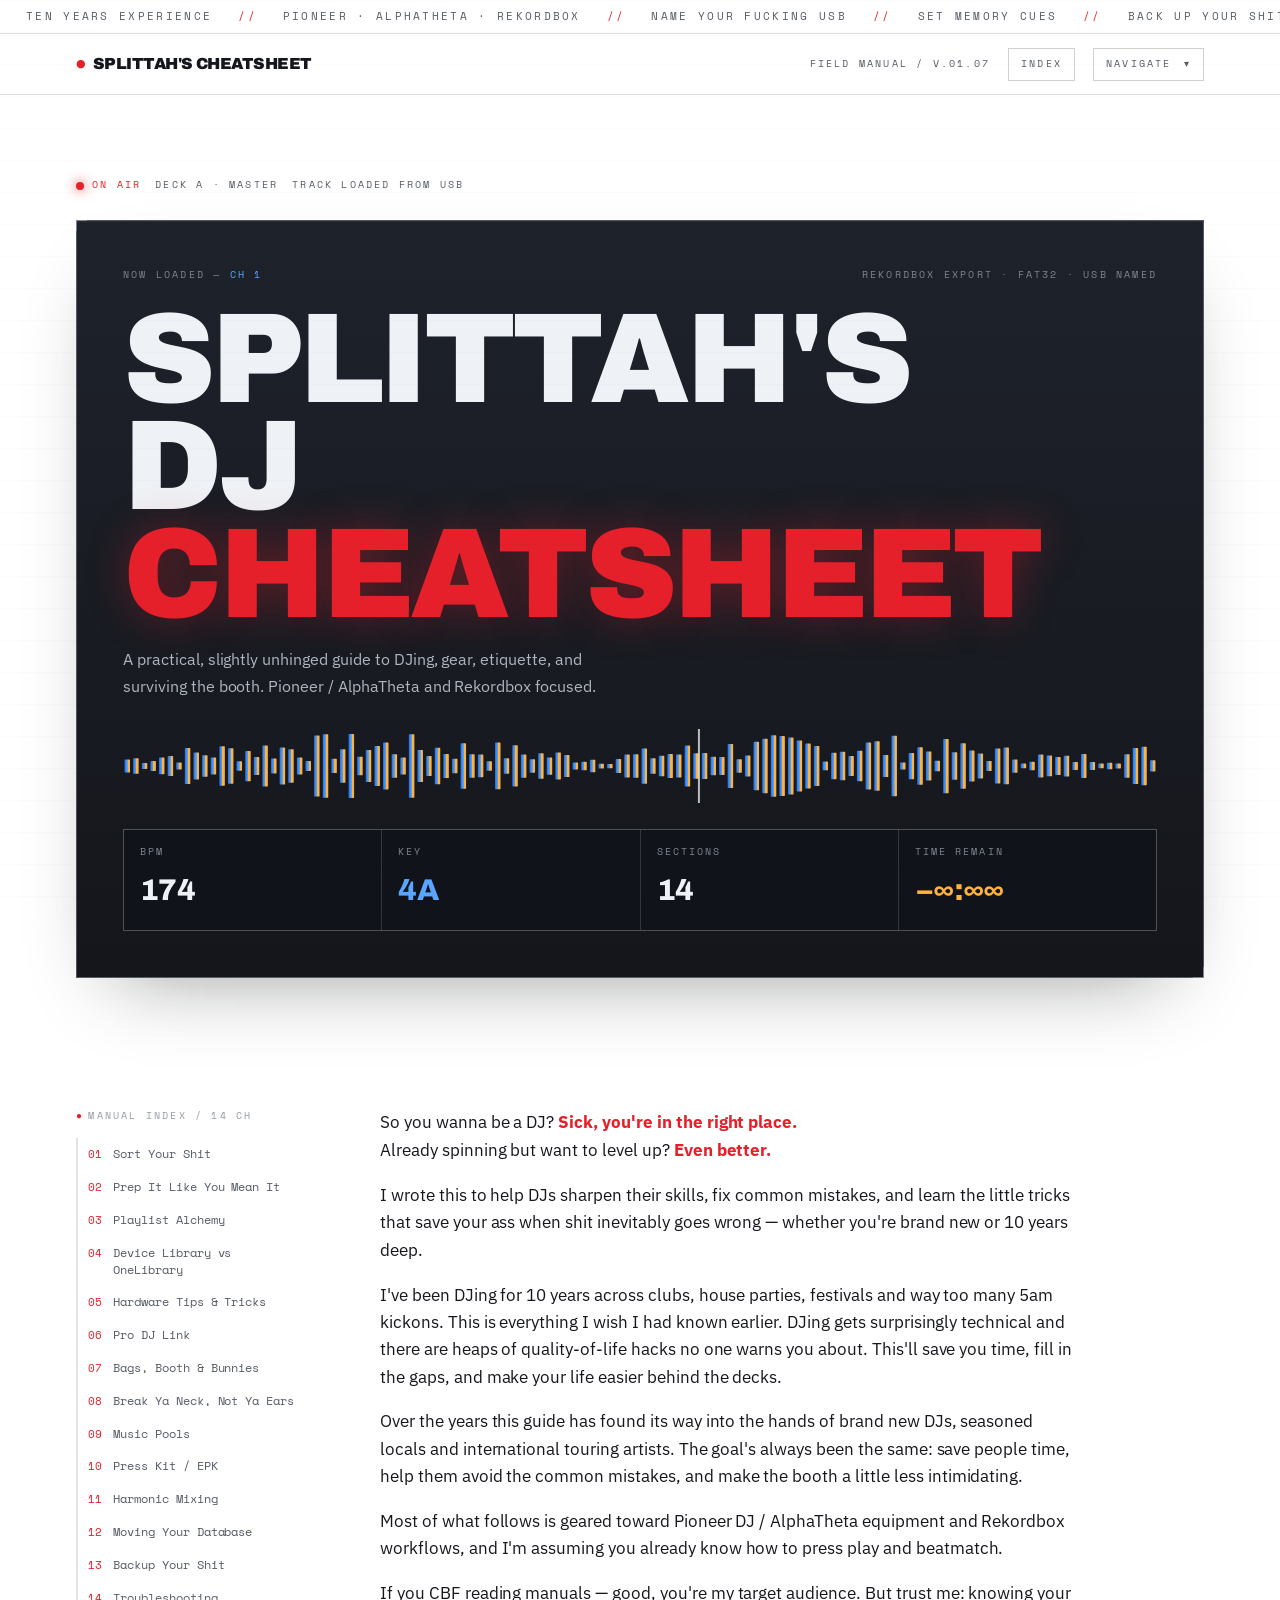
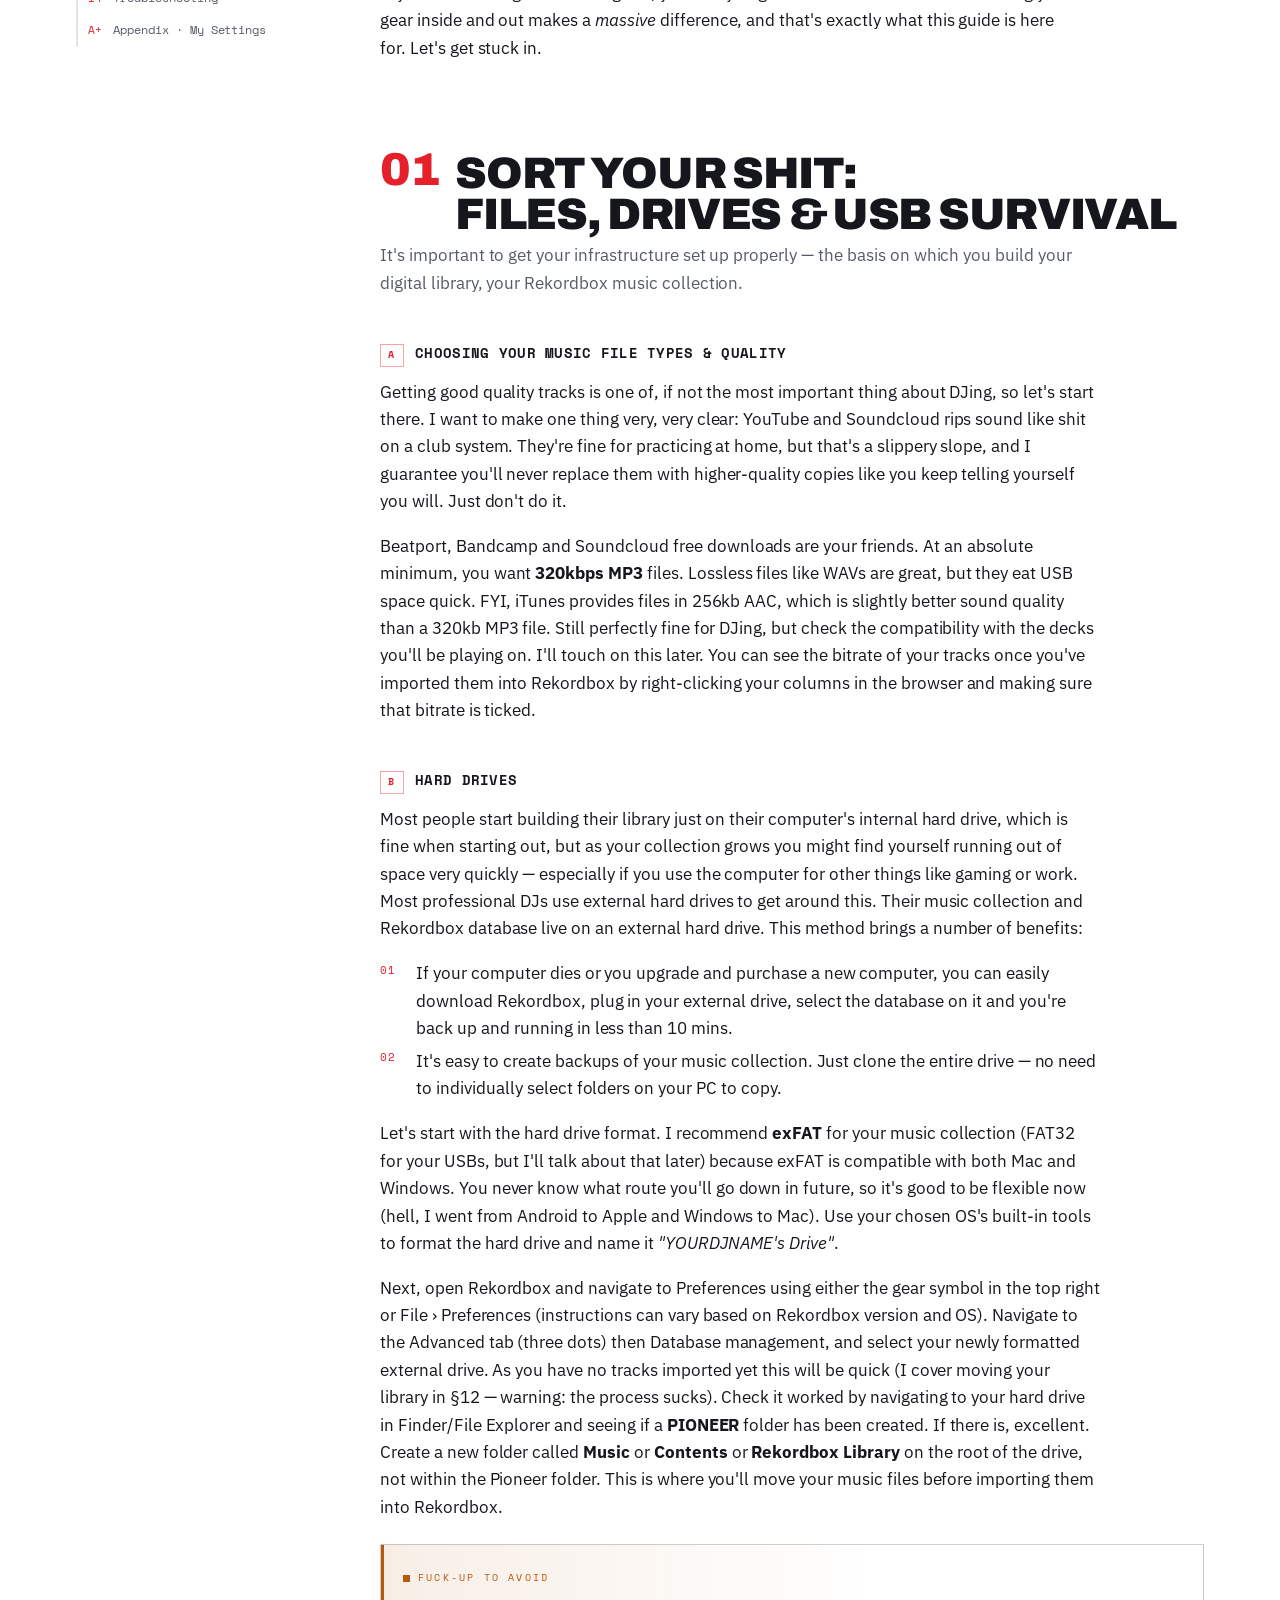
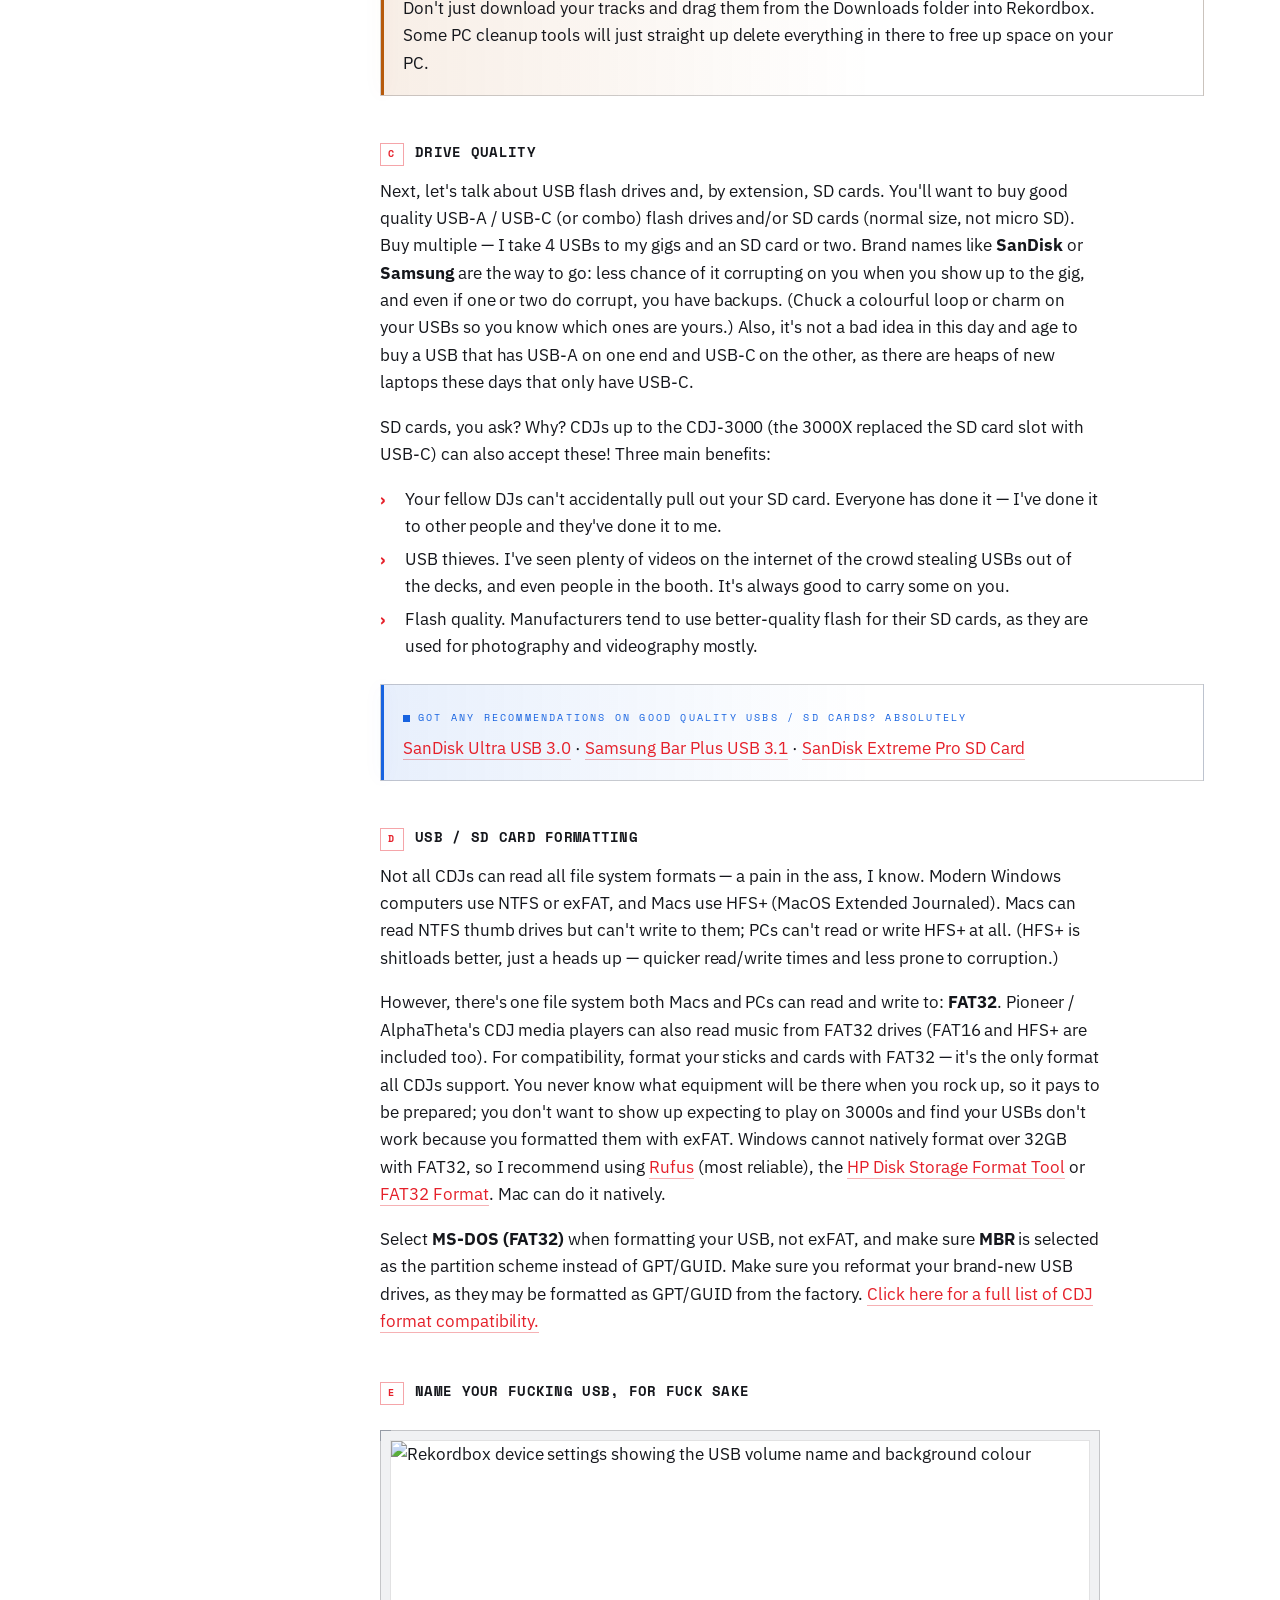
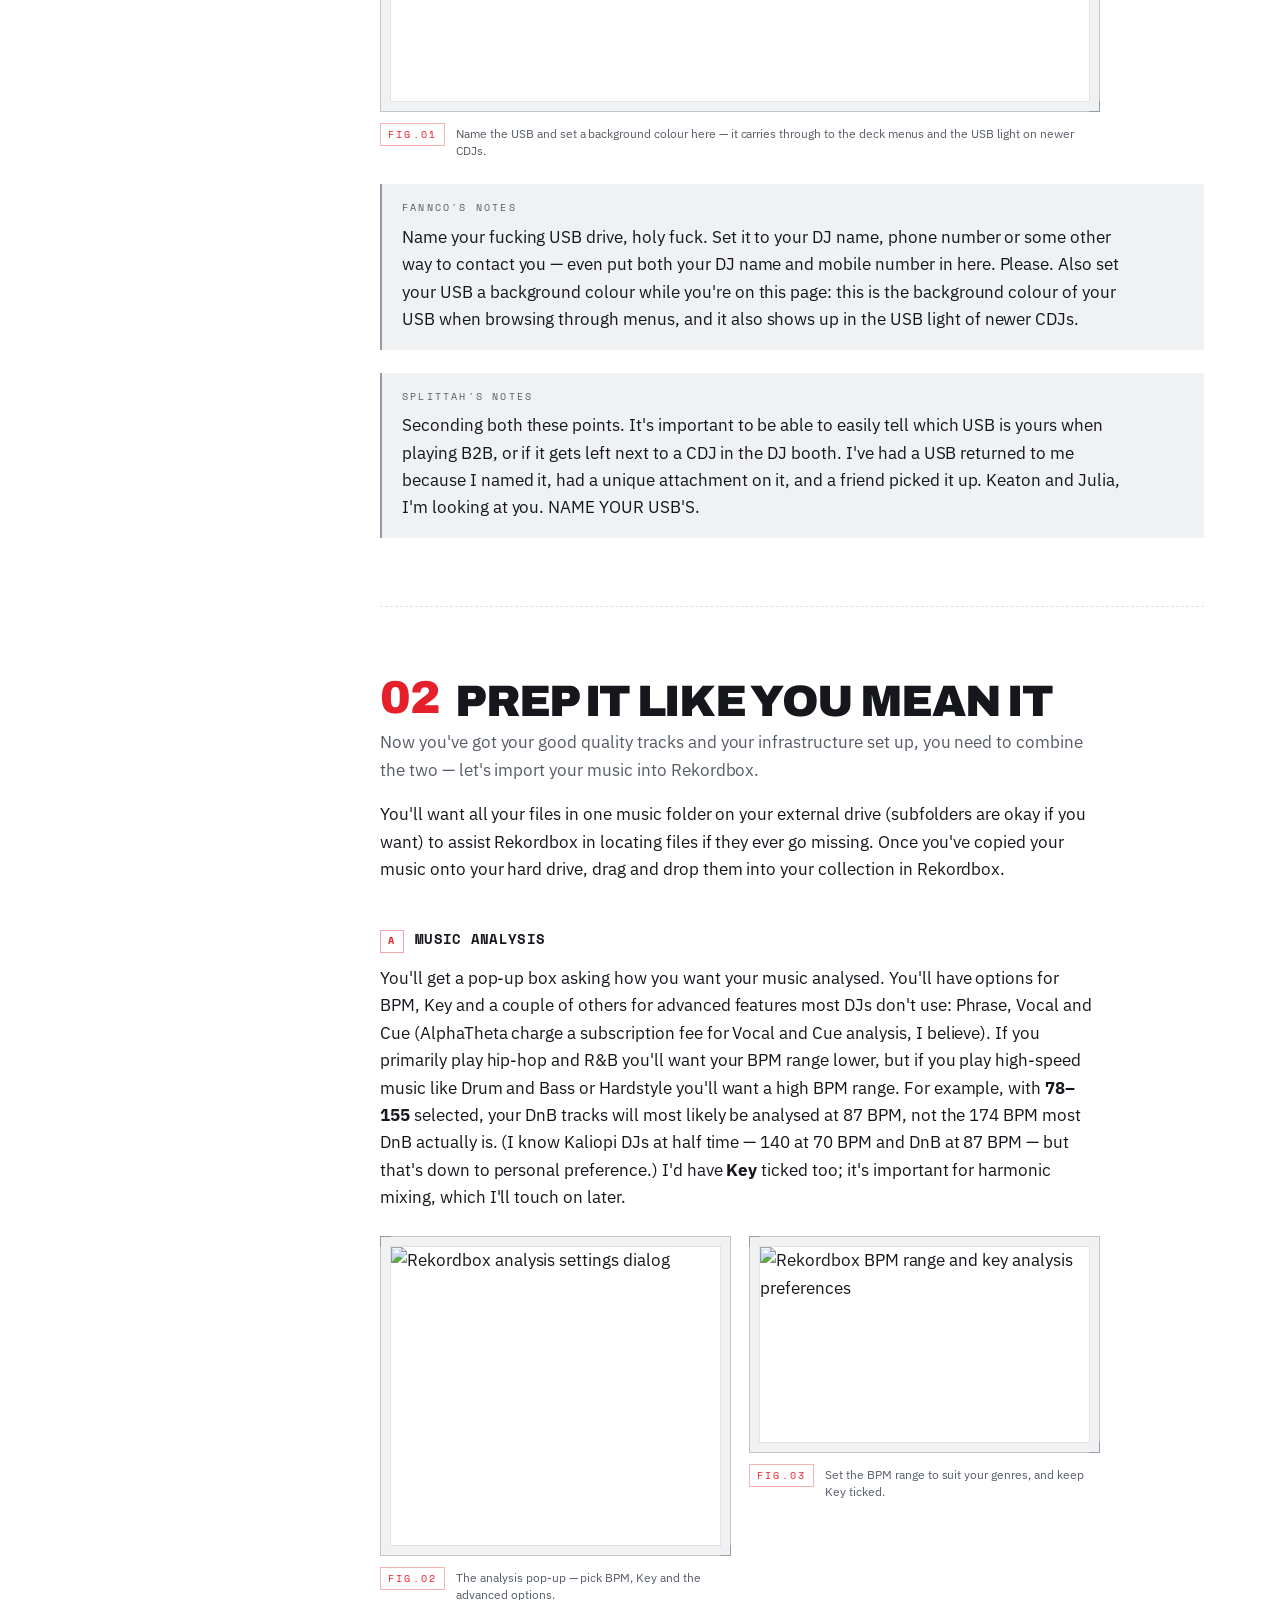
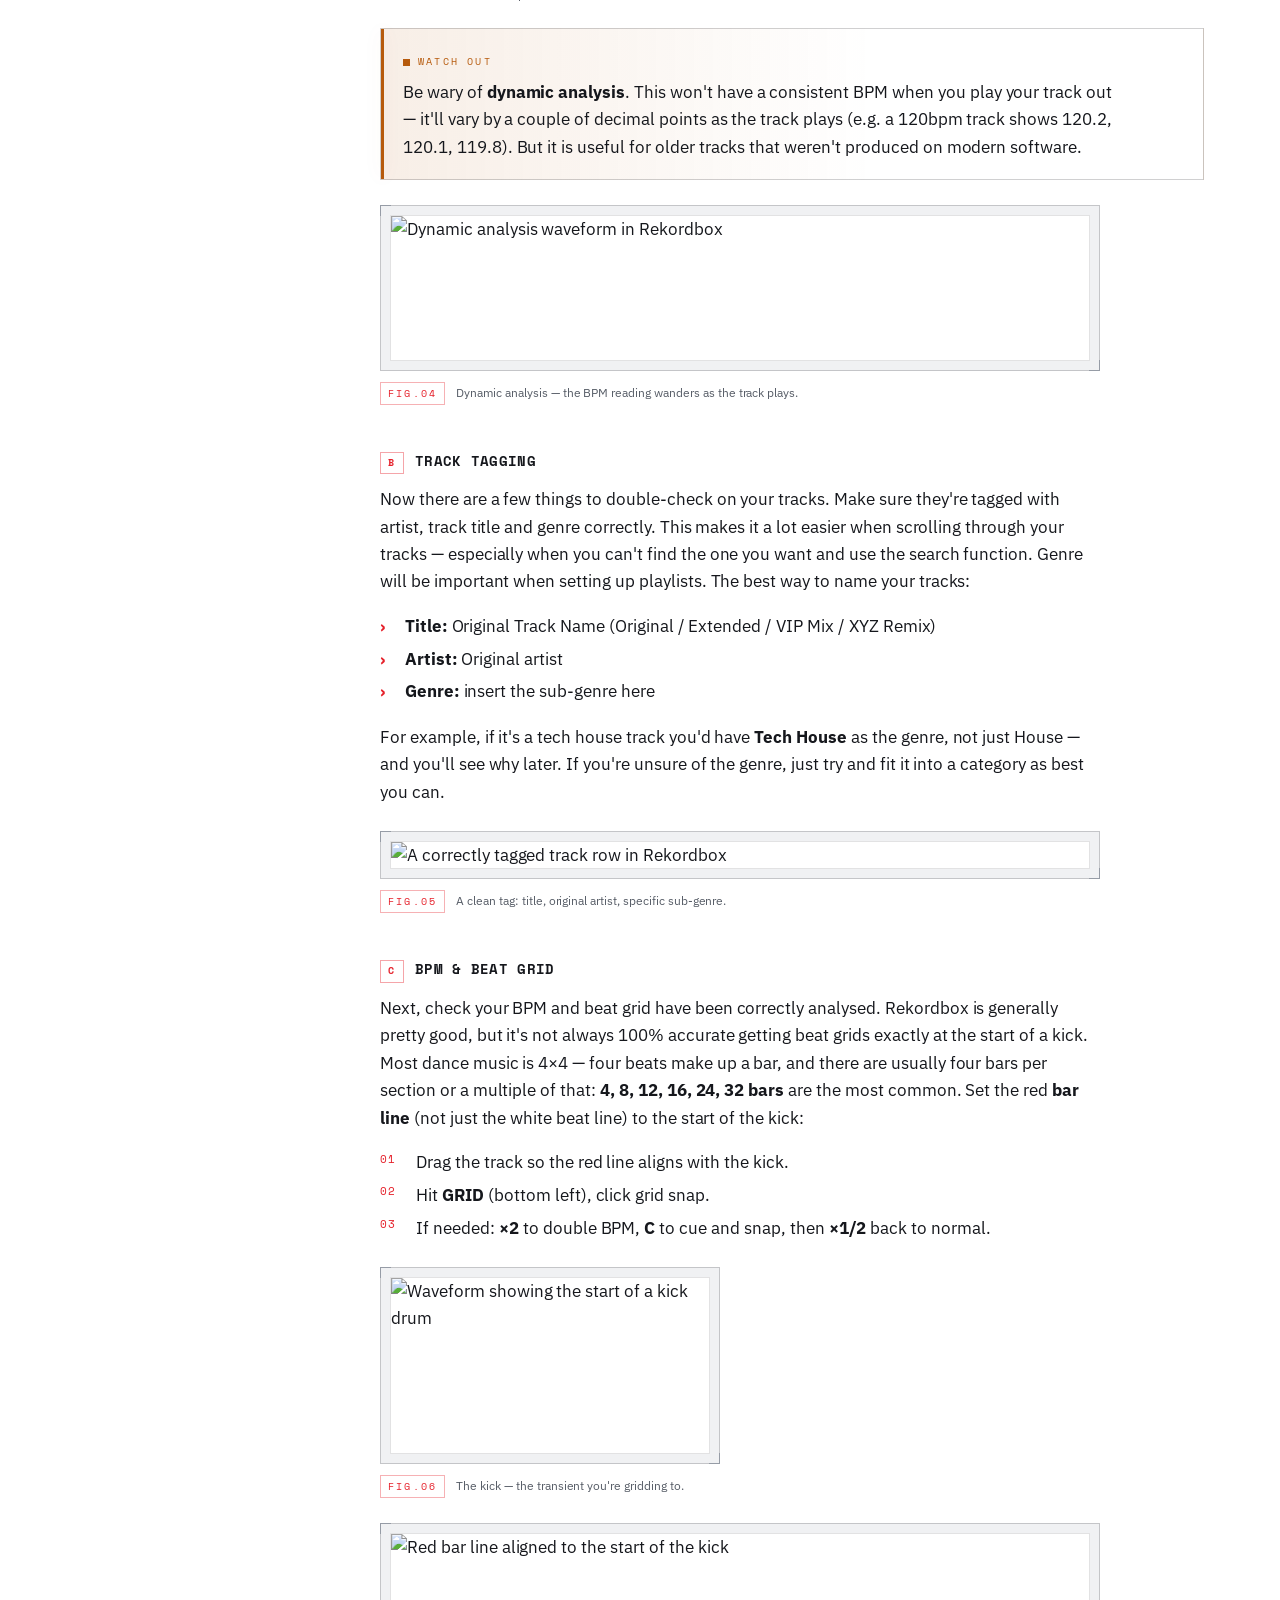
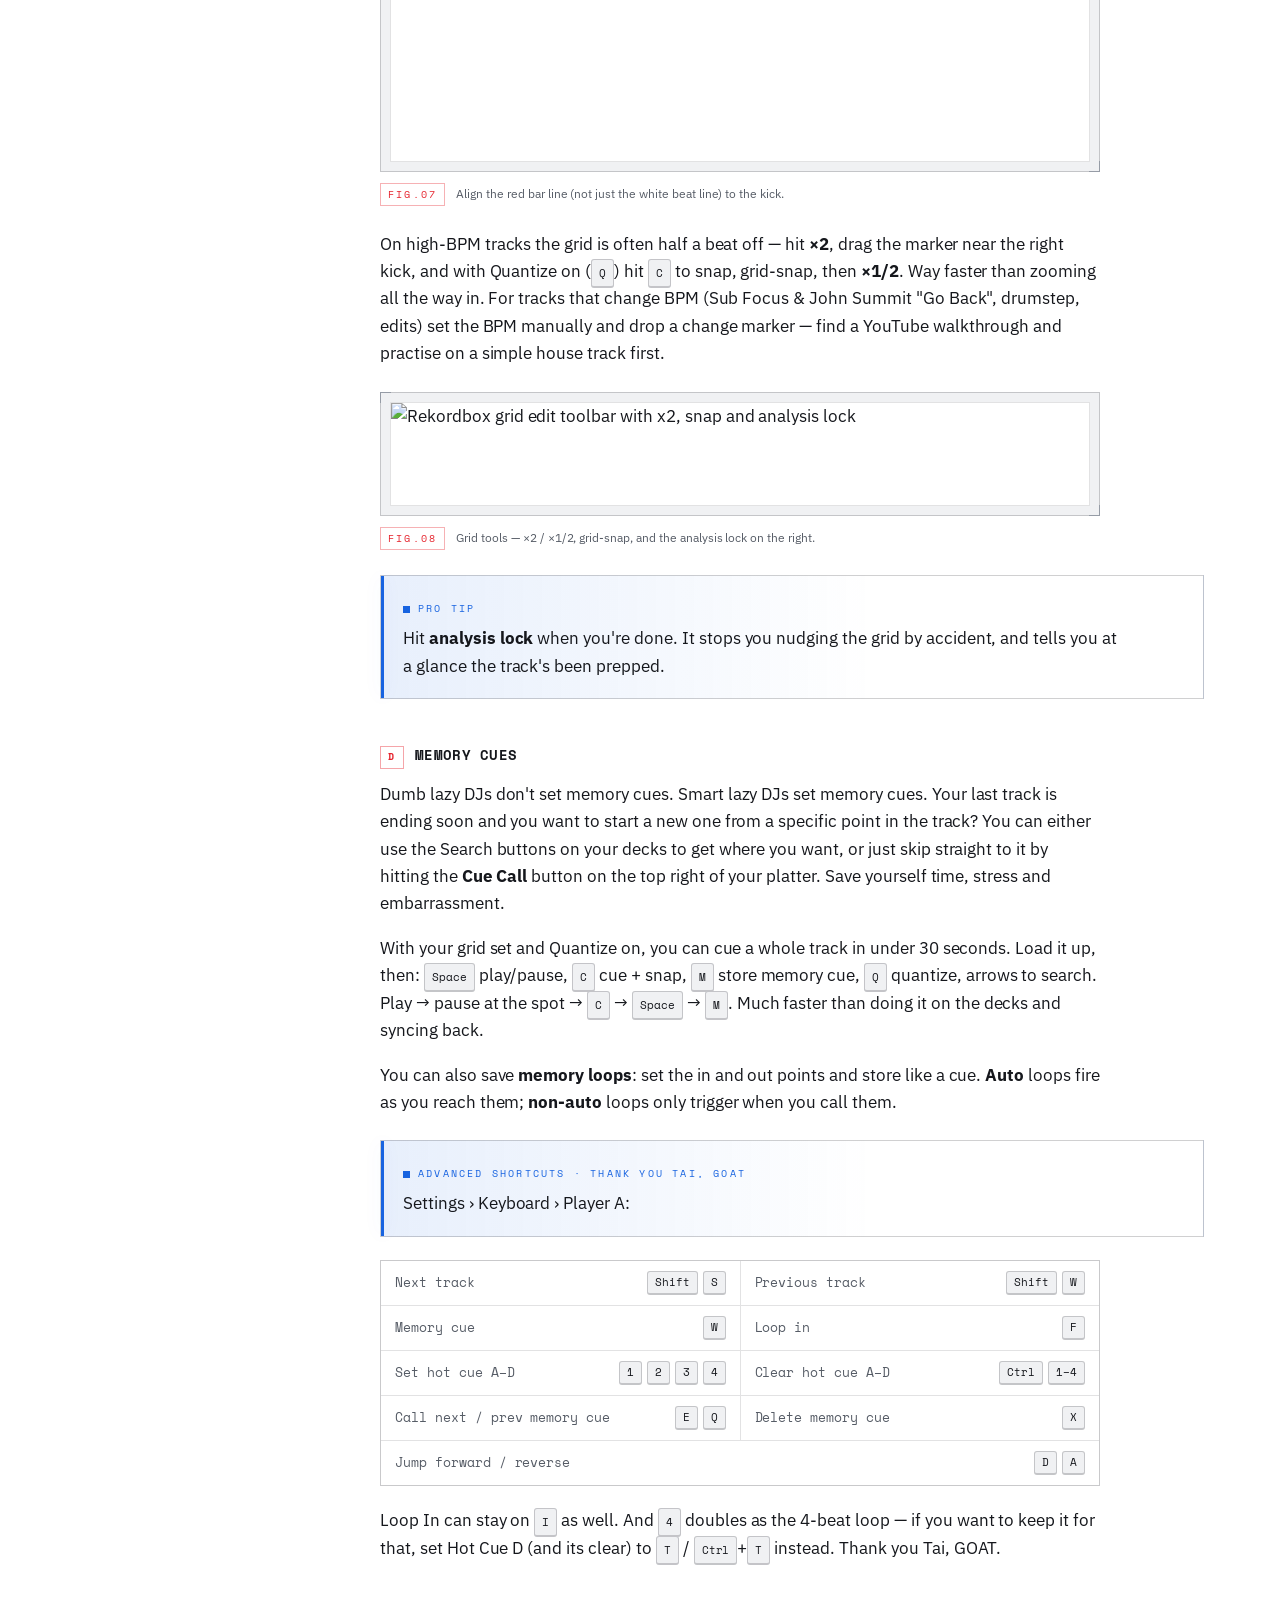
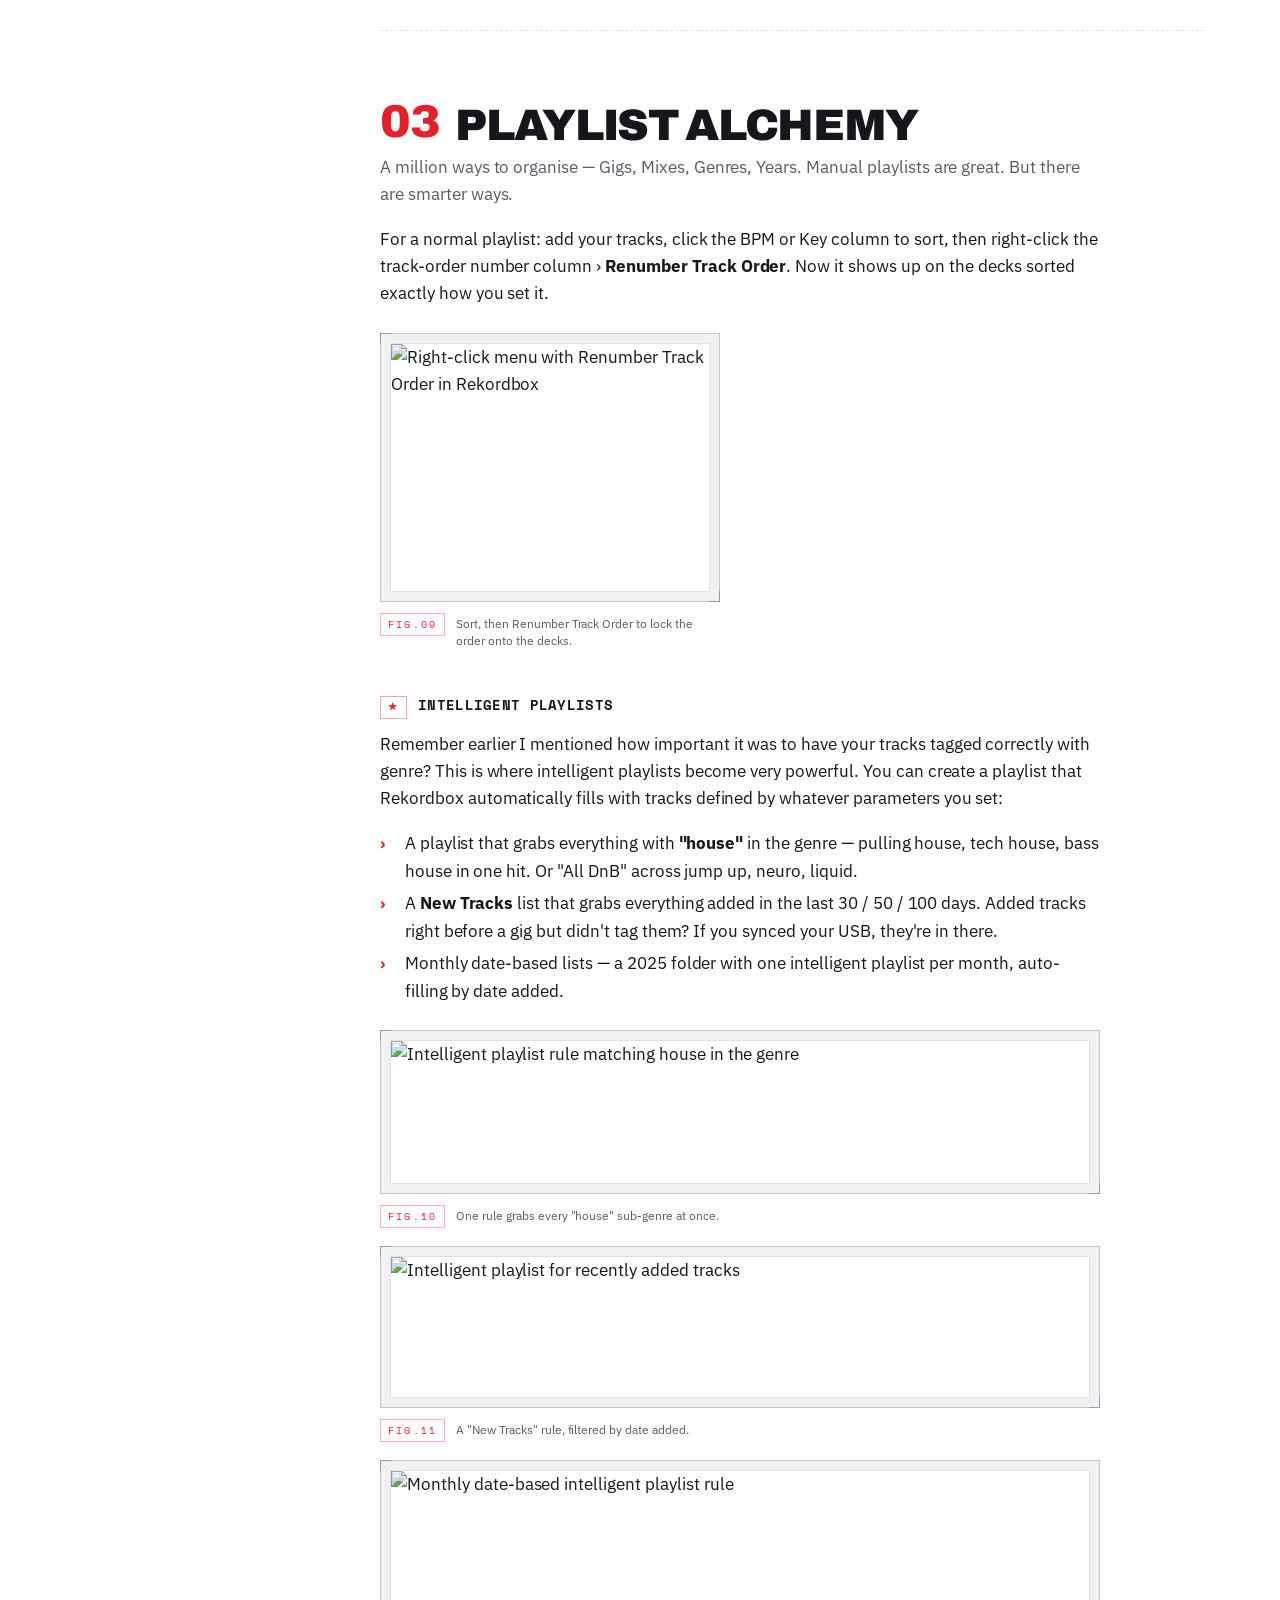
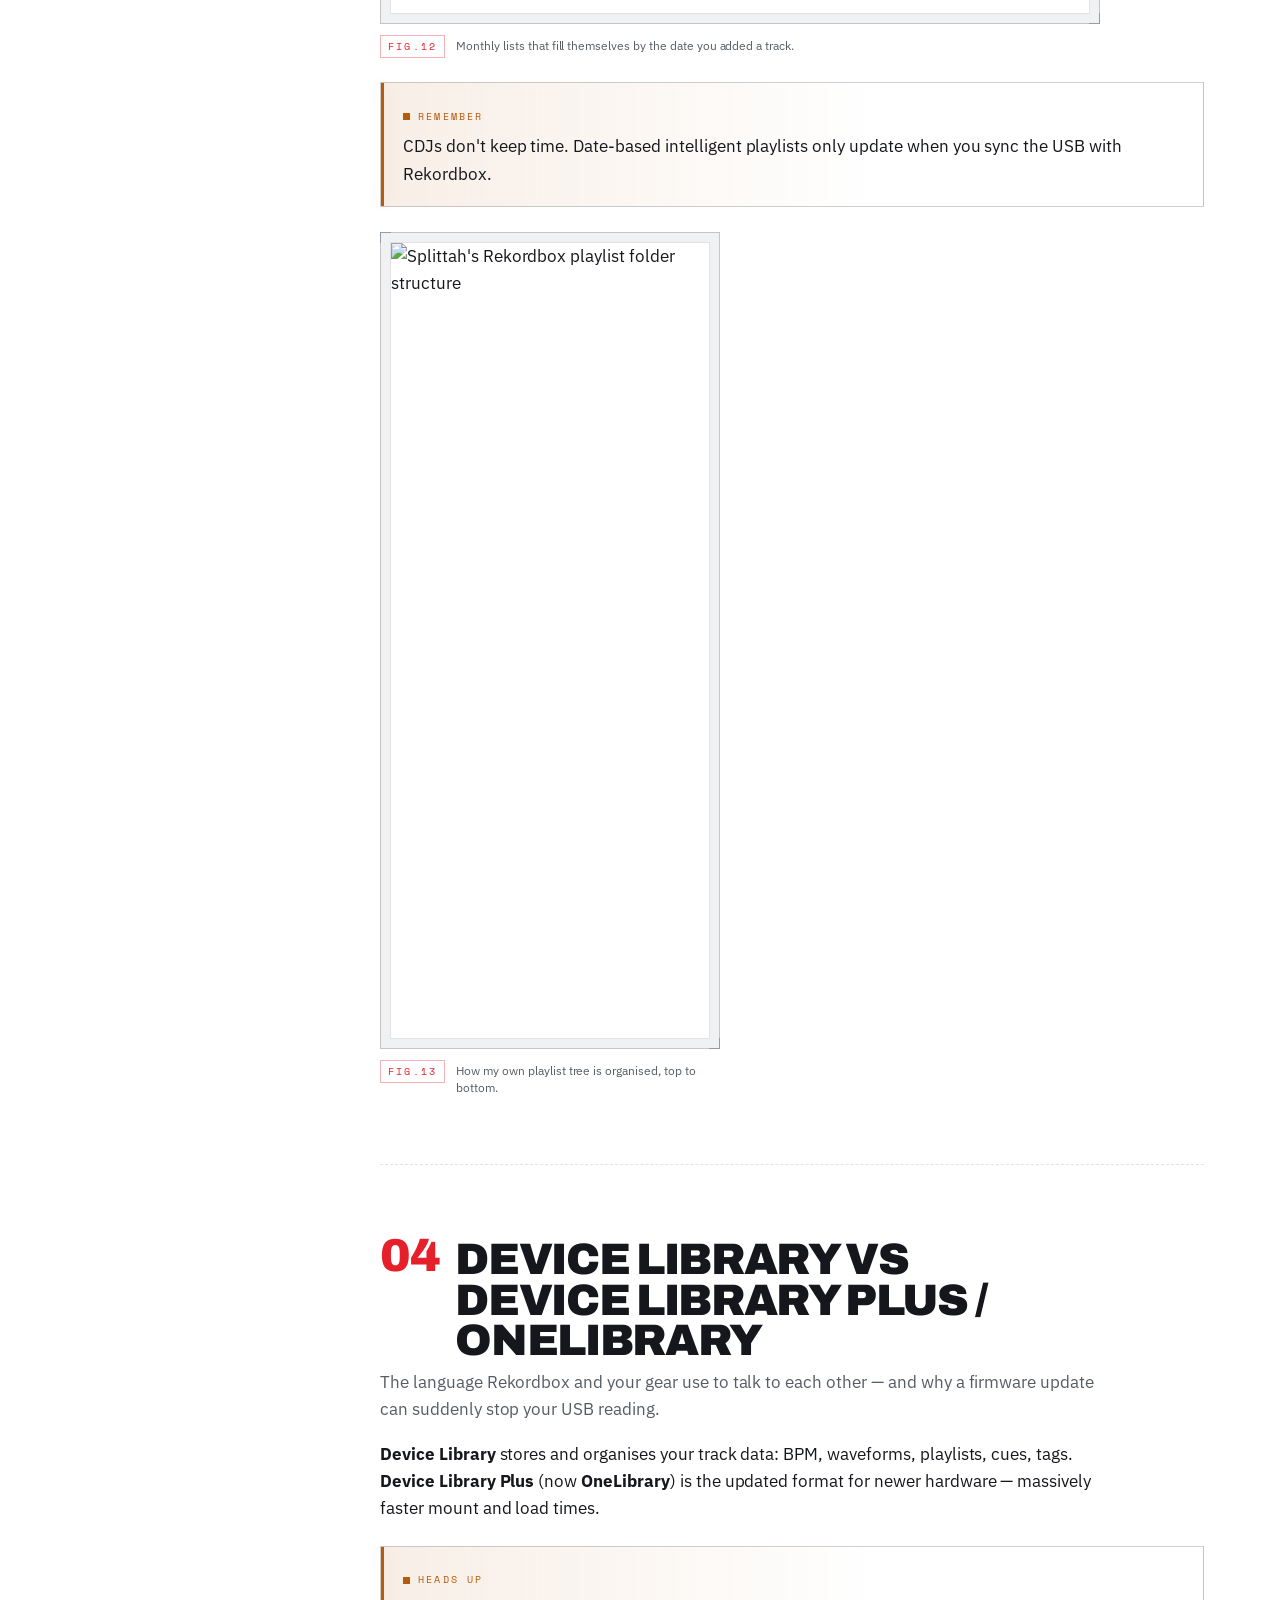
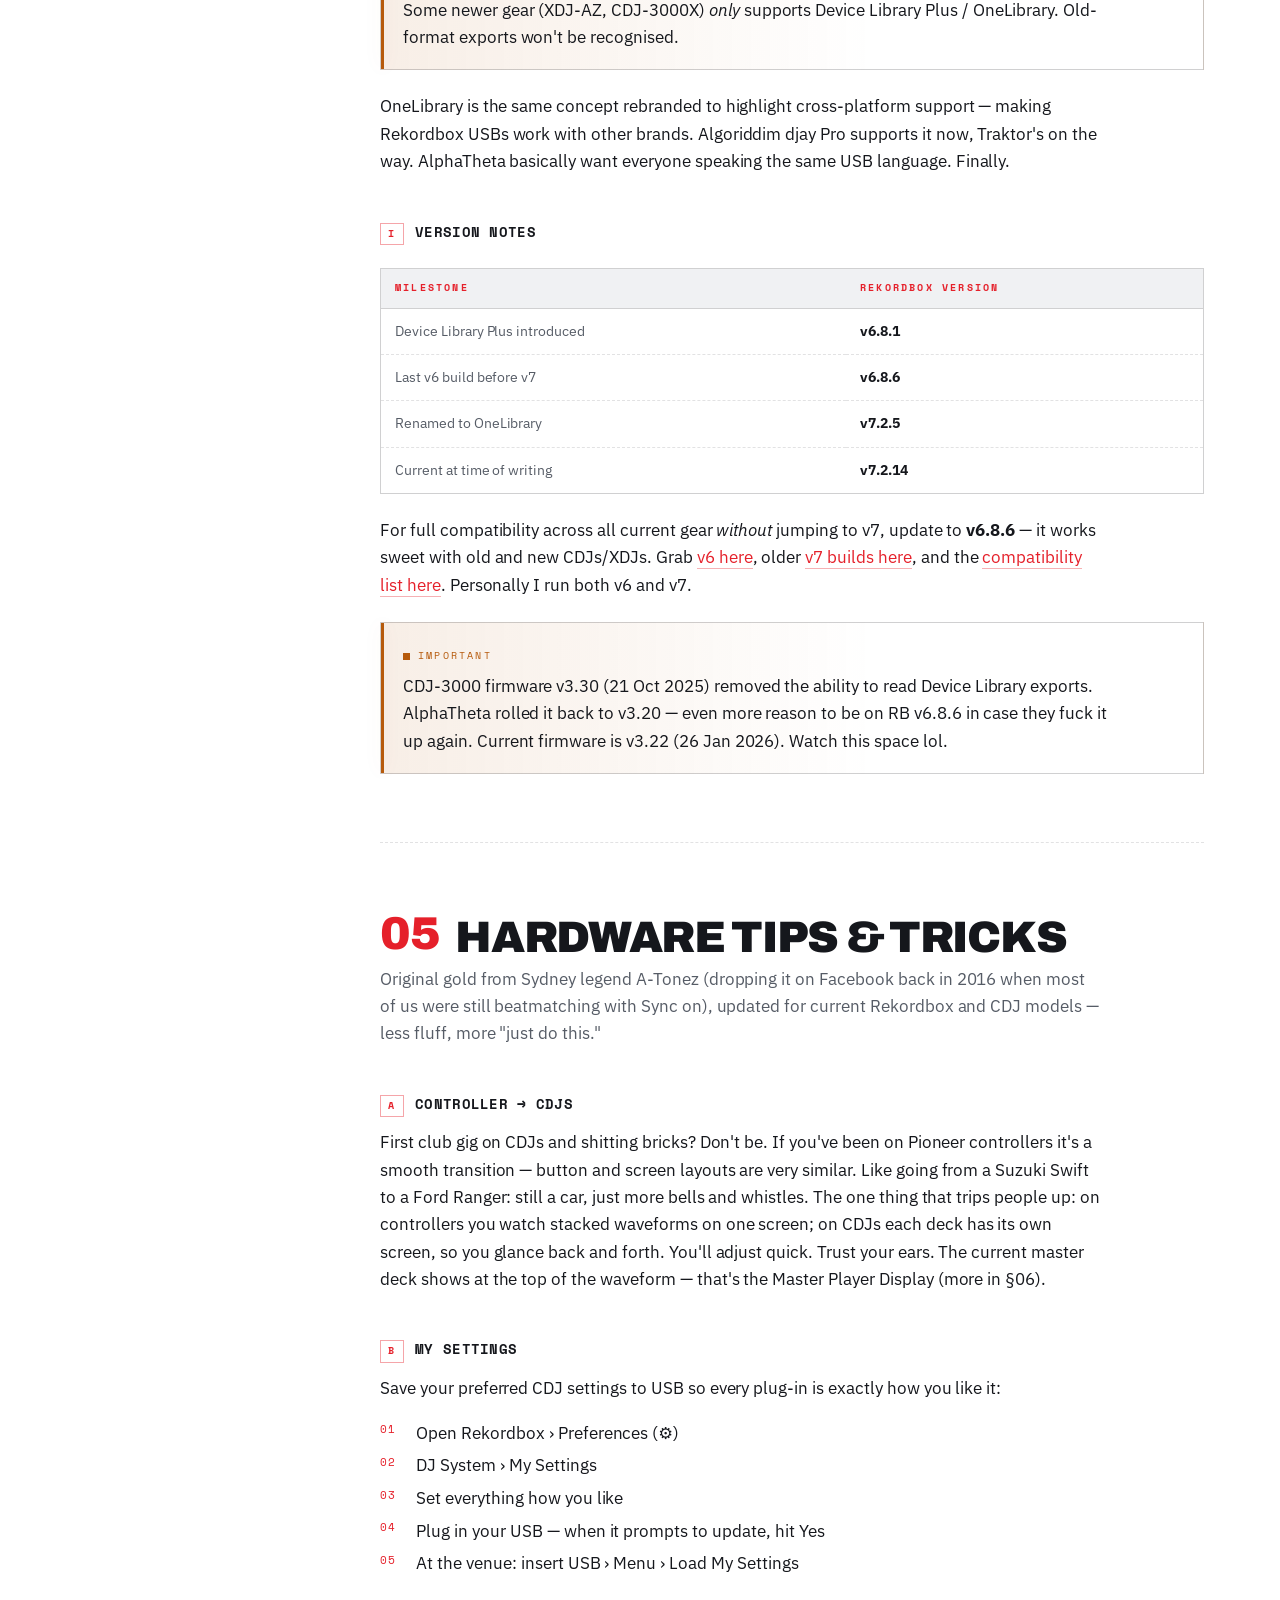
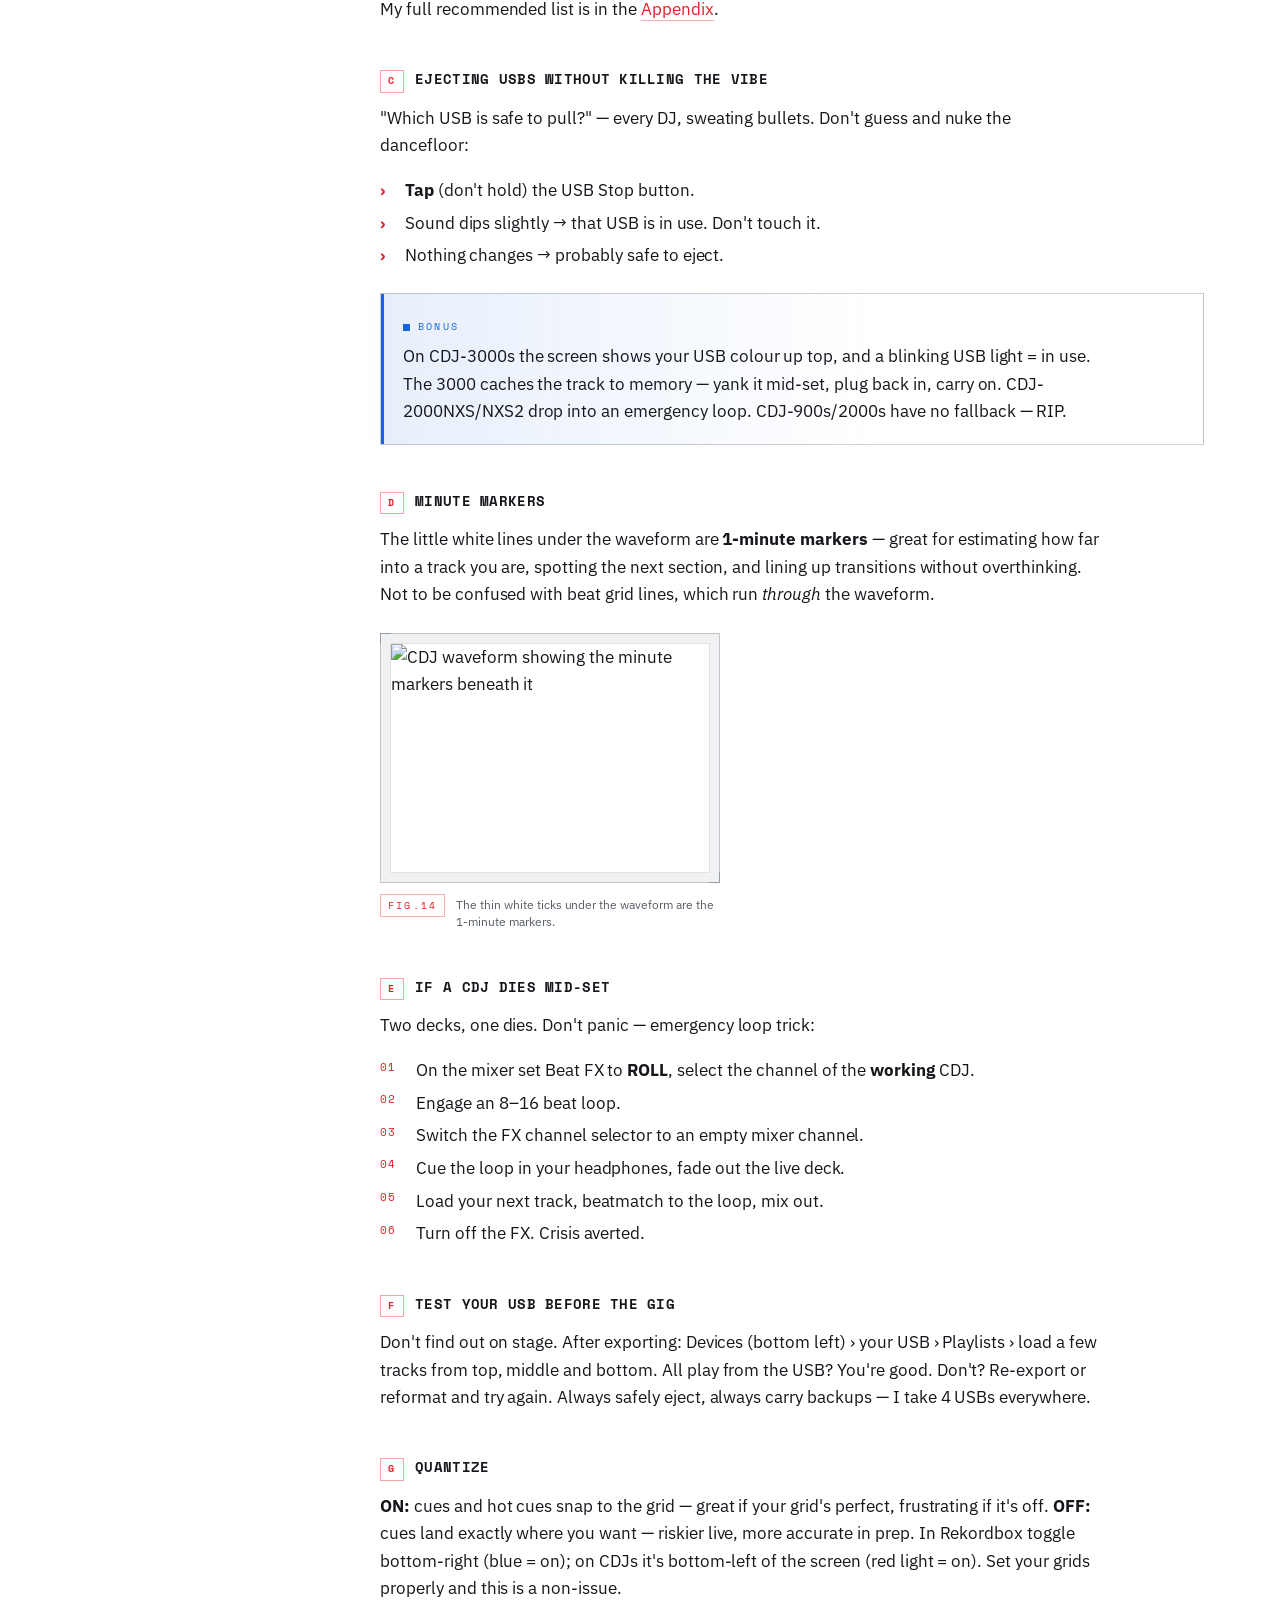
==== djcheatsheet/index.html @ 1f31b2fb "Website Update Press page fixes. Update Site nav across all pages" ====
<!doctype html>
<html lang="en">
<head>
<meta charset="utf-8" />
<meta name="viewport" content="width=device-width, initial-scale=1" />
<title>Splittah's DJ Cheatsheet — a field manual for the booth</title>
<meta name="description" content="A practical, slightly unhinged guide to DJing, gear, etiquette and surviving the booth. Pioneer / AlphaTheta + Rekordbox, ten years deep." />
<meta name="color-scheme" content="light" />
<link rel="canonical" href="https://splittah.com.au/" />

<!-- Open Graph — rich link previews (iMessage, Slack, Discord, WhatsApp, Facebook, LinkedIn) -->
<meta property="og:type" content="website" />
<meta property="og:site_name" content="Splittah's DJ Cheatsheet" />
<meta property="og:url" content="https://splittah.com.au/" />
<meta property="og:title" content="Splittah's DJ Cheatsheet — a field manual for the booth" />
<meta property="og:description" content="A practical, slightly unhinged guide to DJing, gear, etiquette and surviving the booth. Pioneer / AlphaTheta + Rekordbox, ten years deep." />
<meta property="og:image" content="https://splittah.com.au/og.png" />
<meta property="og:image:secure_url" content="https://splittah.com.au/og.png" />
<meta property="og:image:type" content="image/png" />
<meta property="og:image:width" content="1200" />
<meta property="og:image:height" content="630" />
<meta property="og:image:alt" content="Splittah's DJ Cheatsheet — a field manual rendered as a CDJ deck screen" />

<!-- Twitter / X card -->
<meta name="twitter:card" content="summary_large_image" />
<meta name="twitter:title" content="Splittah's DJ Cheatsheet — a field manual for the booth" />
<meta name="twitter:description" content="A practical, slightly unhinged guide to DJing, gear, etiquette and surviving the booth. Pioneer / AlphaTheta + Rekordbox, ten years deep." />
<meta name="twitter:image" content="https://splittah.com.au/og.png" />

<link rel="preconnect" href="https://fonts.googleapis.com" />
<link rel="preconnect" href="https://fonts.gstatic.com" crossorigin />
<link href="https://fonts.googleapis.com/css2?family=Archivo:wght@500;600;800;900&family=IBM+Plex+Sans:ital,wght@0,400;0,500;0,600;0,700;1,400;1,600&family=Space+Mono:ital,wght@0,400;0,700;1,400&display=swap" rel="stylesheet" />

<link rel="stylesheet" href="../css/main.css">
<link rel="stylesheet" href="../css/cheatsheet.css">

</head>
<body>


<!-- marquee -->
<div class="ticker" aria-hidden="true">
  <div class="ticker__track">
    <span>TEN YEARS EXPERIENCE <b>//</b> PIONEER · ALPHATHETA · REKORDBOX <b>//</b> NAME YOUR FUCKING USB <b>//</b> SET MEMORY CUES <b>//</b> BACK UP YOUR SHIT <b>//</b> THE 6 P'S: PROPER PREPARATION PREVENTS PISS POOR PERFORMANCE <b>//</b>&nbsp;</span>
    <span>TEN YEARS EXPERIENCE <b>//</b> PIONEER · ALPHATHETA · REKORDBOX <b>//</b> NAME YOUR FUCKING USB <b>//</b> SET MEMORY CUES <b>//</b> BACK UP YOUR SHIT <b>//</b> THE 6 P'S: PROPER PREPARATION PREVENTS PISS POOR PERFORMANCE <b>//</b>&nbsp;</span>
  </div>
</div>

<!-- nav -->
 <header class="nav">
  <div class="wrap nav__row">
    <div class="nav__mark"><span class="pulse">●</span> SPLITTAH'S CHEATSHEET</div>
    <div class="nav__meta">
      <span class="stamp">FIELD MANUAL / V.01.07</span>
      <a class="nav__top" href="#index">Index</a>
      <nav class="site-nav" aria-label="Site navigation">
  <details class="site-nav__menu">
    <summary>Navigate</summary>

    <ul class="site-nav__list">
            <li><a href="/"><span class="site-nav__n">01</span> Home</a></li>
            <li><a href="/#join"><span class="site-nav__n">↳</span> Join</a></li>
            <li><a href="/#music"><span class="site-nav__n">↳</span> Music</a></li>
            <li><a href="/#tour"><span class="site-nav__n">↳</span> Tour</a></li>
            <li><a href="/#about"><span class="site-nav__n">↳</span> About</a></li>
            <li><a href="/#contact"><span class="site-nav__n">↳</span> Contact</a></li>
            <li><a class="is-active" href="/djcheatsheet/"><span class="site-nav__n">02</span> DJ Cheatsheet</a></li>
            <li><a href="/press/"><span class="site-nav__n">03</span> Press / EPK</a></li>
          </ul>
  </details>
</nav>
    </div>
  </div>
</header>

<!-- HERO -->
<section class="hero">
  <div class="wrap">
    <div class="hero__eyebrow">
      <span class="dot-live">ON AIR</span>
      <span class="stamp">DECK A · MASTER</span>
      <span class="stamp">TRACK LOADED FROM USB</span>
    </div>

    <div class="deck corners">
      <div class="deck__loadrow">
        <span class="stamp">NOW LOADED — <span class="deck__chan">CH 1</span></span>
        <span class="stamp">REKORDBOX EXPORT · FAT32 · USB NAMED</span>
      </div>

      <h1>SPLITTAH'S<br>DJ <em>CHEATSHEET</em></h1>
      <p class="hero__sub">A practical, slightly unhinged guide to DJing, gear, etiquette, and surviving the booth. Pioneer / AlphaTheta and Rekordbox focused.</p>

      <!-- waveform -->
      <svg class="wave" viewBox="0 0 1000 80" preserveAspectRatio="none" role="img" aria-label="Decorative track waveform">
        <defs>
          <linearGradient id="wv" x1="0" y1="0" x2="1" y2="0">
            <stop offset="0" stop-color="#2E6FD0"/><stop offset=".55" stop-color="#5AA6FF"/>
            <stop offset=".56" stop-color="#FFB23E"/><stop offset="1" stop-color="#FFB23E"/>
          </linearGradient>
        </defs>
        <g id="bars" fill="url(#wv)"></g>
        <rect x="556" y="0" width="2" height="80" fill="#E9F1EC" opacity=".75"/>
      </svg>

      <!-- readout -->
      <div class="readout">
        <div class="readout__cell"><div class="readout__k">BPM</div><div class="readout__v">174</div></div>
        <div class="readout__cell"><div class="readout__k">KEY</div><div class="readout__v is-go">4A</div></div>
        <div class="readout__cell"><div class="readout__k">SECTIONS</div><div class="readout__v">14</div></div>
        <div class="readout__cell"><div class="readout__k">TIME REMAIN</div><div class="readout__v is-warn">−∞:∞∞</div></div>
      </div>
    </div>
  </div>
</section>

<!-- BODY -->
<div class="wrap shell">

  <!-- manual-index rail -->
  <aside class="manual-index" id="index">
    <nav class="manual-index--desktop" aria-label="Sections">
      <p class="manual-index__title"><span class="pulse">●</span> MANUAL INDEX / 14 CH</p>
      <ul class="manual-index__list" id="manual-indexList">
        <li><a href="#s01"><span class="manual-index__n">01</span> Sort Your Shit</a></li>
        <li><a href="#s02"><span class="manual-index__n">02</span> Prep It Like You Mean It</a></li>
        <li><a href="#s03"><span class="manual-index__n">03</span> Playlist Alchemy</a></li>
        <li><a href="#s04"><span class="manual-index__n">04</span> Device Library vs OneLibrary</a></li>
        <li><a href="#s05"><span class="manual-index__n">05</span> Hardware Tips &amp; Tricks</a></li>
        <li><a href="#s06"><span class="manual-index__n">06</span> Pro DJ Link</a></li>
        <li><a href="#s07"><span class="manual-index__n">07</span> Bags, Booth &amp; Bunnies</a></li>
        <li><a href="#s08"><span class="manual-index__n">08</span> Break Ya Neck, Not Ya Ears</a></li>
        <li><a href="#s09"><span class="manual-index__n">09</span> Music Pools</a></li>
        <li><a href="#s10"><span class="manual-index__n">10</span> Press Kit / EPK</a></li>
        <li><a href="#s11"><span class="manual-index__n">11</span> Harmonic Mixing</a></li>
        <li><a href="#s12"><span class="manual-index__n">12</span> Moving Your Database</a></li>
        <li><a href="#s13"><span class="manual-index__n">13</span> Backup Your Shit</a></li>
        <li><a href="#s14"><span class="manual-index__n">14</span> Troubleshooting</a></li>
        <li><a href="#appendix"><span class="manual-index__n">A+</span> Appendix · My Settings</a></li>
      </ul>
    </nav>

    <details class="manual-index--mobile">
      <summary>MANUAL INDEX · 14 sections <span aria-hidden="true">▾</span></summary>
      <ul class="manual-index__list">
        <li><a href="#s01"><span class="manual-index__n">01</span> Sort Your Shit</a></li>
        <li><a href="#s02"><span class="manual-index__n">02</span> Prep It Like You Mean It</a></li>
        <li><a href="#s03"><span class="manual-index__n">03</span> Playlist Alchemy</a></li>
        <li><a href="#s04"><span class="manual-index__n">04</span> Device Library vs OneLibrary</a></li>
        <li><a href="#s05"><span class="manual-index__n">05</span> Hardware Tips &amp; Tricks</a></li>
        <li><a href="#s06"><span class="manual-index__n">06</span> Pro DJ Link</a></li>
        <li><a href="#s07"><span class="manual-index__n">07</span> Bags, Booth &amp; Bunnies</a></li>
        <li><a href="#s08"><span class="manual-index__n">08</span> Break Ya Neck, Not Ya Ears</a></li>
        <li><a href="#s09"><span class="manual-index__n">09</span> Music Pools</a></li>
        <li><a href="#s10"><span class="manual-index__n">10</span> Press Kit / EPK</a></li>
        <li><a href="#s11"><span class="manual-index__n">11</span> Harmonic Mixing</a></li>
        <li><a href="#s12"><span class="manual-index__n">12</span> Moving Your Database</a></li>
        <li><a href="#s13"><span class="manual-index__n">13</span> Backup Your Shit</a></li>
        <li><a href="#s14"><span class="manual-index__n">14</span> Troubleshooting</a></li>
        <li><a href="#appendix"><span class="manual-index__n">A+</span> Appendix · My Settings</a></li>
      </ul>
    </details>
  </aside>

  <!-- CONTENT -->
  <main class="content">

    <!-- INTRO -->
    <div class="intro">
      <p>So you wanna be a DJ? <span class="lead">Sick, you're in the right place.</span>
        <br>Already spinning but want to level up? <span class="lead">Even better.</span></p>
      <p>I wrote this to help DJs sharpen their skills, fix common mistakes, and learn the little tricks that save your ass when shit inevitably goes wrong — whether you're brand new or 10 years deep.</p>
      <p>I've been DJing for 10 years across clubs, house parties, festivals and way too many 5am kickons. This is everything I wish I had known earlier. DJing gets surprisingly technical and there are heaps of quality-of-life hacks no one warns you about. This'll save you time, fill in the gaps, and make your life easier behind the decks.</p>
      <p>Over the years this guide has found its way into the hands of brand new DJs, seasoned locals and international touring artists. The goal's always been the same: save people time, help them avoid the common mistakes, and make the booth a little less intimidating.</p>
      <p>Most of what follows is geared toward Pioneer DJ / AlphaTheta equipment and Rekordbox workflows, and I'm assuming you already know how to press play and beatmatch.</p>
      <p>If you CBF reading manuals — good, you're my target audience. But trust me: knowing your gear inside and out makes a <em>massive</em> difference, and that's exactly what this guide is here for. Let's get stuck in.</p>
    </div>

    <!-- 01 -->
    <section class="sec" id="s01">
      <div class="sec__head"><span class="sec__num">01</span><h2 class="sec__h">Sort Your Shit:<br>Files, Drives &amp; USB Survival</h2></div>
      <p class="sec__kicker">It's important to get your infrastructure set up properly — the basis on which you build your digital library, your Rekordbox music collection.</p>

      <div class="sub">
        <div class="sub__h"><span class="sub__tag">A</span> Choosing your music file types &amp; quality</div>
        <p>Getting good quality tracks is one of, if not the most important thing about DJing, so let's start there. I want to make one thing very, very clear: YouTube and Soundcloud rips sound like shit on a club system. They're fine for practicing at home, but that's a slippery slope, and I guarantee you'll never replace them with higher-quality copies like you keep telling yourself you will. Just don't do it.</p>
        <p>Beatport, Bandcamp and Soundcloud free downloads are your friends. At an absolute minimum, you want <strong>320kbps MP3</strong> files. Lossless files like WAVs are great, but they eat USB space quick. FYI, iTunes provides files in 256kb AAC, which is slightly better sound quality than a 320kb MP3 file. Still perfectly fine for DJing, but check the compatibility with the decks you'll be playing on. I'll touch on this later. You can see the bitrate of your tracks once you've imported them into Rekordbox by right-clicking your columns in the browser and making sure that bitrate is ticked.</p>
      </div>

      <div class="sub">
        <div class="sub__h"><span class="sub__tag">B</span> Hard drives</div>
        <p>Most people start building their library just on their computer's internal hard drive, which is fine when starting out, but as your collection grows you might find yourself running out of space very quickly — especially if you use the computer for other things like gaming or work. Most professional DJs use external hard drives to get around this. Their music collection and Rekordbox database live on an external hard drive. This method brings a number of benefits:</p>
        <ol>
          <li>If your computer dies or you upgrade and purchase a new computer, you can easily download Rekordbox, plug in your external drive, select the database on it and you're back up and running in less than 10 mins.</li>
          <li>It's easy to create backups of your music collection. Just clone the entire drive — no need to individually select folders on your PC to copy.</li>
        </ol>
        <p>Let's start with the hard drive format. I recommend <strong>exFAT</strong> for your music collection (FAT32 for your USBs, but I'll talk about that later) because exFAT is compatible with both Mac and Windows. You never know what route you'll go down in future, so it's good to be flexible now (hell, I went from Android to Apple and Windows to Mac). Use your chosen OS's built-in tools to format the hard drive and name it <em>"YOURDJNAME's Drive"</em>.</p>
        <p>Next, open Rekordbox and navigate to Preferences using either the gear symbol in the top right or File › Preferences (instructions can vary based on Rekordbox version and OS). Navigate to the Advanced tab (three dots) then Database management, and select your newly formatted external drive. As you have no tracks imported yet this will be quick (I cover moving your library in §12 — warning: the process sucks). Check it worked by navigating to your hard drive in Finder/File Explorer and seeing if a <strong>PIONEER</strong> folder has been created. If there is, excellent. Create a new folder called <strong>Music</strong> or <strong>Contents</strong> or <strong>Rekordbox Library</strong> on the root of the drive, not within the Pioneer folder. This is where you'll move your music files before importing them into Rekordbox.</p>
        <div class="call call--warn">
          <div class="call__tag">Fuck-up to avoid</div>
          <p>Don't just download your tracks and drag them from the Downloads folder into Rekordbox. Some PC cleanup tools will just straight up delete everything in there to free up space on your PC.</p>
        </div>
      </div>

      <div class="sub">
        <div class="sub__h"><span class="sub__tag">C</span> Drive quality</div>
        <p>Next, let's talk about USB flash drives and, by extension, SD cards. You'll want to buy good quality USB-A / USB-C (or combo) flash drives and/or SD cards (normal size, not micro SD). Buy multiple — I take 4 USBs to my gigs and an SD card or two. Brand names like <strong>SanDisk</strong> or <strong>Samsung</strong> are the way to go: less chance of it corrupting on you when you show up to the gig, and even if one or two do corrupt, you have backups. (Chuck a colourful loop or charm on your USBs so you know which ones are yours.) Also, it's not a bad idea in this day and age to buy a USB that has USB-A on one end and USB-C on the other, as there are heaps of new laptops these days that only have USB-C.</p>
        <p>SD cards, you ask? Why? CDJs up to the CDJ-3000 (the 3000X replaced the SD card slot with USB-C) can also accept these! Three main benefits:</p>
        <ul>
          <li>Your fellow DJs can't accidentally pull out your SD card. Everyone has done it — I've done it to other people and they've done it to me.</li>
          <li>USB thieves. I've seen plenty of videos on the internet of the crowd stealing USBs out of the decks, and even people in the booth. It's always good to carry some on you.</li>
          <li>Flash quality. Manufacturers tend to use better-quality flash for their SD cards, as they are used for photography and videography mostly.</li>
        </ul>
        <div class="call call--go">
          <div class="call__tag">Got any recommendations on good quality USBs / SD cards? Absolutely</div>
          <p><a href="https://www.amazon.com.au/SanDisk-128GB-Ultra-Flash-Drive/dp/B00P8XQPY4/?th=1">SanDisk Ultra USB 3.0</a> · <a href="https://www.amazon.com.au/Samsung-BAR-Plus-128GB-MUF-128BE3/dp/B07BPK3XWW/?th=1">Samsung Bar Plus USB 3.1</a> · <a href="https://www.amazon.com.au/SanDisk-128GB-Extreme-UHS-I-Memory/dp/B09X7FXHVJ">SanDisk Extreme Pro SD Card</a></p>
        </div>
      </div>

      <div class="sub">
        <div class="sub__h"><span class="sub__tag">D</span> USB / SD card formatting</div>
        <p>Not all CDJs can read all file system formats — a pain in the ass, I know. Modern Windows computers use NTFS or exFAT, and Macs use HFS+ (MacOS Extended Journaled). Macs can read NTFS thumb drives but can't write to them; PCs can't read or write HFS+ at all. (HFS+ is shitloads better, just a heads up — quicker read/write times and less prone to corruption.)</p>
        <p>However, there's one file system both Macs and PCs can read and write to: <strong>FAT32</strong>. Pioneer / AlphaTheta's CDJ media players can also read music from FAT32 drives (FAT16 and HFS+ are included too). For compatibility, format your sticks and cards with FAT32 — it's the only format all CDJs support. You never know what equipment will be there when you rock up, so it pays to be prepared; you don't want to show up expecting to play on 3000s and find your USBs don't work because you formatted them with exFAT. Windows cannot natively format over 32GB with FAT32, so I recommend using <a href="https://rufus.ie/">Rufus</a> (most reliable), the <a href="https://hp-usb-disk-storage-format-tool.en.softonic.com/?ex=RAMP-2639.0">HP Disk Storage Format Tool</a> or <a href="https://fat32-format.en.softonic.com/?ex=RAMP-2639.0">FAT32 Format</a>. Mac can do it natively.</p>
        <p>Select <strong>MS-DOS (FAT32)</strong> when formatting your USB, not exFAT, and make sure <strong>MBR</strong> is selected as the partition scheme instead of GPT/GUID. Make sure you reformat your brand-new USB drives, as they may be formatted as GPT/GUID from the factory. <a href="https://cookingtechno.com/cdj-audio-export/">Click here for a full list of CDJ format compatibility.</a></p>
      </div>

      <div class="sub">
        <div class="sub__h"><span class="sub__tag">E</span> Name your fucking USB, for fuck sake</div>
        <figure class="fig">
          <div class="fig__mount corners"><img src="img/image01.png" width="624" height="233" loading="lazy" alt="Rekordbox device settings showing the USB volume name and background colour"></div>
          <figcaption><span class="fig__tag">FIG.01</span><span>Name the USB and set a background colour here — it carries through to the deck menus and the USB light on newer CDJs.</span></figcaption>
        </figure>
        <div class="note">
          <div class="note__who">FANNCO'S NOTES</div>
          <p>Name your fucking USB drive, holy fuck. Set it to your DJ name, phone number or some other way to contact you — even put both your DJ name and mobile number in here. Please. Also set your USB a background colour while you're on this page: this is the background colour of your USB when browsing through menus, and it also shows up in the USB light of newer CDJs.</p>
        </div>
        <div class="note">
          <div class="note__who">SPLITTAH'S NOTES</div>
          <p>Seconding both these points. It's important to be able to easily tell which USB is yours when playing B2B, or if it gets left next to a CDJ in the DJ booth. I've had a USB returned to me because I named it, had a unique attachment on it, and a friend picked it up. Keaton and Julia, I'm looking at you. NAME YOUR USB'S.</p>
        </div>
      </div>
    </section>

    <!-- 02 -->
    <section class="sec" id="s02">
      <div class="sec__head"><span class="sec__num">02</span><h2 class="sec__h">Prep It Like You Mean It</h2></div>
      <p class="sec__kicker">Now you've got your good quality tracks and your infrastructure set up, you need to combine the two — let's import your music into Rekordbox.</p>
      <p>You'll want all your files in one music folder on your external drive (subfolders are okay if you want) to assist Rekordbox in locating files if they ever go missing. Once you've copied your music onto your hard drive, drag and drop them into your collection in Rekordbox.</p>

      <div class="sub">
        <div class="sub__h"><span class="sub__tag">A</span> Music analysis</div>
        <p>You'll get a pop-up box asking how you want your music analysed. You'll have options for BPM, Key and a couple of others for advanced features most DJs don't use: Phrase, Vocal and Cue (AlphaTheta charge a subscription fee for Vocal and Cue analysis, I believe). If you primarily play hip-hop and R&amp;B you'll want your BPM range lower, but if you play high-speed music like Drum and Bass or Hardstyle you'll want a high BPM range. For example, with <strong>78–155</strong> selected, your DnB tracks will most likely be analysed at 87 BPM, not the 174 BPM most DnB actually is. (I know Kaliopi DJs at half time — 140 at 70 BPM and DnB at 87 BPM — but that's down to personal preference.) I'd have <strong>Key</strong> ticked too; it's important for harmonic mixing, which I'll touch on later.</p>
        <div class="fig-row fig-row--2">
          <figure class="fig"><div class="fig__mount corners"><img src="img/image02.png" width="294" height="266" loading="lazy" alt="Rekordbox analysis settings dialog"></div><figcaption><span class="fig__tag">FIG.02</span><span>The analysis pop-up — pick BPM, Key and the advanced options.</span></figcaption></figure>
          <figure class="fig"><div class="fig__mount corners"><img src="img/image03.png" width="618" height="366" loading="lazy" alt="Rekordbox BPM range and key analysis preferences"></div><figcaption><span class="fig__tag">FIG.03</span><span>Set the BPM range to suit your genres, and keep Key ticked.</span></figcaption></figure>
        </div>
        <div class="call call--warn">
          <div class="call__tag">Watch out</div>
          <p>Be wary of <strong>dynamic analysis</strong>. This won't have a consistent BPM when you play your track out — it'll vary by a couple of decimal points as the track plays (e.g. a 120bpm track shows 120.2, 120.1, 119.8). But it is useful for older tracks that weren't produced on modern software.</p>
        </div>
        <figure class="fig"><div class="fig__mount corners"><img src="img/image04.png" width="621" height="128" loading="lazy" alt="Dynamic analysis waveform in Rekordbox"></div><figcaption><span class="fig__tag">FIG.04</span><span>Dynamic analysis — the BPM reading wanders as the track plays.</span></figcaption></figure>
      </div>

      <div class="sub">
        <div class="sub__h"><span class="sub__tag">B</span> Track tagging</div>
        <p>Now there are a few things to double-check on your tracks. Make sure they're tagged with artist, track title and genre correctly. This makes it a lot easier when scrolling through your tracks — especially when you can't find the one you want and use the search function. Genre will be important when setting up playlists. The best way to name your tracks:</p>
        <ul>
          <li><strong>Title:</strong> Original Track Name (Original / Extended / VIP Mix / XYZ Remix)</li>
          <li><strong>Artist:</strong> Original artist</li>
          <li><strong>Genre:</strong> insert the sub-genre here</li>
        </ul>
        <p>For example, if it's a tech house track you'd have <strong>Tech House</strong> as the genre, not just House — and you'll see why later. If you're unsure of the genre, just try and fit it into a category as best you can.</p>
        <figure class="fig"><div class="fig__mount corners"><img src="img/image05.png" width="624" height="24" loading="lazy" alt="A correctly tagged track row in Rekordbox"></div><figcaption><span class="fig__tag">FIG.05</span><span>A clean tag: title, original artist, specific sub-genre.</span></figcaption></figure>
      </div>

      <div class="sub">
        <div class="sub__h"><span class="sub__tag">C</span> BPM &amp; beat grid</div>
        <p>Next, check your BPM and beat grid have been correctly analysed. Rekordbox is generally pretty good, but it's not always 100% accurate getting beat grids exactly at the start of a kick. Most dance music is 4×4 — four beats make up a bar, and there are usually four bars per section or a multiple of that: <strong>4, 8, 12, 16, 24, 32 bars</strong> are the most common. Set the red <strong>bar line</strong> (not just the white beat line) to the start of the kick:</p>
        <ol>
          <li>Drag the track so the red line aligns with the kick.</li>
          <li>Hit <strong>GRID</strong> (bottom left), click grid snap.</li>
          <li>If needed: <strong>×2</strong> to double BPM, <strong>C</strong> to cue and snap, then <strong>×1/2</strong> back to normal.</li>
        </ol>
        <figure class="fig fig--narrow"><div class="fig__mount corners"><img src="img/image06.png" width="254" height="140" loading="lazy" alt="Waveform showing the start of a kick drum"></div><figcaption><span class="fig__tag">FIG.06</span><span>The kick — the transient you're gridding to.</span></figcaption></figure>
        <figure class="fig"><div class="fig__mount corners"><img src="img/image07.png" width="624" height="203" loading="lazy" alt="Red bar line aligned to the start of the kick"></div><figcaption><span class="fig__tag">FIG.07</span><span>Align the red bar line (not just the white beat line) to the kick.</span></figcaption></figure>
        <p>On high-BPM tracks the grid is often half a beat off — hit <strong>×2</strong>, drag the marker near the right kick, and with Quantize on (<kbd>Q</kbd>) hit <kbd>C</kbd> to snap, grid-snap, then <strong>×1/2</strong>. Way faster than zooming all the way in. For tracks that change BPM (Sub Focus &amp; John Summit "Go Back", drumstep, edits) set the BPM manually and drop a change marker — find a YouTube walkthrough and practise on a simple house track first.</p>
        <figure class="fig"><div class="fig__mount corners"><img src="img/image08.png" width="624" height="91" loading="lazy" alt="Rekordbox grid edit toolbar with x2, snap and analysis lock"></div><figcaption><span class="fig__tag">FIG.08</span><span>Grid tools — ×2 / ×1/2, grid-snap, and the analysis lock on the right.</span></figcaption></figure>
        <div class="call call--go">
          <div class="call__tag">Pro tip</div>
          <p>Hit <strong>analysis lock</strong> when you're done. It stops you nudging the grid by accident, and tells you at a glance the track's been prepped.</p>
        </div>
      </div>

      <div class="sub">
        <div class="sub__h"><span class="sub__tag">D</span> Memory cues</div>
        <p>Dumb lazy DJs don't set memory cues. Smart lazy DJs set memory cues. Your last track is ending soon and you want to start a new one from a specific point in the track? You can either use the Search buttons on your decks to get where you want, or just skip straight to it by hitting the <strong>Cue Call</strong> button on the top right of your platter. Save yourself time, stress and embarrassment.</p>
        <p>With your grid set and Quantize on, you can cue a whole track in under 30 seconds. Load it up, then: <kbd>Space</kbd> play/pause, <kbd>C</kbd> cue + snap, <kbd>M</kbd> store memory cue, <kbd>Q</kbd> quantize, arrows to search. Play → pause at the spot → <kbd>C</kbd> → <kbd>Space</kbd> → <kbd>M</kbd>. Much faster than doing it on the decks and syncing back.</p>
        <p>You can also save <strong>memory loops</strong>: set the in and out points and store like a cue. <strong>Auto</strong> loops fire as you reach them; <strong>non-auto</strong> loops only trigger when you call them.</p>
        <div class="call call--go">
          <div class="call__tag">Advanced shortcuts · thank you Tai, GOAT</div>
          <p>Settings › Keyboard › Player A:</p>
        </div>
        <div class="kbd-grid">
          <div class="kbd-row"><span>Next track</span><span class="keys"><kbd>Shift</kbd><kbd>S</kbd></span></div>
          <div class="kbd-row"><span>Previous track</span><span class="keys"><kbd>Shift</kbd><kbd>W</kbd></span></div>
          <div class="kbd-row"><span>Memory cue</span><span class="keys"><kbd>W</kbd></span></div>
          <div class="kbd-row"><span>Loop in</span><span class="keys"><kbd>F</kbd></span></div>
          <div class="kbd-row"><span>Set hot cue A–D</span><span class="keys"><kbd>1</kbd><kbd>2</kbd><kbd>3</kbd><kbd>4</kbd></span></div>
          <div class="kbd-row"><span>Clear hot cue A–D</span><span class="keys"><kbd>Ctrl</kbd><kbd>1–4</kbd></span></div>
          <div class="kbd-row"><span>Call next / prev memory cue</span><span class="keys"><kbd>E</kbd><kbd>Q</kbd></span></div>
          <div class="kbd-row"><span>Delete memory cue</span><span class="keys"><kbd>X</kbd></span></div>
          <div class="kbd-row"><span>Jump forward / reverse</span><span class="keys"><kbd>D</kbd><kbd>A</kbd></span></div>
        </div>
        <p>Loop In can stay on <kbd>I</kbd> as well. And <kbd>4</kbd> doubles as the 4-beat loop — if you want to keep it for that, set Hot Cue D (and its clear) to <kbd>T</kbd> / <kbd>Ctrl</kbd>+<kbd>T</kbd> instead. Thank you Tai, GOAT.</p>
      </div>
    </section>

    <!-- 03 -->
    <section class="sec" id="s03">
      <div class="sec__head"><span class="sec__num">03</span><h2 class="sec__h">Playlist Alchemy</h2></div>
      <p class="sec__kicker">A million ways to organise — Gigs, Mixes, Genres, Years. Manual playlists are great. But there are smarter ways.</p>
      <p>For a normal playlist: add your tracks, click the BPM or Key column to sort, then right-click the track-order number column › <strong>Renumber Track Order</strong>. Now it shows up on the decks sorted exactly how you set it.</p>
      <figure class="fig fig--narrow"><div class="fig__mount corners"><img src="img/image09.png" width="350" height="272" loading="lazy" alt="Right-click menu with Renumber Track Order in Rekordbox"></div><figcaption><span class="fig__tag">FIG.09</span><span>Sort, then Renumber Track Order to lock the order onto the decks.</span></figcaption></figure>

      <div class="sub">
        <div class="sub__h"><span class="sub__tag">★</span> Intelligent playlists</div>
        <p>Remember earlier I mentioned how important it was to have your tracks tagged correctly with genre? This is where intelligent playlists become very powerful. You can create a playlist that Rekordbox automatically fills with tracks defined by whatever parameters you set:</p>
        <ul>
          <li>A playlist that grabs everything with <strong>"house"</strong> in the genre — pulling house, tech house, bass house in one hit. Or "All DnB" across jump up, neuro, liquid.</li>
          <li>A <strong>New Tracks</strong> list that grabs everything added in the last 30 / 50 / 100 days. Added tracks right before a gig but didn't tag them? If you synced your USB, they're in there.</li>
          <li>Monthly date-based lists — a 2025 folder with one intelligent playlist per month, auto-filling by date added.</li>
        </ul>
        <div class="fig-row">
          <figure class="fig"><div class="fig__mount corners"><img src="img/image10.png" width="624" height="127" loading="lazy" alt="Intelligent playlist rule matching house in the genre"></div><figcaption><span class="fig__tag">FIG.10</span><span>One rule grabs every "house" sub-genre at once.</span></figcaption></figure>
          <figure class="fig"><div class="fig__mount corners"><img src="img/image11.png" width="624" height="125" loading="lazy" alt="Intelligent playlist for recently added tracks"></div><figcaption><span class="fig__tag">FIG.11</span><span>A "New Tracks" rule, filtered by date added.</span></figcaption></figure>
          <figure class="fig"><div class="fig__mount corners"><img src="img/image12.png" width="624" height="127" loading="lazy" alt="Monthly date-based intelligent playlist rule"></div><figcaption><span class="fig__tag">FIG.12</span><span>Monthly lists that fill themselves by the date you added a track.</span></figcaption></figure>
        </div>
        <div class="call call--warn">
          <div class="call__tag">Remember</div>
          <p>CDJs don't keep time. Date-based intelligent playlists only update when you sync the USB with Rekordbox.</p>
        </div>
        <figure class="fig fig--narrow"><div class="fig__mount corners"><img src="img/image13.png" width="252" height="630" loading="lazy" alt="Splittah's Rekordbox playlist folder structure"></div><figcaption><span class="fig__tag">FIG.13</span><span>How my own playlist tree is organised, top to bottom.</span></figcaption></figure>
      </div>
    </section>

    <!-- 04 -->
    <section class="sec" id="s04">
      <div class="sec__head"><span class="sec__num">04</span><h2 class="sec__h">Device Library vs<br>Device Library Plus / OneLibrary</h2></div>
      <p class="sec__kicker">The language Rekordbox and your gear use to talk to each other — and why a firmware update can suddenly stop your USB reading.</p>
      <p><strong>Device Library</strong> stores and organises your track data: BPM, waveforms, playlists, cues, tags. <strong>Device Library Plus</strong> (now <strong>OneLibrary</strong>) is the updated format for newer hardware — massively faster mount and load times.</p>
      <div class="call call--warn">
        <div class="call__tag">Heads up</div>
        <p>Some newer gear (XDJ-AZ, CDJ-3000X) <em>only</em> supports Device Library Plus / OneLibrary. Old-format exports won't be recognised.</p>
      </div>
      <p>OneLibrary is the same concept rebranded to highlight cross-platform support — making Rekordbox USBs work with other brands. Algoriddim djay Pro supports it now, Traktor's on the way. AlphaTheta basically want everyone speaking the same USB language. Finally.</p>

      <div class="sub">
        <div class="sub__h"><span class="sub__tag">i</span> Version notes</div>
        <div class="tbl-wrap"><table>
          <thead><tr><th>Milestone</th><th>Rekordbox version</th></tr></thead>
          <tbody>
            <tr><td>Device Library Plus introduced</td><td><strong>v6.8.1</strong></td></tr>
            <tr><td>Last v6 build before v7</td><td><strong>v6.8.6</strong></td></tr>
            <tr><td>Renamed to OneLibrary</td><td><strong>v7.2.5</strong></td></tr>
            <tr><td>Current at time of writing</td><td><strong>v7.2.14</strong></td></tr>
          </tbody>
        </table></div>
        <p>For full compatibility across all current gear <em>without</em> jumping to v7, update to <strong>v6.8.6</strong> — it works sweet with old and new CDJs/XDJs. Grab <a href="https://support.pioneerdj.com/hc/en-us/articles/8112764645785-I-want-to-use-previous-rekordbox-ver-6">v6 here</a>, older <a href="https://rekordbox.com/en/support/faq/v7/#faq-q700017">v7 builds here</a>, and the <a href="https://rekordbox.com/en/support/usb-export/">compatibility list here</a>. Personally I run both v6 and v7.</p>
        <div class="call call--warn">
          <div class="call__tag">Important</div>
          <p>CDJ-3000 firmware v3.30 (21 Oct 2025) removed the ability to read Device Library exports. AlphaTheta rolled it back to v3.20 — even more reason to be on RB v6.8.6 in case they fuck it up again. Current firmware is v3.22 (26 Jan 2026). Watch this space lol.</p>
        </div>
      </div>
    </section>

    <!-- 05 -->
    <section class="sec" id="s05">
      <div class="sec__head"><span class="sec__num">05</span><h2 class="sec__h">Hardware Tips &amp; Tricks</h2></div>
      <p class="sec__kicker">Original gold from Sydney legend A-Tonez (dropping it on Facebook back in 2016 when most of us were still beatmatching with Sync on), updated for current Rekordbox and CDJ models — less fluff, more "just do this."</p>

      <div class="sub">
        <div class="sub__h"><span class="sub__tag">A</span> Controller → CDJs</div>
        <p>First club gig on CDJs and shitting bricks? Don't be. If you've been on Pioneer controllers it's a smooth transition — button and screen layouts are very similar. Like going from a Suzuki Swift to a Ford Ranger: still a car, just more bells and whistles. The one thing that trips people up: on controllers you watch stacked waveforms on one screen; on CDJs each deck has its own screen, so you glance back and forth. You'll adjust quick. Trust your ears. The current master deck shows at the top of the waveform — that's the Master Player Display (more in §06).</p>
      </div>

      <div class="sub">
        <div class="sub__h"><span class="sub__tag">B</span> My Settings</div>
        <p>Save your preferred CDJ settings to USB so every plug-in is exactly how you like it:</p>
        <ol>
          <li>Open Rekordbox › Preferences (⚙)</li>
          <li>DJ System › My Settings</li>
          <li>Set everything how you like</li>
          <li>Plug in your USB — when it prompts to update, hit Yes</li>
          <li>At the venue: insert USB › Menu › Load My Settings</li>
        </ol>
        <p>My full recommended list is in the <a href="#appendix">Appendix</a>.</p>
      </div>

      <div class="sub">
        <div class="sub__h"><span class="sub__tag">C</span> Ejecting USBs without killing the vibe</div>
        <p>"Which USB is safe to pull?" — every DJ, sweating bullets. Don't guess and nuke the dancefloor:</p>
        <ul>
          <li><strong>Tap</strong> (don't hold) the USB Stop button.</li>
          <li>Sound dips slightly → that USB is in use. Don't touch it.</li>
          <li>Nothing changes → probably safe to eject.</li>
        </ul>
        <div class="call call--go">
          <div class="call__tag">Bonus</div>
          <p>On CDJ-3000s the screen shows your USB colour up top, and a blinking USB light = in use. The 3000 caches the track to memory — yank it mid-set, plug back in, carry on. CDJ-2000NXS/NXS2 drop into an emergency loop. CDJ-900s/2000s have no fallback — RIP.</p>
        </div>
      </div>

      <div class="sub">
        <div class="sub__h"><span class="sub__tag">D</span> Minute markers</div>
        <p>The little white lines under the waveform are <strong>1-minute markers</strong> — great for estimating how far into a track you are, spotting the next section, and lining up transitions without overthinking. Not to be confused with beat grid lines, which run <em>through</em> the waveform.</p>
        <figure class="fig fig--narrow"><div class="fig__mount corners"><img src="img/image14.png" width="340" height="244" loading="lazy" alt="CDJ waveform showing the minute markers beneath it"></div><figcaption><span class="fig__tag">FIG.14</span><span>The thin white ticks under the waveform are the 1-minute markers.</span></figcaption></figure>
      </div>

      <div class="sub">
        <div class="sub__h"><span class="sub__tag">E</span> If a CDJ dies mid-set</div>
        <p>Two decks, one dies. Don't panic — emergency loop trick:</p>
        <ol>
          <li>On the mixer set Beat FX to <strong>ROLL</strong>, select the channel of the <strong>working</strong> CDJ.</li>
          <li>Engage an 8–16 beat loop.</li>
          <li>Switch the FX channel selector to an empty mixer channel.</li>
          <li>Cue the loop in your headphones, fade out the live deck.</li>
          <li>Load your next track, beatmatch to the loop, mix out.</li>
          <li>Turn off the FX. Crisis averted.</li>
        </ol>
      </div>

      <div class="sub">
        <div class="sub__h"><span class="sub__tag">F</span> Test your USB before the gig</div>
        <p>Don't find out on stage. After exporting: Devices (bottom left) › your USB › Playlists › load a few tracks from top, middle and bottom. All play from the USB? You're good. Don't? Re-export or reformat and try again. Always safely eject, always carry backups — I take 4 USBs everywhere.</p>
      </div>

      <div class="sub">
        <div class="sub__h"><span class="sub__tag">G</span> Quantize</div>
        <p><strong>ON:</strong> cues and hot cues snap to the grid — great if your grid's perfect, frustrating if it's off. <strong>OFF:</strong> cues land exactly where you want — riskier live, more accurate in prep. In Rekordbox toggle bottom-right (blue = on); on CDJs it's bottom-left of the screen (red light = on). Set your grids properly and this is a non-issue.</p>
      </div>

      <div class="sub">
        <div class="sub__h"><span class="sub__tag">H</span> Instant Doubles (Clone Mode)</div>
        <p>Deck 1 playing and set to Master? Hold <strong>Sync</strong> on deck 2 for a perfect duplicate. Good for creative effects (key shift, FX layering), a clone safety net if a deck dies, mid-set flexing, or when deck 2 won't load tracks but deck 1 works.</p>
      </div>

      <div class="sub">
        <div class="sub__h"><span class="sub__tag">I</span> Tag List</div>
        <p>See the <strong>Tag List</strong> button up top and <strong>Tag Track/Remove</strong> above the scroll knob? Most underrated combo on a CDJ. Browsing and spot a track for later — highlight it, hit Tag Track. It gets a red tick and joins your Tag List. Press Tag List to see everything you've flagged this set. Great for digging through large playlists, planning your next few mixes, finding tracks that would work later in the set, and B2Bs where ideas come and go quickly.</p>
        <div class="call call--warn">
          <div class="call__tag">Important</div>
          <p>Tag Lists are stored per media source. Switch from USB A to USB B and the list looks empty — switch back and it's all there. Think of it as a temporary playlist you build through the night.</p>
        </div>
      </div>

      <div class="sub">
        <div class="sub__h"><span class="sub__tag">J</span> Navigating tracks quickly</div>
        <p>Forgot to set cues? Use <strong>SEARCH «/»</strong> to get close, then the platter to dial in. Get comfortable and you'll move around tracks surprisingly fast with no cues at all.</p>
      </div>

      <div class="sub">
        <div class="sub__h"><span class="sub__tag">K</span> Beat Jump</div>
        <p>Instantly move forward or back by a set number of beats, perfectly in time. First on the CDJ-2000NXS2, expanded on the 3000 (dedicated buttons above the FWD/REV lever). Common lengths: 1, 2, 4, 8, 16, 32. <strong>Beats, not bars — 4 beats = 1 bar.</strong></p>
        <ul>
          <li><strong>Fix a missed mix:</strong> overshot by 8 beats? Jump back and retry without touching the platter.</li>
          <li><strong>Skip a breakdown:</strong> too long for the room? Jump 16 or 32 to the action.</li>
          <li><strong>Extend a mix:</strong> jump back, replay part of an intro or outro.</li>
          <li><strong>Quick track navigation:</strong> move around a track much faster than scrubbing through the waveform.</li>
          <li><strong>Emergency recovery:</strong> wrong cue point? Often saved in one press, crowd none the wiser.</li>
        </ul>
        <div class="call call--go">
          <div class="call__tag">Pro tip</div>
          <p>Beat Jump follows the beat grid. Badly analysed grids = jumps that don't land. It feels pointless until the first time you completely fuck a transition and recover it in one button press. Then it's part of your workflow forever.</p>
        </div>
      </div>

      <div class="sub">
        <div class="sub__h"><span class="sub__tag">L</span> CDJ-3000 / X: features worth knowing</div>
        <p><strong>Connectivity —</strong> USB-C replaces the SD slot (gutting, but worth it now laptops drop USB-A). Cloud Play streams from Rekordbox Cloud on compatible gear (needs a sub, and most clubs aren't online anyway).</p>
        <p><strong>Library &amp; browsing —</strong> Track ID Hide keeps unreleased IDs off the display (not from techs running ShowKontrol though ;)). Copy &amp; Paste Search: tap-hold to copy a name, paste into search. Playlist Banks group your most-used playlists — House, DnB, Weddings, Festivals, Warm-Up — no endless scrolling.</p>
        <p><strong>Cueing &amp; performance —</strong> Gate Cue (hold-to-play vs play-on-release hot cues), Smart Cue (the Cue button follows your last hot cue), Needle Search + Hot Cue integration, and Touch Preview — hold the waveform preview while browsing to hear a track in your headphones (with LINK CUE enabled) without loading it. Minor until you use it; then it transforms track selection mid-set.</p>
      </div>
    </section>

    <!-- 06 -->
    <section class="sec" id="s06">
      <div class="sec__head"><span class="sec__num">06</span><h2 class="sec__h">Pro DJ Link</h2></div>
      <p class="sec__kicker">The protocol that lets CDJs talk to each other — shared sources across decks, Master Track, Sync, On Air and more. Set player numbers, link with ethernet through a switch, and link the DJM mixer too.</p>
      <div class="call call--warn">
        <div class="call__tag">If your player number's flashing</div>
        <p>Or multiple CDJs show the same number: unplug the ethernet cable, hold Menu, and set the player number to the mixer channel it's connected to. Plug back in — On Air and Master Track behave properly.</p>
      </div>

      <div class="sub">
        <div class="sub__h"><span class="sub__tag">i</span> On Air</div>
        <p>Your jog ring goes white → red to show that deck has the fader up and is live to the crowd. Brightness is adjustable in CDJ settings (saveable via My Settings). Especially handy after a few beverages.</p>
      </div>

      <div class="sub">
        <div class="sub__h"><span class="sub__tag">ii</span> Master Player Display</div>
        <p>Linked correctly, the top of your CDJ shows a visual beatmatching aid for the master deck — but don't rely on it, use your ears:</p>
        <ul>
          <li><strong>CDJ-2000NXS:</strong> bar phase meter (Type 1)</li>
          <li><strong>CDJ-2000NXS2:</strong> line phase meter (Type 2); tap for the old bar meter</li>
          <li><strong>CDJ-3000:</strong> full master waveform; tap to switch to the Type 2 line meter</li>
        </ul>
        <div class="fig-row">
          <figure class="fig"><div class="fig__mount corners"><img src="img/image15.png" width="462" height="70" loading="lazy" alt="CDJ-2000NXS bar phase meter"></div><figcaption><span class="fig__tag">FIG.15</span><span>CDJ-2000NXS — bar phase meter (Type 1).</span></figcaption></figure>
          <figure class="fig"><div class="fig__mount corners"><img src="img/image16.png" width="624" height="140" loading="lazy" alt="CDJ-2000NXS2 line phase meter"></div><figcaption><span class="fig__tag">FIG.16</span><span>CDJ-2000NXS2 — line phase meter (Type 2).</span></figcaption></figure>
          <figure class="fig"><div class="fig__mount corners"><img src="img/image17.png" width="624" height="141" loading="lazy" alt="CDJ-3000 master waveform display"></div><figcaption><span class="fig__tag">FIG.17</span><span>CDJ-3000 — full master waveform; tap to switch to the line meter.</span></figcaption></figure>
        </div>
        <p>Set defaults in Settings › DJ System › My Settings › DJ Setting (Phase Meter type, and Waveform/Phase Meter display for the 3000). If the master isn't showing correctly, press <strong>Master</strong> on the deck you're transitioning from (next to Sync).</p>
      </div>

      <div class="sub">
        <div class="sub__h"><span class="sub__tag">?</span> Why do all my CDJs have LAN ports?</div>
        <p>Because all of them — and the mixer — connect through a network switch. I recommend an <a href="https://www.amazon.com.au/TP-Link-Ethernet-Shielded-Unmanaged-TL-SG108/dp/B00A121WN6">8-port gigabit switch</a> (4 decks + mixer = 5 ports, leave room). Adding the mixer gets you On Air and BPM sync into the mixer's beat effects — one cable, worth it. You can also link a laptop running Rekordbox in export mode to access your whole library like a USB. <strong>Avoid Wi-Fi linking live</strong> — fine at home, not stable enough for sets. Front-of-house can ride the same network to sync lights and visuals (and may be able to start/stop tracks — like an intro before the headliner walks on).</p>
        <div class="note">
          <div class="note__who">QUICK ANSWERS</div>
          <p><strong>DJM-V10, can I run 6 CDJs?</strong> Yes — but only CDJ-3000s (AlphaTheta extended the protocol in a properly cooked way; a 2000NXS2 can't even join channels 1–4 if a 3000's on 5 or 6). Fancy pants richy rich over here, fuck you — that rig is almost $34,000 AUD. <strong>Only got 2 CDJs?</strong> Connect them directly to each other to share sources and see the other deck above your waveform. <strong>Carry a spare link cable?</strong> Not a bad idea — the 6 P's: Proper Preparation Prevents Piss Poor Performance.</p>
        </div>
      </div>
    </section>

    <!-- 07 -->
    <section class="sec" id="s07">
      <div class="sec__head"><span class="sec__num">07</span><h2 class="sec__h">The Holy Trinity:<br>Bags, Booth &amp; Bunnies</h2></div>
      <p class="sec__kicker">A survival guide for pre-gig prep, smooth handovers, and dealing with the uninvited. You're a professional — get your shit together.</p>

      <div class="sub">
        <div class="sub__h"><span class="sub__tag">A</span> Pre-game checks</div>
        Check your DJ bag (not the other bag):
        <ul>
          <li>Headphones</li>
          <li>Multiple USBs (I carry 4, 2 in the bag, 2 on me)</li>
          <li>Spare 3.5mm-to-¼" jacks</li>
          <li>Optional USB booth light for the mixer</li>
          <li>Test your USBs before you leave home (§05-F)</li>
        </ul>
        <div class="call call--warn">
          <div class="call__tag">Real talk</div>
          <p>Don't dabble in substances before you play. A couple of drinks for the nerves is fine — don't get wasted. You're a professional with a reputation and you're a role model whether you realise it or not. No judgment, but there's a time and place.</p>
        </div>
      </div>

      <div class="sub">
        <div class="sub__h"><span class="sub__tag">B</span> Venue arrival etiquette</div>
        <ul>
          <li>Test your USBs on the actual decks if you can — before doors, or if the opener doesn't mind.</li>
          <li>Rock up 30 min – 1 hr early. Shows you're there to support the event that took a chance on you.</li>
          <li>Find the promoter and let them know you've arrived.</li>
        </ul>
      </div>

      <div class="sub">
        <div class="sub__h"><span class="sub__tag">C</span> Set handover 101</div>
        <ul>
          <li>Approach the decks 3–5 min before your set, not earlier.</li>
          <li>Wait until the current DJ isn't mid-transition or working the crowd, say a quick hi, plug in your USB without getting in the way.</li>
          <li>Don't hover — give them 1–2 metres, hang to the side. If they're the headliner, wait off-stage but visible until they signal you. If they run over time, let them; they're why the crowd's here and you still get paid for your slot.</li>
          <li>Don't mix out of their last track immediately — let it breathe. For a headliner, let it play right out so the crowd can cheer, then a quick mic shoutout from one of you.</li>
          <li>Most DJs eject their own USBs — watch so they don't pull yours and drop you into an emergency loop lol.</li>
        </ul>
      </div>

      <div class="sub">
        <div class="sub__h"><span class="sub__tag">D</span> Post-set manners · booth boundaries · requests</div>
        <p><strong>Set's done:</strong> enjoy the night! Got another gig? Find the promoter, quick thank you, explain you're ducking off; they'll get it. Can't find them? Shoot a text.</p>
        <p><strong>Booth bunnies:</strong> anyone of any gender's welcome, just no drinks near the decks and give yourself room to work. Too many people don't get the responsibility that comes with being in the booth.</p>
        <p><strong>Denying requests:</strong> you'll cop them at every kind of event, mostly commercial. A girl once asked me for hard techno when the next DJ was about to play UKG. Don't tell them to f*** off (even if you want to) — listen, politely decline, maybe mention it doesn't suit the flow. Get a <em>good</em> request? Get excited: "Hell yeah, let me see if I've got it" (even if you know you don't lol).</p>
      </div>

      <div class="sub">
        <div class="sub__h"><span class="sub__tag">E</span> Club owners &amp; networking</div>
        <p>You're paid to provide the entertainment — but without them you're not there. Be professional. They may hand you music guidelines, or tell you to play R&B while the room's loving commercial house. Read the room. Some owners are chill, some are on a power trip. Don't fight them mid-set — be polite, stay flexible, protect your reputation.</p>
        <div class="call call--go">
          <div class="call__tag">How to network without being a flog</div>
          <ul>
            <li>Don't ask for a guest list — ask if there's a discount code.</li>
            <li>Don't ask for set times — show up early.</li>
            <li>Don't send unsolicited mixes (same rules as dick pics).</li>
            <li>Buy a ticket.</li>
            <li>Stay after your set.</li>
            <li>Support other DJs.</li>
            <li>Be easy to work with.</li>
            <li>Don't be cooked.</li>
          </ul>
        </div>
      </div>
    </section>

    <!-- 08 -->
    <section class="sec" id="s08">
      <div class="sec__head"><span class="sec__num">08</span><h2 class="sec__h">Break Ya Neck,<br>Not Ya Ears</h2></div>
      <p class="sec__kicker">Do your ears ring after a gig? Those rooms hit 100+ dB easy. Repeated exposure without protection = permanent tinnitus. Foam plugs work in a pinch, but we can do better.</p>
      <p>For performing and going out, invest in <strong>musician's earplugs</strong> with at least a −15 dB filter — ideally −20 to −25 dB, bringing things to a safer ~70 dB without killing the vibe.</p>

      <div class="sub">
        <div class="sub__h"><span class="sub__tag">A</span> Custom-moulded</div>
        <p>Gigging regularly? Get custom moulds from an audiologist. ~$200+ AUD but worth it — super comfy, long-lasting, made for your ears.</p>
      </div>

      <div class="sub">
        <div class="sub__h"><span class="sub__tag">B</span> Off-the-shelf</div>
        <div class="linkcards">
          <div class="linkcard"><h4>Earasers · AU</h4><p>~$89 AUD · −19/−26/−31 dB · keyring case · ear-specific (check L/R) · single replacements available. Used these for years.</p><p><a href="https://earasers.com.au">earasers.com.au</a></p></div>
          <div class="linkcard"><h4>Ear Protect · AU</h4><p>Lite −20 dB ($35) · Enhance −23 dB ($45) · Pro −26 dB ($55) · keyring case · either plug fits either ear.</p><p><a href="https://earprotect.com.au">earprotect.com.au</a></p></div>
          <div class="linkcard"><h4>Sets · NZ</h4><p>$35 NZD · −23 dB filter · carry case.</p><p><a href="http://www.sets.nz/">sets.nz</a></p></div>
          <div class="linkcard"><h4>Loop · Global</h4><p>Experience −17 dB ($50) · Quiet −24 dB ($35) · loads of colours · optional neck cord. Sleek and solid.</p><p><a href="https://loopearplugs.com">loopearplugs.com</a></p></div>
          <div class="linkcard"><h4>dBud · Global</h4><p>Adjustable −12 to −24 dB on a switch · $59 USD · ear-specific · lanyard + case. A Kaliopi rec — ordering these myself soon.</p><p><a href="https://dbud.io/">dbud.io</a></p></div>
        </div>
        <div class="call call--warn">
          <div class="call__tag">Don't forget</div>
          <p>Once you lose your hearing you can't get it back. Look after your ears — future you will thank you.</p>
        </div>
      </div>
    </section>

    <!-- 09 -->
    <section class="sec" id="s09">
      <div class="sec__head"><span class="sec__num">09</span><h2 class="sec__h">Supersize Your Collection<br>with Music Pools</h2></div>
      <p class="sec__kicker">Subscription services built for DJs — huge libraries including remixes and edits. Some pricier, some genre-specialised. Pricing as at time of writing.</p>
      <div class="tbl-wrap"><table>
        <thead><tr><th>Service</th><th>Price</th></tr></thead>
        <tbody>
          <tr><td><a href="https://www.zipdj.com/">ZipDJ</a></td><td>Silver $25 / Gold $30 (capped) · Pro unlimited from $35/mo billed yearly</td></tr>
          <tr><td><a href="https://www.djcity.com/">DJ City</a></td><td>£20/mo or £100 / 6 months</td></tr>
          <tr><td><a href="https://bpmmusic.io/supreme/home">BPM Supreme</a></td><td>$22.99 USD/mo</td></tr>
          <tr><td><a href="https://www.directmusicservice.com/subscribe">Direct Music Service</a></td><td>Starter $29.95 (40) · Semi-Pro $44.94 (80) · Pro $64.95 (unlimited)</td></tr>
          <tr><td><a href="https://mp3poolonline.com/">MyMP3pool</a></td><td>$19.99 USD/mo</td></tr>
          <tr><td><a href="https://heavyhits.com/">Heavy Hits</a></td><td>$7.99 first month, then $24.99/mo</td></tr>
          <tr><td><a href="https://digitaldjpool.com/">Digital DJ Pool</a></td><td>$10/mo</td></tr>
        </tbody>
      </table></div>
      <div class="call call--go">
        <div class="call__tag">Top 3 picks</div>
        <p>Best for edits: <strong>DJ City</strong> · Best budget: <strong>Digital DJ Pool</strong> · Most extensive library: <strong>ZipDJ</strong></p>
      </div>
    </section>

    <!-- 10 -->
    <section class="sec" id="s10">
      <div class="sec__head"><span class="sec__num">10</span><h2 class="sec__h">Look the Part Digitally:<br>Press Kit / EPK</h2></div>
      <p class="sec__kicker">Your professional artist resume — a digital package showing who you are, what you do, and why you're worth booking. Shared with promoters, venues, festivals and media.</p>

      <div class="sub">
        <div class="sub__h"><span class="sub__tag">A</span> What to include</div>
        <ul>
          <li><strong>Bio</strong> — short and punchy, plus a longer 100–300 word version: where you're from, your style, what people get from your shows.</li>
          <li><strong>High-res photos</strong> — promo, action, and logo, portrait and landscape. Logos at 1080p+, transparent PNG and a vector. Have B&amp;W and colour (and inverted) versions. Hire a local designer and pay them.</li>
          <li><strong>Music</strong> — links to mixes, tracks, live sets (SoundCloud, Mixcloud).</li>
          <li><strong>Video</strong> — 1080p+ performance or promo where you're clearly the focus, ideally crowd in front; portrait and landscape.</li>
          <li><strong>Press &amp; achievements</strong> — notable gigs, residencies, festivals, radio, coverage.</li>
          <li><strong>Socials &amp; contact</strong> — easy links to platforms and booking.</li>
        </ul>
        <div class="call call--go">
          <div class="call__tag">Tip</div>
          <p>Keep it clean, current and skim-friendly — promoters are busy. A one-pager PDF with clickable links, or a dedicated EPK webpage, works best. List event and venue <em>names</em>, not dates.</p>
        </div>
      </div>

      <div class="sub">
        <div class="sub__h"><span class="sub__tag">B</span> How to share it</div>
        <p><strong>Option 1 — Google Drive/Dropbox folder.</strong> Name it clearly (<em>YOURNAME_EPK_2025</em>) with subfolders for bio/press PDFs, labelled high-res photos, audio/video links, achievements. Set sharing to "Anyone with the link can view."</p>
        <figure class="fig fig--narrow"><div class="fig__mount corners"><img src="img/image18.png" width="384" height="316" loading="lazy" alt="Google Drive sharing settings set to anyone with the link"></div><figcaption><span class="fig__tag">FIG.18</span><span>Set sharing to "Anyone with the link" — promoters shouldn't have to request access.</span></figcaption></figure>
        <p><strong>Option 2 — ZIP folder.</strong> Same content, neatly organised, compressed and labelled (<em>YOURNAME_EPK.zip</em>). Attach to emails or host on Dropbox/Drive.</p>
        <div class="call call--warn">
          <div class="call__tag">Don't</div>
          <p>Keep filenames professional (<em>YOURNAME_Bio_Short.pdf</em>, not <em>final_final_REALbio.docx</em>). Update every few months. Test the link before sending — promoters shouldn't have to request access.</p>
        </div>
      </div>
    </section>

    <!-- 11 -->
    <section class="sec" id="s11">
      <div class="sec__head"><span class="sec__num">11</span><h2 class="sec__h">Harmonic Mixing</h2></div>
      <p class="sec__kicker">Heard of the Camelot wheel and wondered WTF it is? Mix tracks in compatible keys and you subconsciously reduce your crowd's audio fatigue. Non-musos won't clock it — but it's the little things that mark a great DJ. CBF reading? <a href="https://www.youtube.com/watch?v=fn4uLf4kRWg">Here's a video for you ADHD-riddled gremlins.</a></p>
      <p>A company called <a href="https://mixedinkey.com/">Mixed In Key</a> started this back in 2006. Using music theory, you can make your mixing 'cleaner' by mixing tracks that sound good together. Non-audiophiles won't pick it up, but mixing in key subconsciously reduces your crowd's audio fatigue. Mixed In Key make software that analyses your track keys and claims to be the best detection software — but Rekordbox does it natively without paying extra, and it's pretty close most of the time. Rekordbox can display keys in either Classic or Alphanumeric format (<strong>Alphanumeric = Camelot</strong>); set it in Preferences › View › Key display format. CDJs will also highlight track keys that mix well in green — 900/2000NXS players and up do this as long as they're linked, even if your key setting is shown as Classic. Great if you're playing B2B and the other DJ has theirs set to Classic while yours is Alphanumeric.</p>

      <div class="harm">
        <div class="wheel-stage">
          <div class="wheel" id="wheel" role="group" aria-label="Interactive Camelot wheel">
            <div class="wheel__hub"><span class="stamp">SELECTED</span><b id="hubCode">8A</b><span class="stamp" id="hubKey">A min</span></div>
          </div>
          <div class="wheel__legend">
            <span class="lg lg--active">Selected</span>
            <span class="lg lg--match">Mixes well</span>
          </div>
        </div>
        <div class="harm__note">
          <p>The wheel works on a <strong>T-system</strong>: from any key you can move <strong>±1 or ±2 steps</strong> around the same ring, or switch ring (A↔B) keeping the <strong>same number</strong>. Don't go diagonally — 8A to 9B or 7B will sound off.</p>
          <p><strong>8A (A minor)</strong> mixes well with <strong>7A, 9A and 8B</strong>. (I can never remember off the top of my head what A minor mixes with — but I know that.) Hover or tap any key on the wheel to see its compatible matches light up.</p>
          <p class="harm__live">SELECTED <b id="liveCode">8A</b> → MIXES WITH <b id="liveMatch">7A · 9A · 8B</b></p>
        </div>
      </div>
      <div class="call call--go">
        <div class="call__tag">Reality check</div>
        <p>It's not a major must-do like beatmatching, but it's the little things like this that help you stand out as a great DJ.</p>
      </div>
    </section>

    <!-- 12 -->
    <section class="sec" id="s12">
      <div class="sec__head"><span class="sec__num">12</span><h2 class="sec__h">Moving Your<br>Rekordbox Database</h2></div>
      <p class="sec__kicker">Be warned — an absolute pain in the ass if your music's scattered across your PC. All in one folder already? This'll be easy.</p>
      <ul>
        <li>Copy the folder with all your music to the external drive (Finder/Explorer, or a tool like TeraCopy).</li>
        <li>Music all over the place? Now's the time to collect it into one folder.</li>
        <li>Rekordbox › Preferences (⚙) › Advanced (three dots) › Database management › <strong>Move database</strong>.</li>
        <li>Select the drive you already moved the music to.</li>
      </ul>
      <p>You might have to relocate missing tracks, but if everything's <strong>in the one folder</strong>, Rekordbox <em>should</em> find the rest automatically. If you have to relocate individually, follow these steps:</p>
      <figure class="fig"><div class="fig__mount corners"><img src="img/image19.png" width="624" height="91" loading="lazy" alt="Relocating missing tracks in Rekordbox"></div><figcaption><span class="fig__tag">FIG.19</span><span>Relocating missing tracks — painless if everything lives in one folder.</span></figcaption></figure>
      <div class="call call--warn">
        <div class="call__tag">If your music's scattered everywhere</div>
        <ol>
          <li>Find a drink vessel.</li>
          <li>Fill it with your favourite alcohol of choice, or whatever's closest in proximity.</li>
          <li>Cry. Like, a lot. You're gonna be there a while.</li>
        </ol>
      </div>
    </section>

    <!-- 13 -->
    <section class="sec" id="s13">
      <div class="sec__head"><span class="sec__num">13</span><h2 class="sec__h">Backup Your Shit</h2></div>
      <p class="sec__kicker">Please, for the love of god. Computers die, hard drives die — and rebuilding a collection costs you hundreds of hours. Keep an identical clone of your music drive and back it up <em>monthly</em>.</p>
      <p>I've seen way too many DJs and producers (looking at you, Tai and Annie) lose their entire collection. Hell, your house might burn down. Which brings us to the golden rule:</p>
      <div class="call call--go">
        <div class="call__tag">The 3-2-1 rule</div>
        <p><strong>3</strong> copies of your data, on <strong>2</strong> different devices, with <strong>1</strong> offsite copy.</p>
      </div>
    </section>

    <!-- 14 -->
    <section class="sec" id="s14">
      <div class="sec__head"><span class="sec__num">14</span><h2 class="sec__h">Troubleshooting &amp; F*ck-Ups</h2></div>
      <p class="sec__kicker">For the scenarios where you've broken something.</p>
      <div class="tbl-wrap"><table>
        <thead><tr><th>Symptom</th><th>Fix</th></tr></thead>
        <tbody>
          <tr><td><strong>Accidentally deleted all your music?</strong></td><td>Check the recycle bin/trash first. Still gone? Reimport playlists from a previously exported USB — right-click the playlist in Rekordbox and it pulls the tracks into a "Contents" folder beside your database.</td></tr>
          <tr><td><strong>Broke someone else's CDJ?</strong></td><td>Run. … Look, you might be up for a couple hundred dollars depending on the damage.</td></tr>
          <tr><td><strong>Why are all my tracks playing as soon as I load them?</strong></td><td><a href="#appendix">Read this section</a> — My Settings in the Appendix.</td></tr>
          <tr><td><strong>Why does my track skip to the next one in the playlist when it finishes?</strong></td><td><a href="#appendix">Read this section</a> — My Settings in the Appendix.</td></tr>
          <tr><td><strong>USB won't read in the deck?</strong></td><td>Hope you brought a spare. Like I told you to (§01-C, §05-F).</td></tr>
          <tr><td><strong>FX not working?</strong></td><td>Did you turn it on? Is the beat effect selected to the correct channel?</td></tr>
          <tr><td><strong>Sound only in left or right?</strong></td><td>Check the Balance knob under Master level. Most mixers up to the DJM-NXS2 have it — they removed it on the DJM-A9.</td></tr>
          <tr><td><strong>DJM-A9 mic not working?</strong></td><td>Use the On button, bottom left — new spot vs older mixers. They changed it from a toggle switch to two buttons. Trust.</td></tr>
        </tbody>
      </table></div>
      <figure class="fig fig--narrow"><div class="fig__mount corners"><img src="img/image20.png" width="175" height="429" loading="lazy" alt="DJM-A9 microphone section showing the two mic buttons"></div><figcaption><span class="fig__tag">FIG.20</span><span>DJM-A9 mic section — the On control is now two buttons, bottom left.</span></figcaption></figure>
    </section>

    <!-- APPENDIX -->
    <section class="sec" id="appendix">
      <div class="sec__head"><span class="sec__num">A+</span><h2 class="sec__h">Appendix:<br>Recommended My Settings</h2></div>
      <p class="sec__kicker">My recommended CDJ settings — change whatever suits you. Save these to USB (§05-B) and load at the venue.</p>
      <div class="tbl-wrap"><table>
        <thead><tr><th>Setting</th><th>Recommended</th><th>Why it matters</th></tr></thead>
        <tbody>
          <tr><td><strong>Play Mode / Auto Play</strong></td><td>Single / Off</td><td>Stops the next track auto-playing — you're in control</td></tr>
          <tr><td><strong>Eject / Load Lock</strong></td><td>Lock</td><td>Stops accidental reloads over a playing track (or yours getting ejected in a B2B)</td></tr>
          <tr><td><strong>Needle Lock</strong></td><td>Unlock</td><td>Lets you skip through a track with the needle strip</td></tr>
          <tr><td><strong>Quantize Beat Value</strong></td><td>1 Beat</td><td>Keeps cue/hot cue snaps clean — most common</td></tr>
          <tr><td><strong>Hot Cue Auto Load</strong></td><td>On</td><td>Loads all hot cues on track load — handy for prep-heavy DJs</td></tr>
          <tr><td><strong>Hot Cue Color</strong></td><td>On</td><td>Coloured hot cues on the deck screen — visibility</td></tr>
          <tr><td><strong>Auto Cue Level</strong></td><td>Memory Cue</td><td>Jumps to first memory cue / skips silence on load</td></tr>
          <tr><td><strong>Time Mode</strong></td><td>Remain</td><td>Shows time left, not elapsed — better for mixing timing</td></tr>
          <tr><td><strong>Auto Cue</strong></td><td>On</td><td>Track won't start playing automatically when loaded</td></tr>
          <tr><td><strong>Jog Mode</strong></td><td>CDJ</td><td>Disables touch-to-stop (Vinyl mode) — safer in clubs unless you're doing scratch routines</td></tr>
          <tr><td><strong>Tempo Range</strong></td><td>±6</td><td>Fine control for tempo changes; bump to ±10/16/100 for wide-range genres</td></tr>
          <tr><td><strong>Master Tempo</strong></td><td>On</td><td>Keeps pitch stable when adjusting BPM</td></tr>
          <tr><td><strong>Quantize</strong></td><td>On</td><td>Locks to the grid — great for hot cues and loops</td></tr>
          <tr><td><strong>Sync (BPM/Beat)</strong></td><td>Off</td><td>Default off — turn on manually if needed</td></tr>
          <tr><td><strong>Phase Meter</strong></td><td>Type 2</td><td>Line-style (NXS2 / 3000) — easier visual beatmatching</td></tr>
          <tr><td><strong>Waveform / Phase Display</strong></td><td>Waveform</td><td>Full master waveform — phrasing &amp; structure awareness</td></tr>
          <tr><td><strong>Waveform Divisions</strong></td><td>Phrase</td><td>Splits the track into phrases — helps transitions</td></tr>
          <tr><td><strong>Vinyl Speed Adjust</strong></td><td>Touch</td><td>Quick stop/start in Vinyl mode</td></tr>
          <tr><td><strong>Beat Jump Beat Value</strong></td><td>16 Beat</td><td>Best for skipping long intros/breaks cleanly</td></tr>
          <tr><td><strong>LCD Brightness (Main Display)</strong></td><td>3</td><td>Medium brightness — clear without blinding you in a dark club (bump to 5 outdoors during the day)</td></tr>
          <tr><td><strong>Jog LCD Brightness (Deck Display)</strong></td><td>3</td><td>Same as above — balances visibility</td></tr>
          <tr><td><strong>Jog Display Mode</strong></td><td>Auto</td><td>Lets the deck decide — or set to "Vinyl" or "CDJ" manually if you prefer</td></tr>
          <tr><td><strong>Slip Flashing</strong></td><td>On</td><td>Flashes the jog ring when slip mode is active — visual reminder</td></tr>
          <tr><td><strong>On Air Display</strong></td><td>On</td><td>Shows which deck is live when linked via Pro DJ Link</td></tr>
          <tr><td><strong>Jog Ring Brightness</strong></td><td>2 (Bright)</td><td>Full visibility — looks clean and pro on CDJ-3000s</td></tr>
          <tr><td><strong>Jog Ring Indicator</strong></td><td>On</td><td>Shows cue position around the jog wheel — helpful for beat juggling or tight loops</td></tr>
          <tr><td><strong>Disc Slot Illumination</strong></td><td>2 (Bright)</td><td>Legit doesn't matter unless you're playing with CDs</td></tr>
          <tr><td><strong>PAD / Button Brightness</strong></td><td>3</td><td>Mid-level brightness for hot cue / loop pads — adjust to suit the venue</td></tr>
        </tbody>
      </table></div>
    </section>

  </main>
</div>

<!-- FOOTER -->
<footer class="foot">
  <div class="wrap foot__grid">
    <div>
      <h2>Acknowledgements</h2>
      <p>Big thanks to the following legends for their help:</p>
      <p><strong>A-Tonez</strong> for being a legendary DJ and human, sharing the hardware tips back in 2016 when I was starting out and inspiring me to write this cheatsheet. </p>
      <p><strong>Fannco</strong> for commentary, suggestions and major content at stupid hours of the night when we should both be asleep — night gremlins assemble, hoo-rah. </p>
      <p><strong>Altai</strong> — you sexy, charismatic, humble legend — for reviewing and contributing. You go alright x </p>
      <p><strong>Churrboi</strong> for taking my DJ Cheatsheet to the next level by generously building this website and handing me the source files so I could make it my own.</p>
    </div>
    <div class="foot__meta">
      <div class="row"><span class="k">Document</span><span class="v">Splittah's DJ Cheatsheet</span></div>
      <div class="row"><span class="k">Format</span><span class="v">Field manual · 14 sections</span></div>
      <div class="row"><span class="k">Gear</span><span class="v">Pioneer / AlphaTheta + Rekordbox</span></div>
      <div class="row"><span class="k">Last updated</span><span class="v">26 / 06 / 2026</span></div>
      <div class="row"><span class="k">Status</span><span class="v"><span class="pulse">●</span> Send feedback &amp; suggestions</span></div>
      <div class="row"><span class="k">Instagram</span><span class="v"><a href="https://www.instagram.com/splittahmusic" target="_blank" rel="noopener noreferrer">@splittahmusic</a></span></div>
    </div>
  </div>
  <div class="wrap colophon">
    <span class="stamp">EOF · NAME YOUR FUCKING USB · BACK UP YOUR SHIT</span>
    <span class="stamp">SET LIST COMPLETE — MIX OUT</span>
  </div>
</footer>

<script>
(function(){
  /* hero waveform — deterministic pseudo-random bars (no Math.random for SSR-safety habit) */
  var bars = document.getElementById('bars');
  if(bars){
    var n = 120, w = 1000/n, html = '', seed = 7;
    for(var i=0;i<n;i++){
      seed = (seed*9301 + 49297) % 233280;
      var r = seed/233280;
      // shape an envelope: build, drop, build — like a real track
      var env = 0.35 + 0.65*Math.abs(Math.sin(i/n*Math.PI*2.2));
      var h = (8 + r*64) * env;
      var x = i*w + w*0.18;
      var y = 40 - h/2;
      html += '<rect x="'+x.toFixed(1)+'" y="'+y.toFixed(1)+'" width="'+(w*0.64).toFixed(1)+'" height="'+h.toFixed(1)+'" rx="0.5"/>';
    }
    bars.innerHTML = html;
  }

  

  /* manual index scrollspy */
  var links = Array.prototype.slice.call(document.querySelectorAll('#manualindexList a'));
  var map = {};
  links.forEach(function(a){ map[a.getAttribute('href').slice(1)] = a; });
  if('IntersectionObserver' in window){
    var io = new IntersectionObserver(function(entries){
      entries.forEach(function(e){
        var a = map[e.target.id];
        if(!a) return;
        if(e.isIntersecting){
          links.forEach(function(l){ l.classList.remove('is-active'); });
          a.classList.add('is-active');
        }
      });
    }, { rootMargin:'-30% 0px -60% 0px', threshold:0 });
    document.querySelectorAll('.sec').forEach(function(s){ io.observe(s); });
  }

  /* Camelot wheel */
  var wheel = document.getElementById('wheel');
  if(wheel){
    // clockwise from 12 o'clock, position 1..12
    var KEYS = {
      B:['B','F#','Db','Ab','Eb','Bb','F','C','G','D','A','E'],         // 1B..12B (major)
      A:['Abm','Ebm','Bbm','Fm','Cm','Gm','Dm','Am','Em','Bm','F#m','Dbm'] // 1A..12A (minor)
    };
    var outerR = 42, innerR = 25; // % from centre — clears the hub and separates the two rings
    function build(ring, radius){
      for(var i=1;i<=12;i++){
        var ang = (i-1)*30 * Math.PI/180;       // 0 at top
        var x = 50 + radius*Math.sin(ang);
        var y = 50 - radius*Math.cos(ang);
        var code = i + ring;
        var node = document.createElement('div');
        node.className = 'key';
        node.dataset.code = code;
        node.dataset.num = i;
        node.dataset.ring = ring;
        var btn = document.createElement('button');
        btn.type = 'button';
        btn.style.left = x+'%';
        btn.style.top = y+'%';
        btn.setAttribute('aria-label', code + ' — ' + KEYS[ring][i-1]);
        btn.innerHTML = '<span class="cam">'+code+'</span><span class="mus">'+KEYS[ring][i-1]+'</span>';
        node.appendChild(btn);
        wheel.appendChild(node);
        btn.addEventListener('mouseenter', function(){ select(this.parentNode); });
        btn.addEventListener('focus', function(){ select(this.parentNode); });
        btn.addEventListener('click', function(){ select(this.parentNode); });
      }
    }
    build('B', outerR);
    build('A', innerR);

    var nodes = Array.prototype.slice.call(wheel.querySelectorAll('.key'));
    var hubCode = document.getElementById('hubCode'),
        hubKey  = document.getElementById('hubKey'),
        liveCode= document.getElementById('liveCode'),
        liveMatch=document.getElementById('liveMatch');

    function wrap(n){ return ((n-1+12)%12)+1; }
    function select(node){
      var num = +node.dataset.num, ring = node.dataset.ring, code = node.dataset.code;
      var other = ring==='A'?'B':'A';
      var matches = [ wrap(num-1)+ring, wrap(num+1)+ring, num+other ];
      nodes.forEach(function(k){
        k.classList.remove('is-active','is-match');
        if(k.dataset.code===code) k.classList.add('is-active');
        else if(matches.indexOf(k.dataset.code)>-1) k.classList.add('is-match');
      });
      var keyName = (ring==='A'?KEYS.A:KEYS.B)[num-1];
      hubCode.textContent = code;
      hubKey.textContent = keyName.length>3 ? keyName : keyName + (ring==='A'?' min':' maj');
      liveCode.textContent = code;
      liveMatch.textContent = matches.join(' · ');
    }
    // default to the worked example, 8A
    var def = nodes.filter(function(k){ return k.dataset.code==='8A'; })[0];
    if(def) select(def);
  }
})();
</script>
</body>
</html>
---- css/main.css ----
/* ──────────────────────────────────────────────────────────────────────────
   DECK SCREEN AT 5AM — borrows CHURRDJ's industrial chrome (scanlines, L-bracket
   corners, pulse dot, numbered §-headers, mono stamps) on an all-new palette:
   white "service-manual" sheet. RED (CHURRDJ HEAT) is the structural spine —
   numbers, links, brand marks. BLUE = "go / pro tip" and AMBER = "fuck-up", the
   do/don't signal pair, reserved for callouts. The hero stays a dark CDJ screen.
   ────────────────────────────────────────────────────────────────────────── */
:root{
  --ink:        #FFFFFF;   /* page — pure white                                 */
  --ink-2:      #FFFFFF;   /* raised surface: cards, cells, callouts            */
  --ink-3:      #F0F1F3;   /* recessed surface: kbd, table head, figure mount   */
  --line:       rgba(17,19,23,.13);
  --line-strong:rgba(17,19,23,.24);
  --panel:      #14161B;   /* hero CDJ "screen" — deliberately dark             */
  --panel-2:    #1E222B;

  --red:        #E5202A;   /* structural / brand accent           */
  --red-deep:   #A8121A;
  --red-glow:   rgba(229,32,42,0.08);

  

  --chalk:      #15171C;   /* primary text (ink)                                */
  --chalk-dim:  #565C66;   /* secondary text                                    */
  --chalk-faint:#969CA6;   /* faint text / brackets                             */

  --hair:        rgba(20,22,28,0.12);
  --hair-strong: rgba(20,22,28,0.20);

  --display: "Archivo", ui-sans-serif, system-ui, sans-serif;
  --body: "IBM Plex Sans", ui-sans-serif, system-ui, -apple-system, sans-serif;
  --mono: "Space Mono", ui-monospace, SFMono-Regular, Menlo, monospace;

  --shadow:0 30px 80px rgba(12,14,18,.12);

  --tr-tight: -0.03em;
  --tr-mono: 0.01em;
  --tr-stamp: 0.22em;
  --tr-loud: 0.3em;

  --maxw: 1240px;
}

*,*::before,*::after{ box-sizing:border-box; }

html{
  background:var(--ink);
  color:var(--chalk);
  -webkit-text-size-adjust:100%;
  scroll-behavior:smooth;
  scroll-padding-top:84px;
}

body{
  margin:0;
  font-family:var(--body);
  font-size:16.5px;
  line-height:1.66;
  letter-spacing:-0.002em;
  background: var(--ink);
  -webkit-font-smoothing:antialiased;
  -moz-osx-font-smoothing:grayscale;
  min-height:100dvh;
  overflow-x:hidden;
}



/* hide scrollbars on webkit browsers (Chrome, Safari, Edge) — the page is designed
   to be scrolled, but the scrollbars are visually distracting and not needed 
body::-webkit-scrollbar{ width:0; height:0; }
html::-webkit-scrollbar{ width:0; height:0; } */

/* Custom visible scrollbar for Chrome, Safari and Edge.
   The page is a long reference manual, so visible scrollbars improve discoverability. */
html::-webkit-scrollbar,
body::-webkit-scrollbar {
    width: 10px;
}

html::-webkit-scrollbar-track,
body::-webkit-scrollbar-track {
    background: #F0F1F3;
}

html::-webkit-scrollbar-thumb,
body::-webkit-scrollbar-thumb {
    background: #969CA6;
    border-radius: 999px;
    border: 2px solid #F0F1F3;
}

html::-webkit-scrollbar-thumb:hover,
body::-webkit-scrollbar-thumb:hover {
    background: #565C66;
}

::selection{ background:var(--red); color:#fff; }

a{ color:var(--red); text-decoration:none; -webkit-tap-highlight-color:transparent;
   border-bottom:1px solid color-mix(in srgb, var(--red) 35%, transparent);
   transition:color .14s ease, border-color .14s ease; }
a:hover{ color:var(--red-deep); border-color:var(--red); }

button{ font:inherit; color:inherit; background:transparent; border:0; padding:0; cursor:pointer; }

:focus-visible{ outline:2px solid var(--warn); outline-offset:3px; border-radius:1px; }

.skip{ position:fixed; left:-999px; top:10px; z-index:200;
  background:var(--red); color:#fff; padding:.5rem 1rem; border:0;
  font-family:var(--mono); letter-spacing:var(--tr-stamp); text-transform:uppercase; font-size:11px; }
.skip:focus{ left:12px; }

/* ── reusable primitives ─────────────────────────────────────────────────── */
.wrap{ width:100%; max-width:var(--maxw); margin-inline:auto; padding-inline:clamp(18px,5vw,56px); }

.pulse{ display:inline-block; color:var(--red);
  animation:pulse 1.6s ease-in-out infinite; }
@keyframes pulse{ 0%,100%{opacity:1} 50%{opacity:.3} }

.stamp{ font-family:var(--mono); font-size:10px; letter-spacing:var(--tr-stamp);
  text-transform:uppercase; color:var(--chalk-dim); }
.stamp--go{ color:var(--go); }
.stamp--warn{ color:var(--warn); }

.disp{ font-family:var(--display); font-weight:900; letter-spacing:var(--tr-tight);
  line-height:.9; text-transform:uppercase; }

/* L-bracket corner chrome */
.corners{ position:relative; }
.corners::before,.corners::after{ content:""; position:absolute; width:11px; height:11px;
  border:1px solid var(--chalk-faint); pointer-events:none; }
.corners::before{ top:-1px; left:-1px; border-right:0; border-bottom:0; }
.corners::after{ right:-1px; bottom:-1px; border-left:0; border-top:0; }

hr.hair{ border:0; border-top:1px dashed var(--hair-strong); margin:0; }

/* ── top marquee strip ───────────────────────────────────────────────────── */
.ticker{ position:relative; z-index:70; border-bottom:1px solid var(--hair);
  background:var(--ink-2); overflow:hidden; }
.ticker__track{ display:flex; gap:0; white-space:nowrap; width:max-content;
  animation:marq 38s linear infinite; }
.ticker__track span{ font-family:var(--mono); font-size:10.5px; letter-spacing:var(--tr-stamp);
  text-transform:uppercase; color:var(--chalk-dim); padding:8px 26px;
  display:inline-flex; align-items:center; gap:26px; }
.ticker b{ color:var(--red); font-weight:400; }
@keyframes marq{ from{transform:translateX(0)} to{transform:translateX(-50%)} }

/* ── sticky nav ──────────────────────────────────────────────────────────── */
.nav{ position:sticky; top:0; z-index:75; backdrop-filter:blur(10px);
  background:color-mix(in srgb, var(--ink) 82%, transparent);
  border-bottom:1px solid var(--hair); }
.nav__row{ display:flex; align-items:center; justify-content:space-between; gap:1rem;
  height:60px; }
.nav__mark{ display:flex; align-items:center; gap:.7ch; font-family:var(--display);
  font-weight:900; text-transform:uppercase; letter-spacing:var(--tr-tight); font-size:16px; }
.nav__mark .pulse{ font-size:11px; transform:translateY(-1px); }
.nav__meta{ display:flex; align-items:center; gap:18px; }
.nav__meta .stamp{ display:none; }
.nav__top{ font-family:var(--mono); font-size:10px; letter-spacing:var(--tr-stamp);
  text-transform:uppercase; color:var(--chalk-dim);
  border:1px solid var(--hair-strong); padding:7px 12px; }
.nav__top:hover{ color:var(--red); border-color:var(--red); }
.nav__ig{ display:inline-flex; align-items:center; justify-content:center; width:38px; height:38px;
  border:1px solid var(--hair-strong); color:var(--chalk-dim);
  transition:color .14s ease, border-color .14s ease; }
.nav__ig:hover{ color:var(--red); border-color:var(--red); }
.nav__ig svg{ width:17px; height:17px; display:block; }
.nav__pdf{ display:inline-flex; align-items:center; gap:7px;
  font-family:var(--mono); font-size:10px; letter-spacing:var(--tr-stamp);
  text-transform:uppercase; color:var(--chalk-dim);
  border:1px solid var(--hair-strong); padding:7px 12px;
  transition:color .14s ease, border-color .14s ease; }
.nav__pdf:hover{ color:var(--red); border-color:var(--red); }
.nav__pdf svg{ width:14px; height:14px; display:block; }
@media(min-width:760px){ .nav__meta .stamp{ display:inline; } }


/* ── Site Navigation ─────────────────────────────────────────────────────── */

.site-nav {
  position: relative;
}

.site-nav__menu {
  position: relative;
}

.site-nav__menu summary {
  cursor: pointer;
  list-style: none;
  display: flex;
  align-items: center;
  gap: .7ch;

  padding: 7px 12px;

  border: 1px solid var(--hair-strong);

  font-family: var(--mono);
  font-size: 10px;
  letter-spacing: var(--tr-stamp);
  text-transform: uppercase;
  color: var(--chalk-dim);

  transition: all .14s ease;
}

.site-nav__menu summary:hover {
  color: var(--red);
  border-color: var(--red);
}

.site-nav__menu summary::-webkit-details-marker {
  display: none;
}

/* Small arrow that rotates when opened */
.site-nav__menu summary::after {
  content: "▾";
  margin-left: .5rem;
  transition: transform .2s ease;
}

.site-nav__menu[open] summary::after {
  transform: rotate(180deg);
}

/* Hide list until menu is opened */
.site-nav__menu:not([open]) .site-nav__list {
  display: none;
}

/* Dropdown */
.site-nav__list {
  position: absolute;
  top: calc(100% + 8px);
  right: 0;

  min-width: 240px;

  list-style: none;
  margin: 0;
  padding: 8px 0;

  display: flex;
  flex-direction: column;

  background: var(--ink-2);
  border: 1px solid var(--hair-strong);
  box-shadow: 0 18px 40px rgba(20,22,28,.14);

  z-index: 100;
}

.site-nav__list li {
  margin: 0;
  padding: 0;
}

.site-nav__list a {
  display: flex;
  align-items: center;
  gap: 11px;

  padding: 10px 14px;

  color: var(--chalk-dim);

  font-family: var(--mono);
  font-size: 12px;
  line-height: 1.4;

  border: 0;
  border-left: 2px solid transparent;

  transition: all .14s ease;
}

.site-nav__list a:hover,
.site-nav__list a.is-active {
  color: var(--chalk);
  border-left-color: var(--red);
  background: var(--red-glow);
}

.site-nav__n {
  flex: none;
  min-width: 2ch;

  font-family: var(--mono);
  font-size: 11px;
  color: var(--red);
}


/* ── HERO : a loaded CDJ deck screen ─────────────────────────────────────── */
.hero{ padding-block:clamp(38px,7vw,82px) clamp(30px,5vw,58px); }
.hero__eyebrow{ display:flex; flex-wrap:wrap; align-items:center; gap:14px; margin-bottom:26px; }
.dot-live{ display:inline-flex; align-items:center; gap:8px; font-family:var(--mono);
  font-size:10px; letter-spacing:var(--tr-stamp); text-transform:uppercase; color:var(--red); }
.dot-live::before{ content:""; width:8px; height:8px; border-radius:50%;
  background:var(--red); box-shadow:0 0 12px var(--red); animation:pulse 1.6s ease-in-out infinite; }

/* the hero is the one dark element — a CDJ screen. Scope dark tokens to it so its
   internals (readouts, brackets, waveform) render light-on-dark while the rest of
   the page stays light. */
.deck{ position:relative;
  --ink-2:#10131A; --ink-3:#1B2029;
  --chalk:#EEF1F5; --chalk-dim:#AEB5BF; --chalk-faint:#7E858F;
  --go:#5AA6FF; --warn:#FFB23E; --go-glow:rgba(90,166,255,0.20);
  --hair:rgba(238,241,245,0.14); --hair-strong:rgba(238,241,245,0.28);
  color:var(--chalk);
  background:linear-gradient(180deg, var(--panel-2), var(--panel));
  border:1px solid var(--hair-strong);
  padding:clamp(22px,4vw,46px);
  box-shadow:0 34px 78px -40px rgba(8,10,14,.45), inset 0 1px 0 rgba(238,241,245,.05); }

.deck__loadrow{ display:flex; align-items:center; justify-content:space-between;
  gap:14px; flex-wrap:wrap; margin-bottom:22px; }
.deck__loadrow .stamp{ color:var(--chalk-faint); }
.deck__chan{ color:var(--go); }

.hero h1{ margin:0; font-family:var(--display); font-weight:900; text-transform:uppercase;
  letter-spacing:var(--tr-tight); line-height:.84;
  font-size:clamp(34px,10vw,128px); overflow-wrap:break-word; }
.hero h1 em{ font-style:normal; color:var(--red);
  text-shadow:0 0 40px rgba(229,32,42,0.35); }
.hero__sub{ margin:18px 0 0; max-width:52ch; color:var(--chalk-dim);
  font-size:clamp(14px,1.7vw,16px); }





/* ── content blocks ──────────────────────────────────────────────────────── */
.content{ min-width:0; }
.intro{ max-width:70ch; }
.intro p{ margin:0 0 1.05em; }
.intro p:first-child{ font-size:clamp(15px,2vw,17px); color:var(--chalk); }
.lead{ color:var(--red); font-weight:700; }

.sec{ scroll-margin-top:84px; padding-top:clamp(40px,6vw,72px); }
.sec + .sec{ border-top:1px dashed var(--hair); margin-top:clamp(40px,6vw,68px); }
.sec__head{ display:flex; align-items:flex-start; gap:16px; margin-bottom:8px; }
.sec__num{ font-family:var(--display); font-weight:900; font-size:clamp(28px,4.5vw,46px);
  line-height:.85; color:var(--red); letter-spacing:-.03em; flex:none; }
.sec__h{ margin:0; font-family:var(--display); font-weight:900; text-transform:uppercase;
  letter-spacing:var(--tr-tight); line-height:.92; font-size:clamp(24px,4.3vw,44px); padding-top:2px; }
.sec__kicker{ margin:14px 0 0; color:var(--chalk-dim); max-width:68ch; }

.sub{ margin-top:clamp(28px,4vw,44px); }
.sub__h{ display:flex; align-items:baseline; gap:11px; margin:0 0 12px;
  font-family:var(--mono); font-weight:700; font-size:14px; letter-spacing:.02em;
  text-transform:uppercase; color:var(--chalk); }
.sub__tag{ font-family:var(--mono); font-size:10px; letter-spacing:var(--tr-stamp);
  color:var(--red); border:1px solid color-mix(in srgb, var(--red) 40%, transparent);
  padding:2px 7px; flex:none; }

.content p{ max-width:72ch; margin:0 0 1.05em; }
.content ul, .content ol{ max-width:72ch; margin:0 0 1.1em; padding-left:1.3em; }
.content li{ margin:.32em 0; }
.content ul{ list-style:none; padding-left:0; }
.content ul > li{ position:relative; padding-left:1.5em; }
.content ul > li::before{ content:"›"; position:absolute; left:0; top:0;
  color:var(--red); font-weight:700; }
.content ol{ list-style:none; counter-reset:step; padding-left:0; }
.content ol > li{ position:relative; padding-left:2.2em; counter-increment:step; }
.content ol > li::before{ content:counter(step,decimal-leading-zero);
  position:absolute; left:0; top:.05em; font-family:var(--mono); font-size:11px;
  color:var(--red); letter-spacing:.05em; }
strong{ color:var(--chalk); font-weight:700; }
em{ color:var(--chalk); }

/* callout sticker system — the signature do/don't device */
.call{ position:relative; margin:1.4em 0; padding:18px 20px 18px 22px;
  border:1px solid var(--hair-strong); background:var(--ink-2); }
.call::before{ content:""; position:absolute; left:0; top:0; bottom:0; width:3px; }
.call__tag{ display:inline-flex; align-items:center; gap:8px; margin-bottom:8px;
  font-family:var(--mono); font-size:10px; letter-spacing:var(--tr-stamp); text-transform:uppercase; }
.call__tag::before{ content:""; width:7px; height:7px; }
.call p:last-child, .call ul:last-child, .call ol:last-child{ margin-bottom:0; }
.call--go{ background:linear-gradient(90deg, var(--go-glow), transparent 60%), var(--ink-2); }
.call--go::before{ background:var(--go); box-shadow:0 0 18px var(--go-glow); }
.call--go .call__tag{ color:var(--go); }
.call--go .call__tag::before{ background:var(--go); }
.call--warn{ background:linear-gradient(90deg, var(--warn-glow), transparent 60%), var(--ink-2); }
.call--warn::before{ background:var(--warn); box-shadow:0 0 18px var(--warn-glow); }
.call--warn .call__tag{ color:var(--warn); }
.call--warn .call__tag::before{ background:var(--warn); }

/* quoted operator notes (Splittah / Fannco / A-Tonez) */
.note{ margin:1.4em 0; padding:16px 20px; background:var(--ink-3);
  border-left:2px solid var(--chalk-faint); }
.note__who{ font-family:var(--mono); font-size:10px; letter-spacing:var(--tr-stamp);
  text-transform:uppercase; color:var(--chalk-dim); margin-bottom:7px; }
.note__who b{ color:var(--red); font-weight:700; }
.note p:last-child{ margin-bottom:0; }

/* keyboard chips */
.kbd-grid{ display:grid; grid-template-columns:1fr; gap:1px; background:var(--hair);
  border:1px solid var(--hair); margin:1.3em 0; max-width:72ch; }
@media(min-width:560px){ .kbd-grid{ grid-template-columns:1fr 1fr; } }
.kbd-row{ display:flex; align-items:center; justify-content:space-between; gap:12px;
  background:var(--ink-2); padding:10px 14px; }
/* odd number of rows — let the last span the full width so there's no orphaned cell */
@media(min-width:560px){ .kbd-grid .kbd-row:last-child:nth-child(odd){ grid-column:1 / -1; } }
.kbd-row span{ font-family:var(--mono); font-size:12.5px; color:var(--chalk-dim); }
.keys{ display:inline-flex; gap:5px; flex:none; }
kbd{ font-family:var(--mono); font-size:11px; line-height:1; color:var(--chalk);
  background:var(--ink-3); border:1px solid var(--hair-strong); border-bottom-width:2px;
  padding:5px 7px; border-radius:3px; }

/* tables */
.tbl-wrap{ margin:1.4em 0; overflow-x:auto; border:1px solid var(--hair-strong); }
table{ width:100%; border-collapse:collapse; font-size:14px; min-width:460px; }
th{ text-align:left; font-family:var(--mono); font-weight:700; font-size:10px;
  letter-spacing:var(--tr-stamp); text-transform:uppercase; color:var(--red);
  background:var(--ink-3); padding:11px 14px; border-bottom:1px solid var(--hair-strong); }
td{ padding:11px 14px; border-bottom:1px dashed var(--hair); color:var(--chalk-dim);
  vertical-align:top; }
td strong{ color:var(--chalk); }
tr:last-child td{ border-bottom:0; }
tbody tr:hover td{ background:var(--red-glow); }

/* figure frames — Rekordbox / CDJ screen captures, mounted on the dark theme */
.fig{ margin:1.5em 0; max-width:72ch; }
.fig--narrow{ max-width:340px; }
.fig__mount{ position:relative; border:1px solid var(--hair-strong); background:var(--ink-3); padding:9px; }
.fig__mount img{ display:block; width:100%; height:auto; border:1px solid var(--hair); background:var(--ink); }
.fig figcaption{ display:flex; gap:11px; align-items:baseline; margin-top:11px;
  font-size:11.5px; line-height:1.5; color:var(--chalk-dim); }
.fig__tag{ flex:none; font-family:var(--mono); font-size:10px; letter-spacing:var(--tr-stamp);
  text-transform:uppercase; color:var(--red);
  border:1px solid color-mix(in srgb, var(--red) 35%, transparent); padding:3px 7px; }
.fig-row{ display:grid; grid-template-columns:1fr; gap:18px; margin:1.5em 0; max-width:72ch; }
@media(min-width:620px){ .fig-row--2{ grid-template-columns:1fr 1fr; align-items:start; } }
.fig-row .fig{ margin:0; max-width:none; }

/* link list (gear / earplugs etc) */
.linkcards{ display:grid; grid-template-columns:1fr; gap:12px; margin:1.3em 0; max-width:72ch; }
@media(min-width:620px){ .linkcards{ grid-template-columns:1fr 1fr; } }
.linkcard{ border:1px solid var(--hair-strong); padding:16px 18px; background:var(--ink-2); }
.linkcard h4{ margin:0 0 6px; font-family:var(--mono); font-size:13px; font-weight:700; color:var(--chalk); }
.linkcard p{ margin:0; font-size:12px; color:var(--chalk-dim); }
.linkcard a{ font-size:12px; }



/* ── footer ──────────────────────────────────────────────────────────────── */
.foot{ border-top:1px solid var(--hair-strong); margin-top:clamp(40px,7vw,90px);
  padding-block:clamp(40px,6vw,72px); background:var(--ink-3); }
.foot__grid{ display:grid; grid-template-columns:1fr; gap:30px; }
@media(min-width:780px){ .foot__grid{ grid-template-columns:1.4fr 1fr; } }
.foot h2{ font-family:var(--display); font-weight:900; text-transform:uppercase;
  letter-spacing:var(--tr-tight); font-size:clamp(26px,4vw,40px); margin:0 0 14px; line-height:.92; }
.foot p{ color:var(--chalk-dim); max-width:54ch; }
.foot__meta{ display:flex; flex-direction:column; gap:12px; }
.foot__meta .row{ display:flex; justify-content:space-between; gap:14px; padding:9px 0;
  border-bottom:1px dashed var(--hair); font-family:var(--mono); font-size:12px; }
.foot__meta .row .k{ color:var(--chalk-faint); letter-spacing:.08em; text-transform:uppercase; font-size:10px; }
.foot__meta .row .v{ color:var(--chalk); text-align:right; }
.colophon{ margin-top:34px; padding-top:22px; border-top:1px dashed var(--hair);
  display:flex; flex-wrap:wrap; gap:14px 26px; justify-content:space-between; align-items:center; }
.colophon .stamp{ color:var(--chalk-faint); }

@media (prefers-reduced-motion: reduce){
  *,*::before,*::after{ animation-duration:.01ms !important; animation-iteration-count:1 !important;
    transition-duration:.01ms !important; }
  html{ scroll-behavior:auto; }
}

/* ── Homepage / section layout ─────────────────────────────────────────────
   Additions for homepage sections. These do not modify existing selectors. */

.home-sections {
  padding-bottom: 76px;
}

.home-section {
  padding: 20px 0;
}

.home-section + .home-section {
  border-top: 1px solid var(--hair);
}

.home-section__header {
  display: grid;
  grid-template-columns: 220px minmax(0, 1fr);
  gap: 26px;
  align-items: start;
  margin-bottom: 20px;
}

.home-section__kicker {
  color: var(--chalk-dim);
}

.home-section__title {
  margin: 0;
  font-family: var(--display);
  font-size: clamp(34px, 5vw, 74px);
  line-height: .9;
  letter-spacing: -.06em;
  text-transform: uppercase;
}

.home-section__intro {
  margin: 10px 0 0;
  max-width: 58ch;
  font-size: 18px;
}

.card{
  border:1px solid var(--line);
  background:rgba(255,255,255,.68);
  box-shadow:var(--shadow);
}

.single-grid{
  display:grid;
  grid-template-columns:1fr;
  gap:18px;
}

.single-card{
  border:1px solid var(--line);
  background:rgba(255,255,255,.72);
  padding: 22px 24px;
}

.single-card h3{
  margin:10px 0;
  font-family:var(--display);
  font-size:24px;
  line-height:.95;
  letter-spacing:-.05em;
  text-transform:uppercase;
}


.single-card p{
  margin:0;
}

@media (max-width: 980px) {
  .home-section__header {
    grid-template-columns: 1fr;
  }
}

/* ── Contact / booking ───────────────────────────────────────────────────── */

.btn{
  display:inline-flex;
  align-items:center;
  justify-content:center;
  min-height:48px;
  padding:0 18px;
  gap:8px;
  border:1px solid transparent;

  font-family:var(--mono);
  font-size:11px;
  font-weight:700;
  letter-spacing:.08em;
  text-transform:uppercase;

  transition:
    color .14s ease,
    background .14s ease,
    border-color .14s ease;
}

.btn--primary{
  background:var(--red);
  color:#fff;
}

.btn--primary:hover{
  background:var(--red-deep);
  border-color:var(--red-deep);
  color:#fff;
}

.btn--ghost{
  color:#EEF1F5;
  background:rgba(255,255,255,.04);
  border-color:rgba(238,241,245,.28);
}

.btn--ghost:hover{
  color:#fff;
  background:rgba(255,255,255,.08);
  border-color:rgba(238,241,245,.55);
}


/* Main contact layout */

.booking-panel{
  display:grid;
  grid-template-columns:minmax(0,.85fr) minmax(0,1.15fr);
  gap:18px;
}

.booking-hero{
  padding:clamp(24px,3vw,34px);
  color:#EEF1F5;
  border:1px solid rgba(238,241,245,.18);
  background:linear-gradient(180deg, var(--panel-2), var(--panel));
  box-shadow:var(--shadow);
}

.booking-hero__kicker{
  color:#AEB5BF;
}

.booking-hero h3{
  margin:10px 0 14px;
  max-width:14ch;
  color:#EEF1F5;

  font-family:var(--display);
  font-size:clamp(30px,3.4vw,44px);
  line-height:.92;
  letter-spacing:-.05em;
  text-transform:uppercase;
}

.booking-hero p{
  margin:0;
  max-width:48ch;
  color:#AEB5BF;
}

.booking-actions{
  display:flex;
  flex-wrap:wrap;
  gap:12px;
  margin-top:24px;
}


/* Press + cheatsheet cards */

.booking-grid{
  display:grid;
  grid-template-columns:repeat(2,minmax(0,1fr));
  gap:16px;
}

.booking-card{
  padding:22px 24px;
  border:1px solid var(--line);
  background:rgba(255,255,255,.72);
}

.booking-card .mono{
  color:var(--red);
}

.booking-card h3{
  margin:10px 0;
  font-family:var(--display);
  font-size:24px;
  line-height:.95;
  letter-spacing:-.05em;
  text-transform:uppercase;
}

.booking-card p{
  margin:0;
  color:var(--chalk-dim);
}

.contact-link{
  display:inline-block;
  margin-top:18px;

  font-family:var(--mono);
  font-size:11px;
  font-weight:700;
  letter-spacing:.08em;
  text-transform:uppercase;
}


/* Responsive */

@media (max-width:980px){
  .booking-panel{
    grid-template-columns:1fr;
  }

  .booking-grid{
    grid-template-columns:repeat(2,minmax(0,1fr));
  }
}

@media (max-width:640px){
  .booking-grid{
    grid-template-columns:1fr;
  }

  .booking-actions{
    flex-direction:column;
  }

  .btn{
    width:100%;
  }
}

/* Tour section bandsintown widget padding-bottom fix */
#tour .bit-widget {
  padding-bottom: 0 !important;
}

.press-bio > h3 {
  margin: 10px 0 14px;
  max-width: 18ch;
  font-family: var(--display);
  font-size: clamp(32px, 4.5vw, 54px);
  line-height: .92;
  letter-spacing: -.05em;
  text-transform: uppercase;
}

.site-nav__sub {
  padding-left: 28px !important;
  font-size: 11px;
}
---- css/cheatsheet.css ----
/* CSS for the cheatsheet page */
:root{
--go:         #1763E0;   /* signal blue — the "go / pro tip" mark              */
  --go-deep:    #0F47A8;
  --go-glow:    rgba(23,99,224,0.10);
  --warn:       #B65A0C;   /* caution amber — the "fuck-up" signal               */
  --warn-deep:  #8A4308;
  --warn-glow:  rgba(182,90,12,0.10);

}

/* subtle ruled-paper texture, the service-manual feel */
body::after{
  content:"";
  position:fixed; inset:0;
  z-index:80; pointer-events:none;
  background:repeating-linear-gradient(
    to bottom,
    rgba(20,22,28,0.015) 0,
    rgba(20,22,28,0.015) 1px,
    transparent 1px, transparent 32px);
}

/* waveform */
.wave{ margin-top:30px; height:74px; width:100%; display:block; }

/* readout strip */
.readout{ display:grid; grid-template-columns:repeat(2,1fr); gap:1px;
  margin-top:26px; background:var(--hair); border:1px solid var(--hair); }
@media(min-width:680px){ .readout{ grid-template-columns:repeat(4,1fr); } }
.readout__cell{ background:var(--ink-2); padding:14px 16px; }
.readout__k{ font-family:var(--mono); font-size:9.5px; letter-spacing:var(--tr-stamp); text-transform:uppercase; color:var(--chalk-faint); }
.readout__v{ font-family:var(--display); font-weight:800; font-size:clamp(20px,3.4vw,30px);
  margin-top:6px; letter-spacing:-.02em; }
.readout__v.is-go{ color:var(--go); }
.readout__v.is-warn{ color:var(--warn); }

/* ── layout : sticky Manual Index rail + content ──────────────────────────────────── */
.shell{ display:grid; grid-template-columns:1fr; gap:clamp(28px,5vw,56px);
  padding-block:clamp(34px,6vw,72px); }
@media(min-width:1000px){ .shell{ grid-template-columns:248px 1fr; align-items:start; } }

/* Manual Index channel-strip */
.manual-index{ position:relative; }
@media(min-width:1000px){ .manual-index{ position:sticky; top:78px; max-height:calc(100dvh - 96px);
  overflow:auto; padding-right:6px; } }
.manual-index__title{ display:flex; align-items:center; gap:.7ch; margin:0 0 14px;
  font-family:var(--mono); font-size:10px; letter-spacing:var(--tr-stamp);
  text-transform:uppercase; color:var(--chalk-faint); }
.manual-index__list{ list-style:none; margin:0; padding:0; display:flex; flex-direction:column; }
.manual-index__list a{ display:flex; gap:11px; align-items:baseline; padding:8px 10px;
  border:0; border-left:2px solid var(--hair); color:var(--chalk-dim);
  font-family:var(--mono); font-size:12px; line-height:1.4; transition:all .14s ease; }
.manual-index__list a:hover{ color:var(--chalk); border-left-color:var(--red);
  background:var(--red-glow); }
.manual-index__list a.is-active{ color:var(--chalk); border-left-color:var(--red); background:var(--red-glow); }
.manual-index__n{ font-family:var(--mono); font-size:11px; color:var(--red); flex:none; min-width:2ch; }

/* mobile manual index disclosure */
.manual-index--mobile{ margin-top:8px; }
.manual-index--mobile summary{ cursor:pointer; list-style:none; display:flex; align-items:center;
  justify-content:space-between; padding:14px 16px; border:1px solid var(--hair-strong);
  font-family:var(--mono); font-size:11px; letter-spacing:var(--tr-stamp); text-transform:uppercase;
  color:var(--chalk-dim); }
.manual-index--mobile summary::-webkit-details-marker{ display:none; }
.manual-index--mobile[open] summary{ border-bottom:0; color:var(--red); }
@media(min-width:1000px){ .manual-index--mobile{ display:none; } }
.manual-index--desktop{ display:none; }
@media(min-width:1000px){ .manual-index--desktop{ display:block; } }

/* ── Camelot wheel signature (§11) ───────────────────────────────────────── */
.harm{ display:grid; grid-template-columns:1fr; gap:clamp(24px,4vw,44px); align-items:center;
  margin:1.6em 0; }
@media(min-width:840px){ .harm{ grid-template-columns:minmax(0,360px) 1fr; } }
.wheel-stage{ display:flex; flex-direction:column; align-items:center; gap:16px; }
.wheel{ position:relative; width:min(360px, 86vw); aspect-ratio:1; border-radius:50%;
  background:radial-gradient(circle at 50% 44%, rgba(20,22,28,0.035), transparent 66%); }
/* faint concentric guide rings — make the two key-rings (B outer / A inner) read as rings */
.wheel::before,.wheel::after{ content:""; position:absolute; inset:0; margin:auto;
  border-radius:50%; pointer-events:none; z-index:0; }
.wheel::before{ width:84%; height:84%; border:1px solid var(--hair-strong); }
.wheel::after{ width:50%; height:50%; border:1px dashed var(--hair-strong); }
.wheel__hub{ position:absolute; inset:0; margin:auto; width:25%; height:25%; border-radius:50%;
  border:1px solid var(--hair-strong); background:var(--ink-2); z-index:1;
  box-shadow:0 8px 24px -12px rgba(20,22,28,.28);
  display:flex; flex-direction:column; align-items:center; justify-content:center; text-align:center; }
.wheel__hub .stamp{ color:var(--chalk-faint); font-size:8px; }
.wheel__hub b{ font-family:var(--display); font-weight:900; font-size:22px; color:var(--red);
  line-height:1; }
.key{ position:absolute; inset:0; pointer-events:none; z-index:1; }
.key > button{ position:absolute; pointer-events:auto; transform:translate(-50%,-50%); width:12%; height:12%;
  border-radius:50%; display:flex; flex-direction:column; align-items:center; justify-content:center;
  border:1px solid var(--hair-strong); background:var(--ink-2); color:var(--chalk-dim);
  font-family:var(--mono); line-height:1; box-shadow:0 3px 10px -6px rgba(20,22,28,.3);
  transition:transform .16s ease, border-color .16s ease, background .16s ease, color .16s ease, box-shadow .16s ease; cursor:pointer; }
.key > button:hover{ transform:translate(-50%,-50%) scale(1.08); }
.key > button .cam{ font-size:12px; font-weight:700; color:var(--chalk); }
.key > button .mus{ font-size:8px; color:var(--chalk-faint); margin-top:2px; }
.key > button:hover{ border-color:var(--chalk-dim); color:var(--chalk); }
.key.is-active > button{ background:var(--red); border-color:var(--red); box-shadow:0 0 22px var(--red-glow); }
.key.is-active > button .cam,.key.is-active > button .mus{ color:var(--ink); }
.key.is-match > button{ border-color:var(--go); background:var(--go-glow);
  box-shadow:0 0 16px var(--go-glow); }
.key.is-match > button .cam{ color:var(--go); }
.wheel__legend{ display:flex; gap:18px; flex-wrap:wrap; justify-content:center; }
.lg{ display:inline-flex; align-items:center; gap:8px; font-family:var(--mono); font-size:10.5px; letter-spacing:.06em;
  text-transform:uppercase; color:var(--chalk-dim); }
.lg::before{ content:""; width:11px; height:11px; border-radius:50%; }
.lg--active::before{ background:var(--red); }
.lg--match::before{ background:var(--go-glow); border:1px solid var(--go); }
.harm__note p:first-child{ margin-top:0; }
.harm__live{ font-family:var(--mono); font-size:11px; letter-spacing:.06em; color:var(--chalk-dim);
  border-top:1px dashed var(--hair-strong); padding-top:12px; margin-top:6px; }
.harm__live b{ color:var(--go); }
#liveCode{ color:var(--red); }
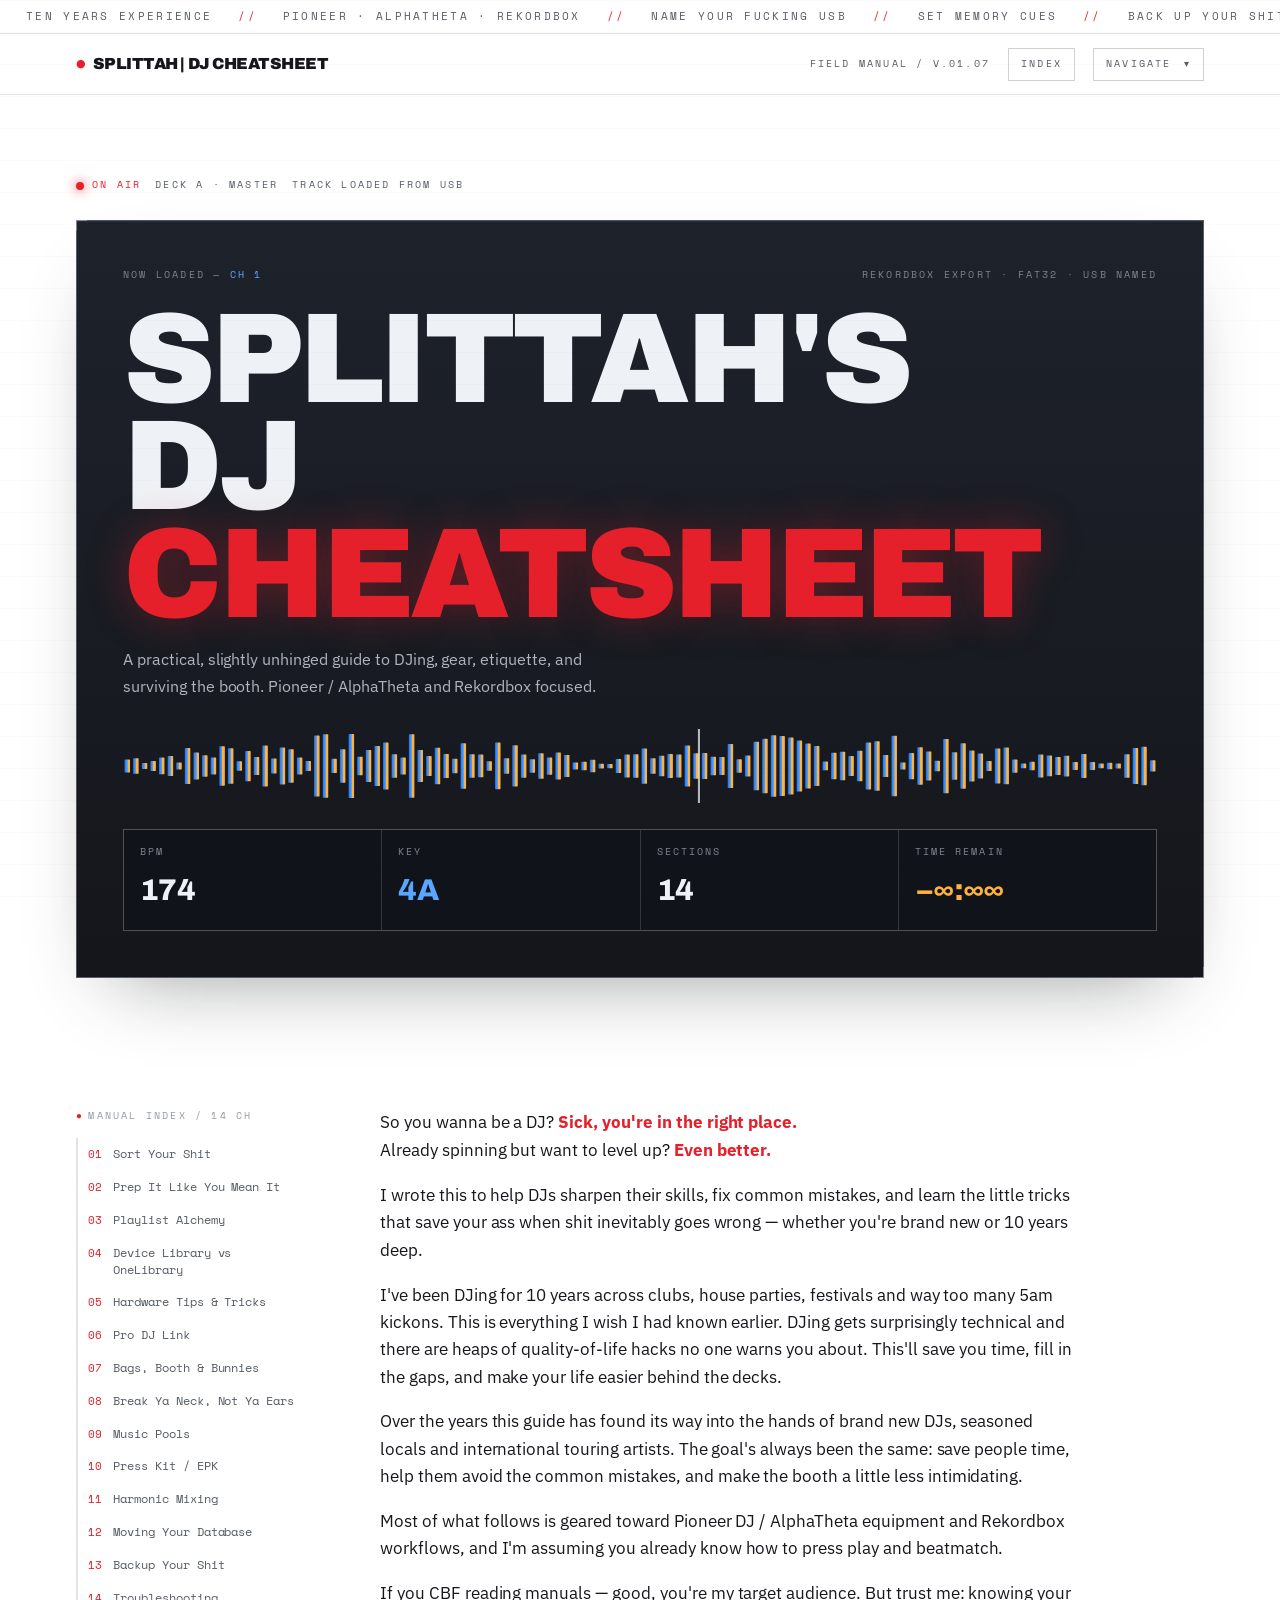
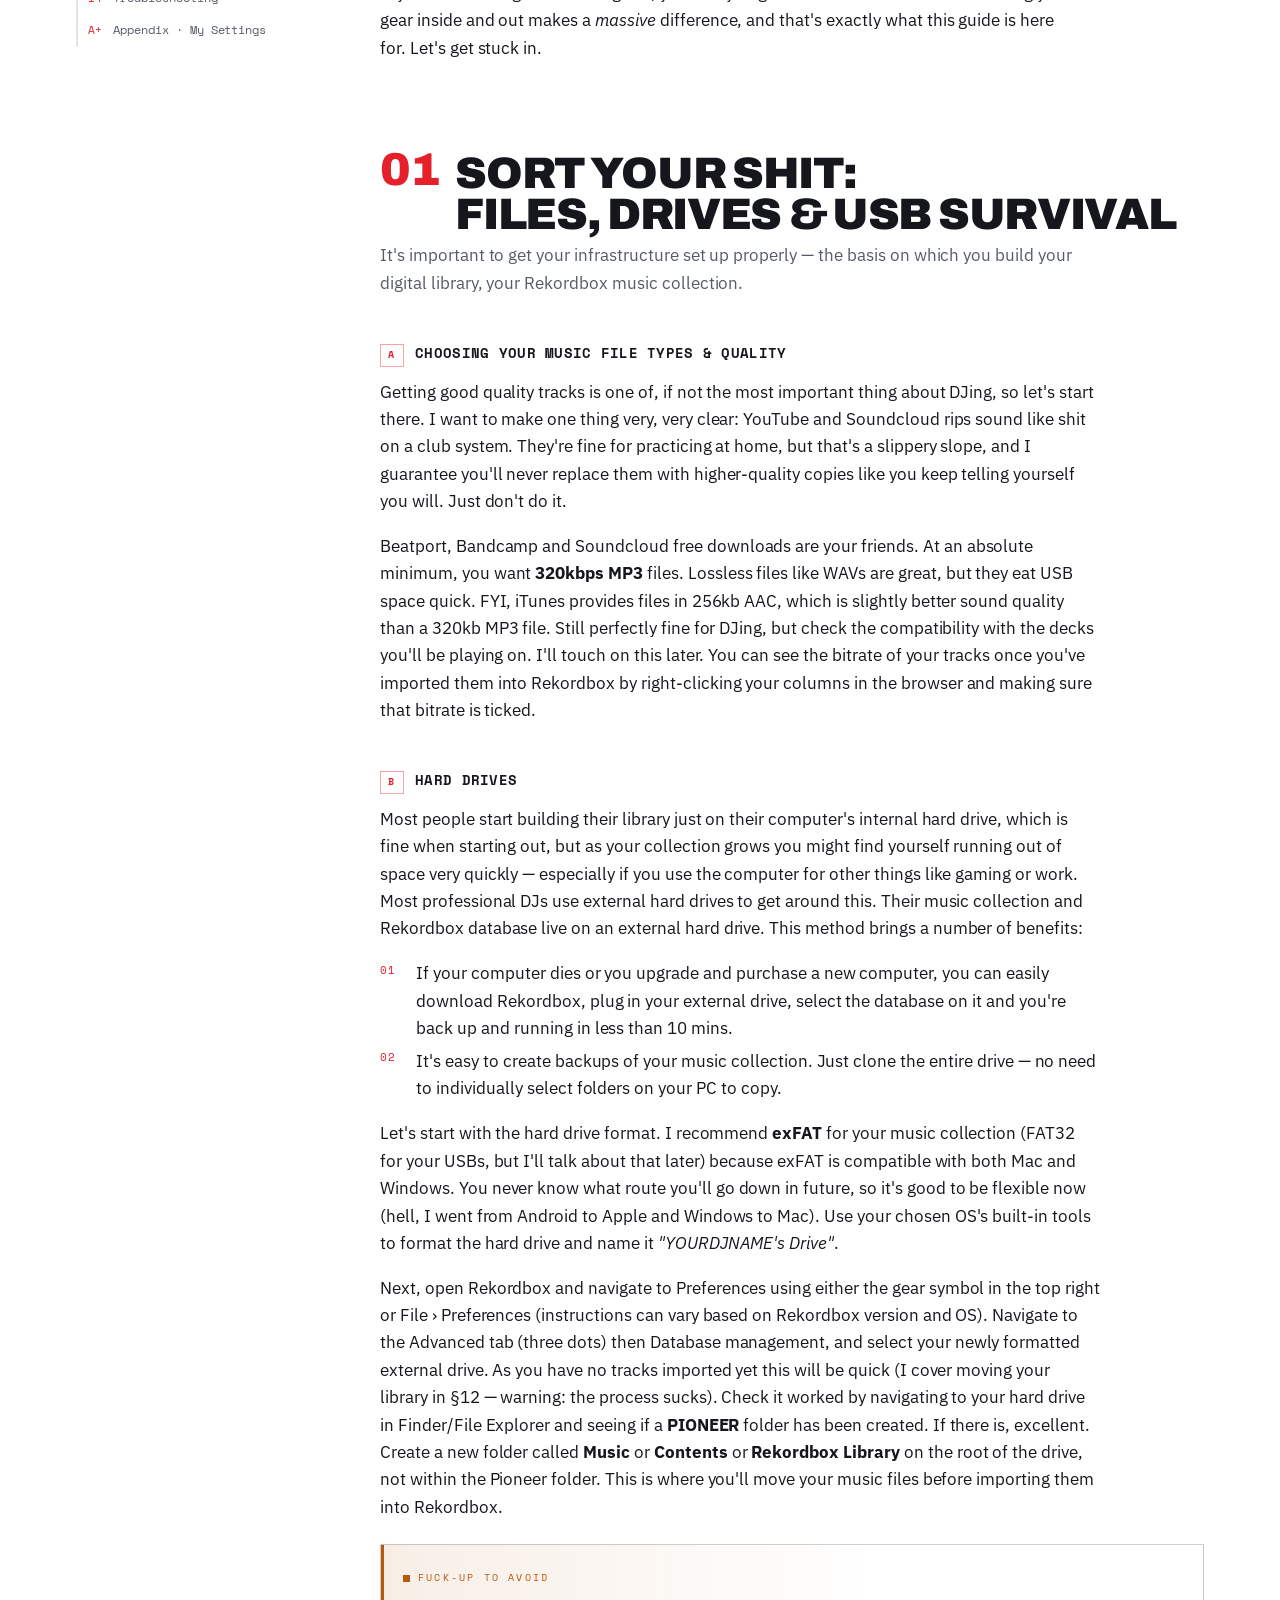
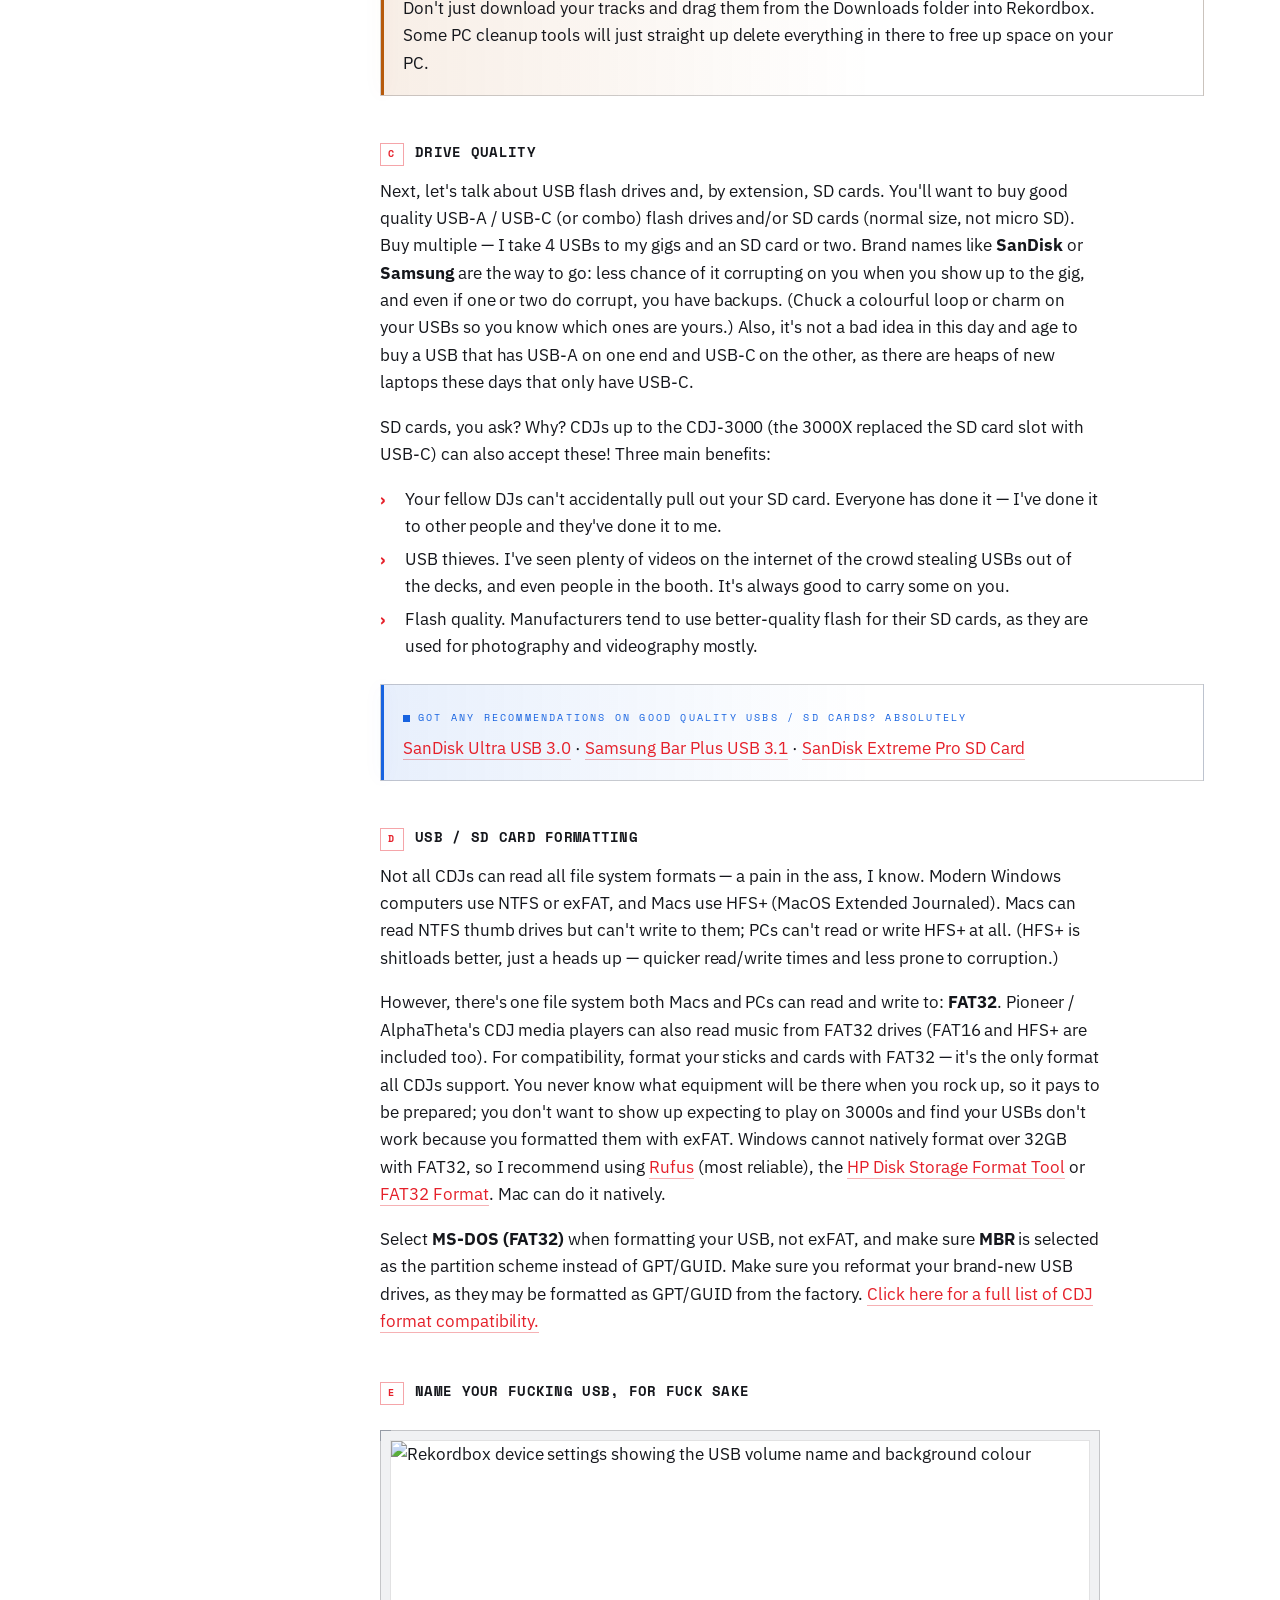
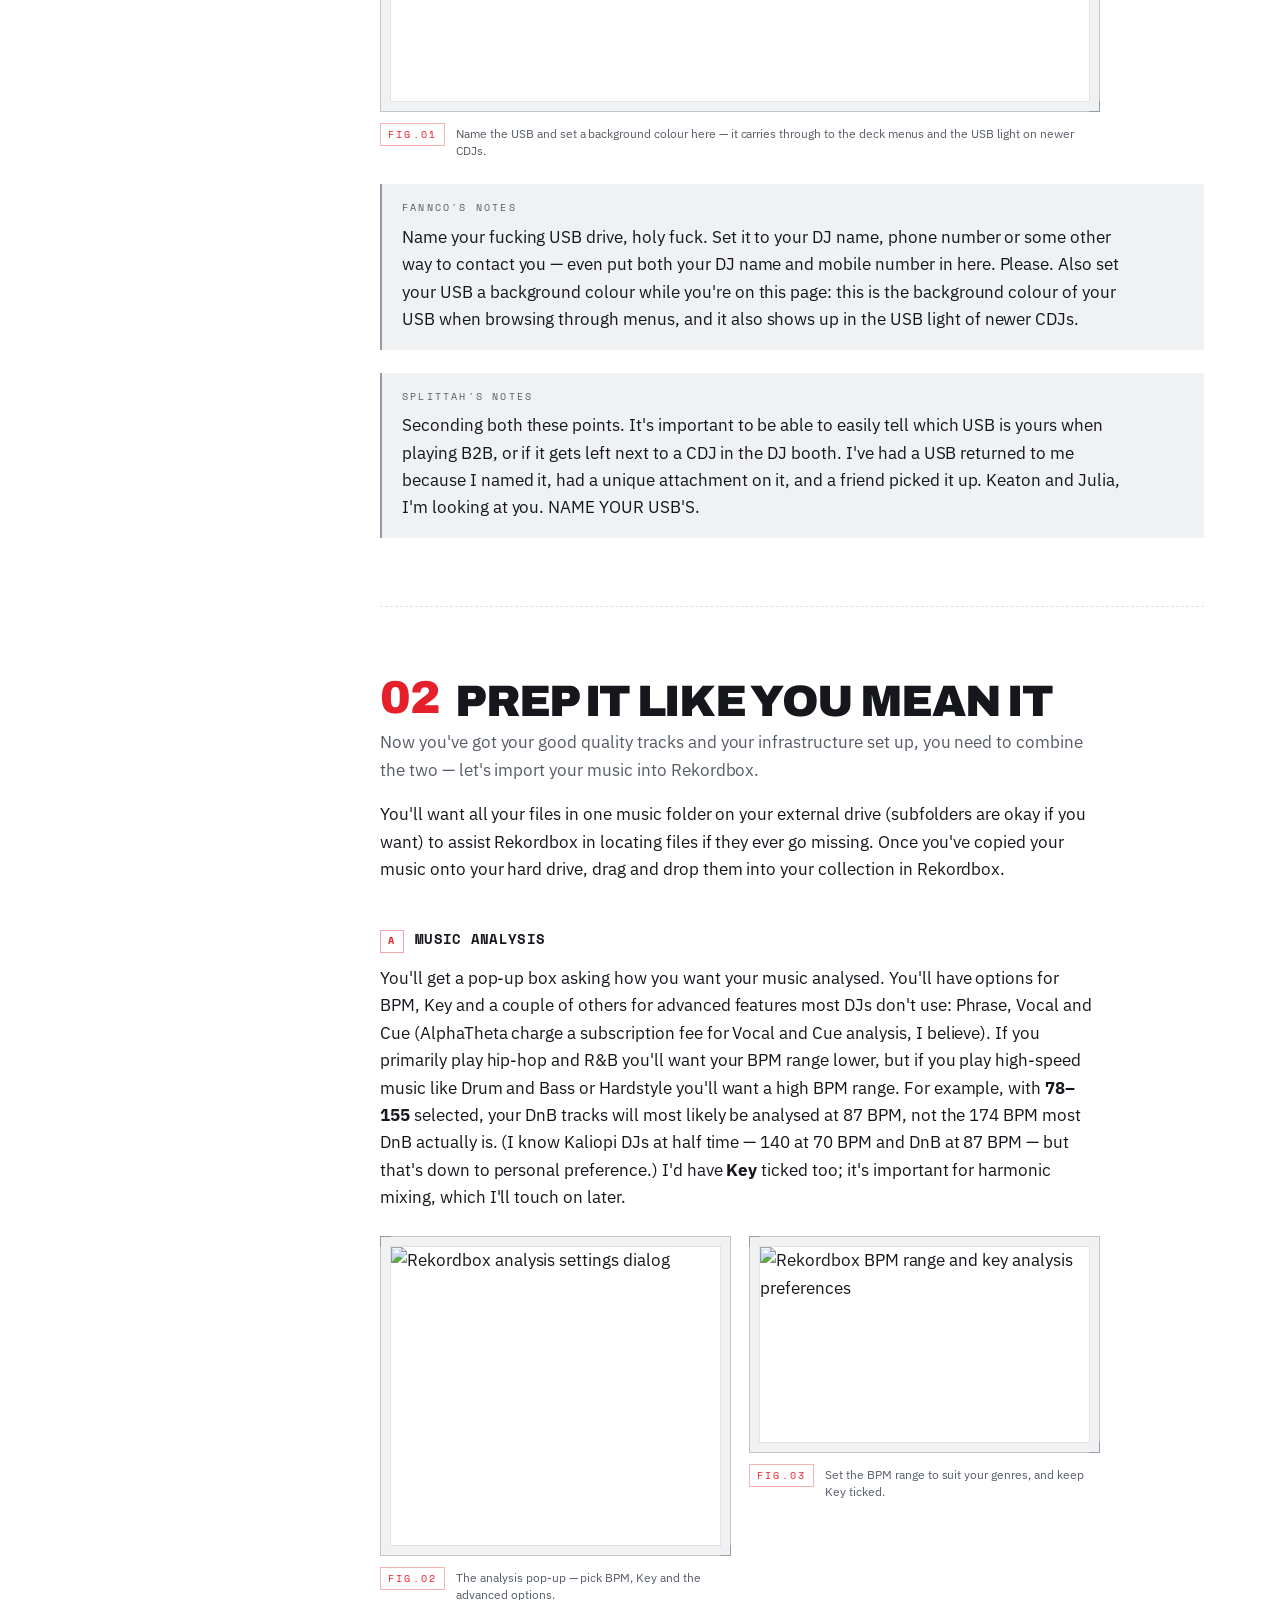
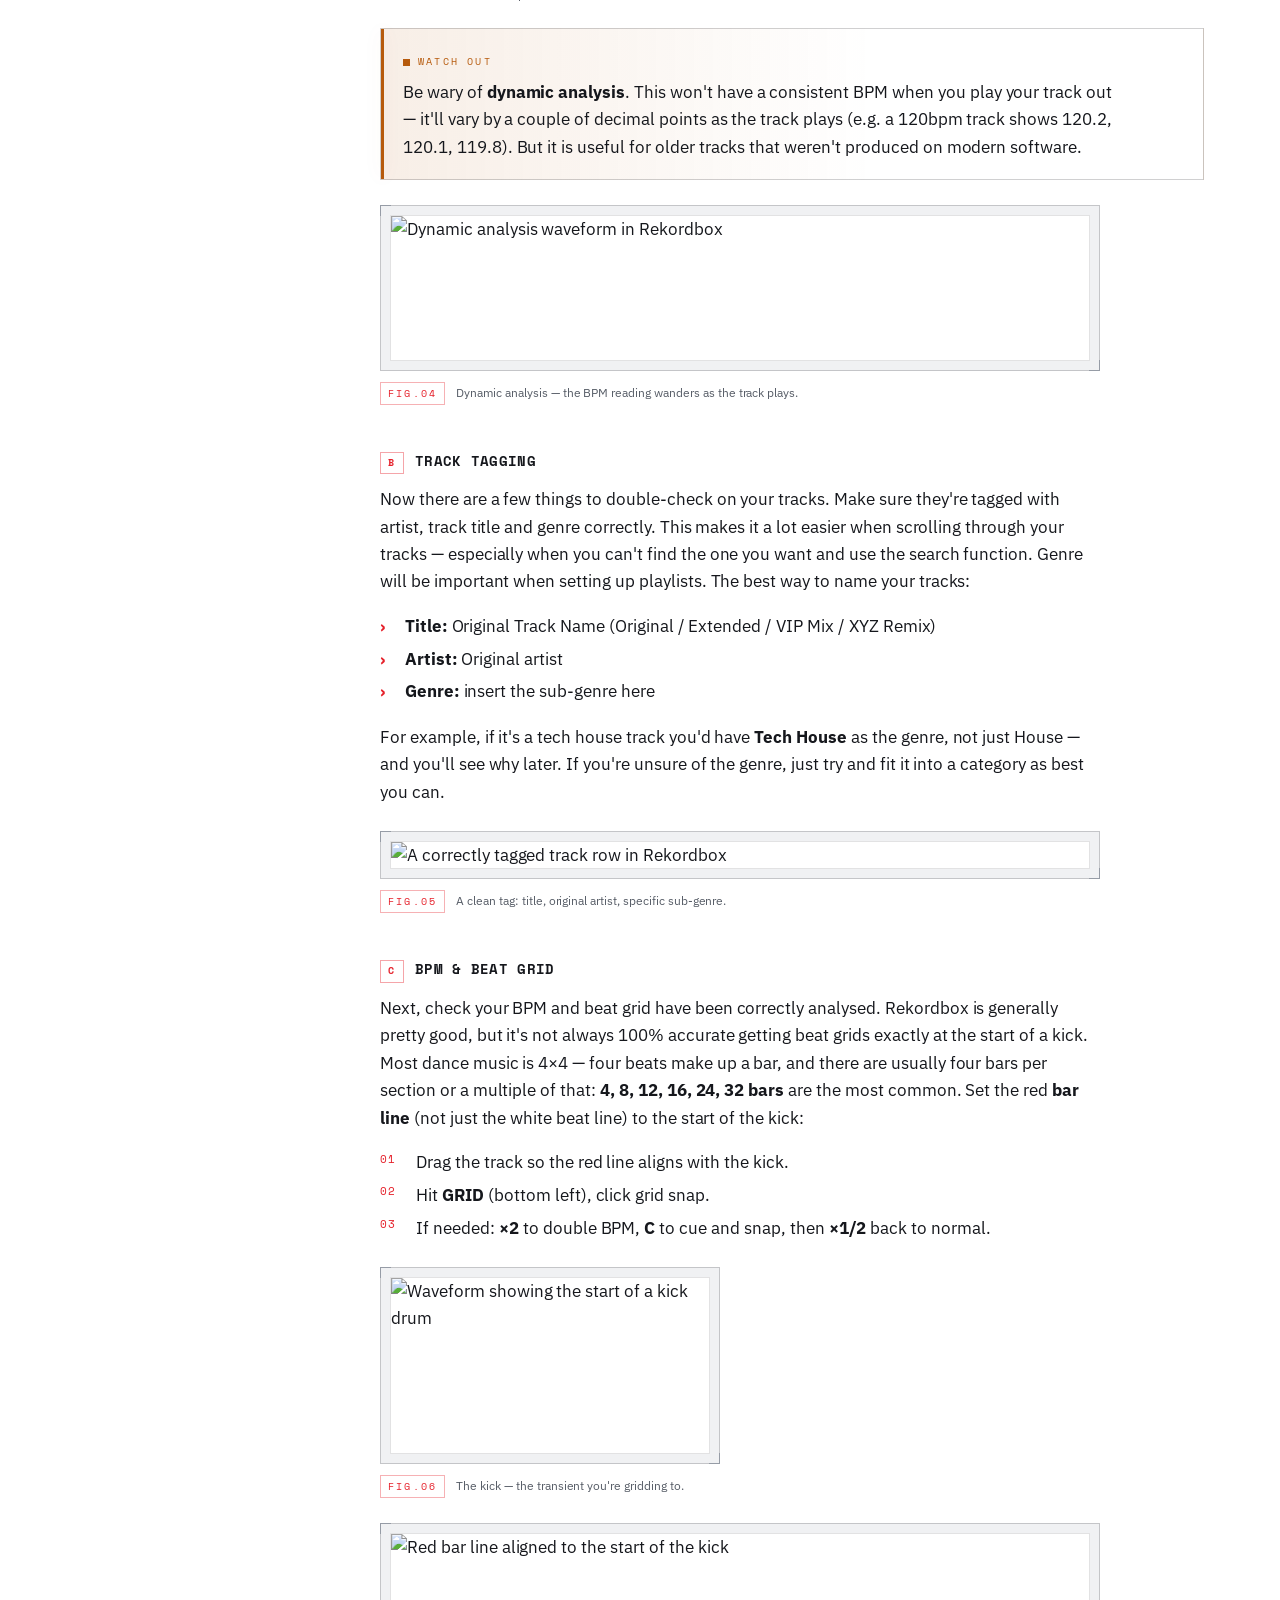
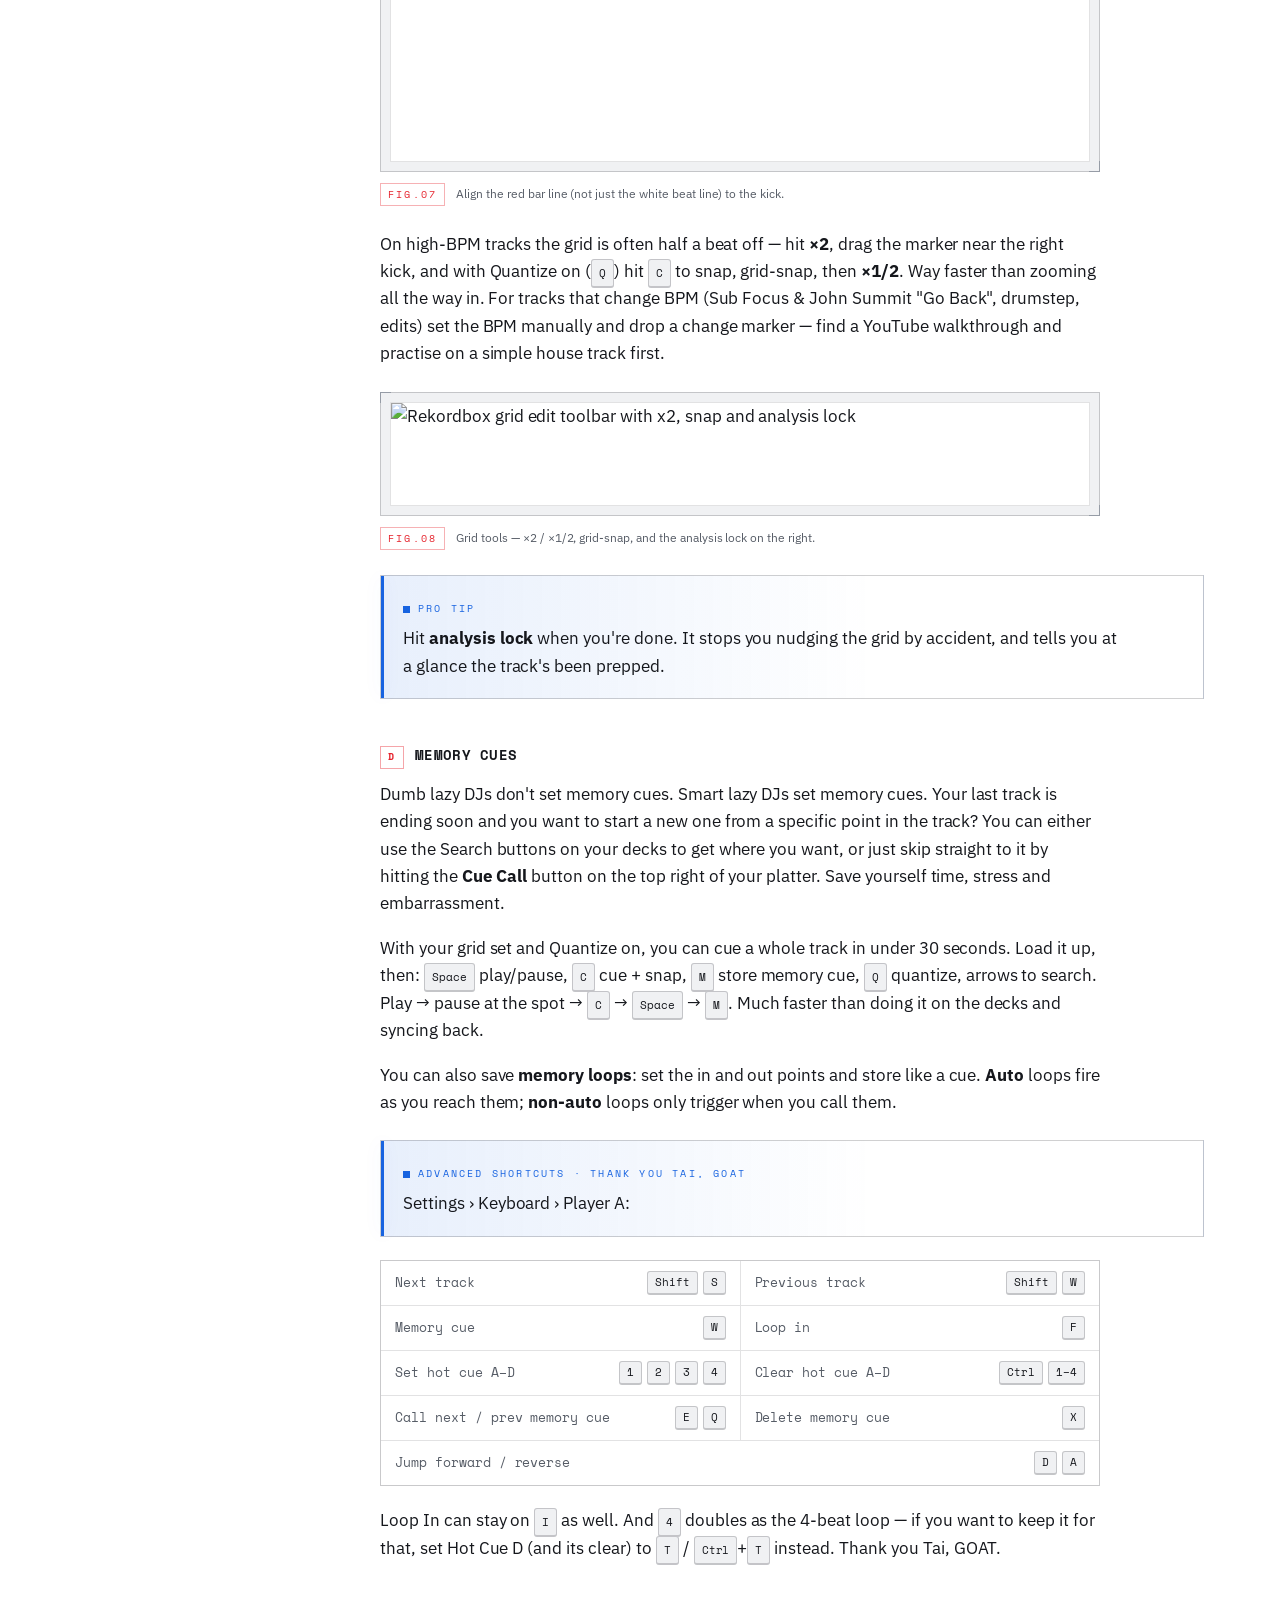
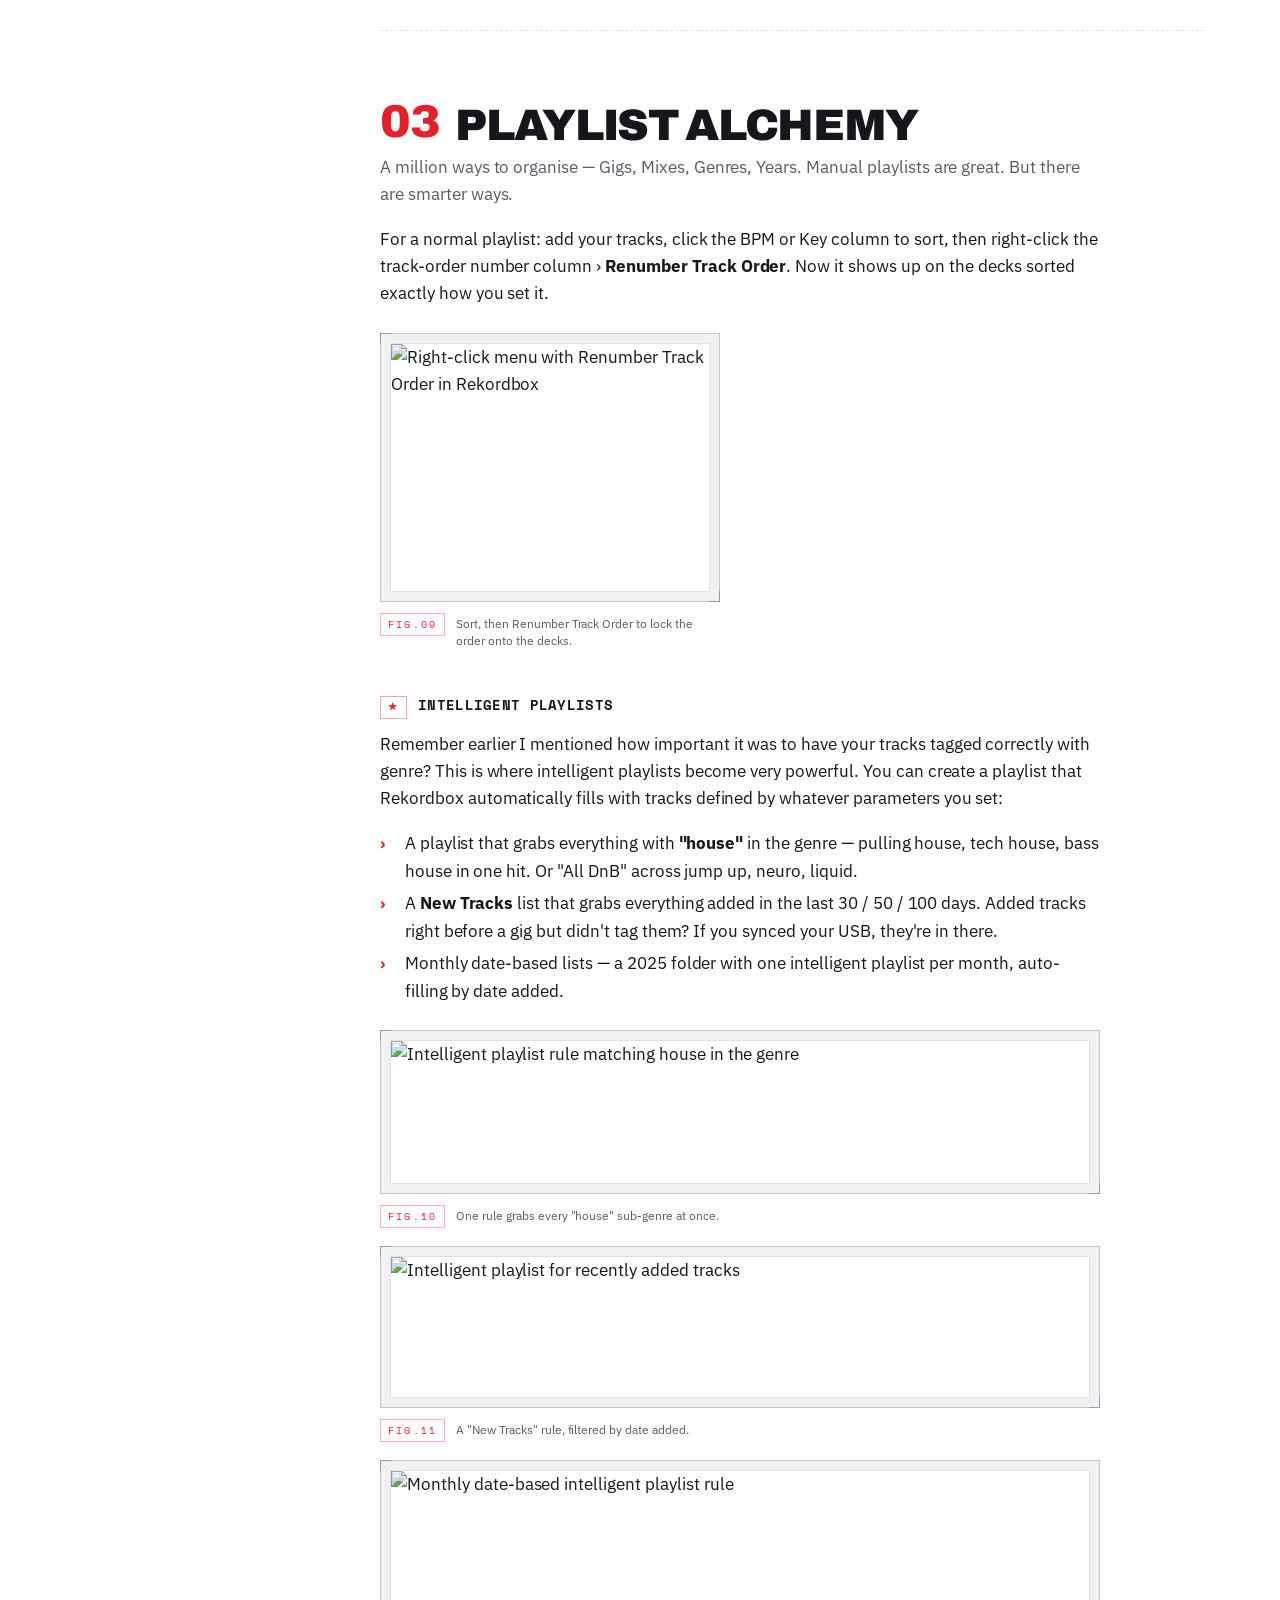
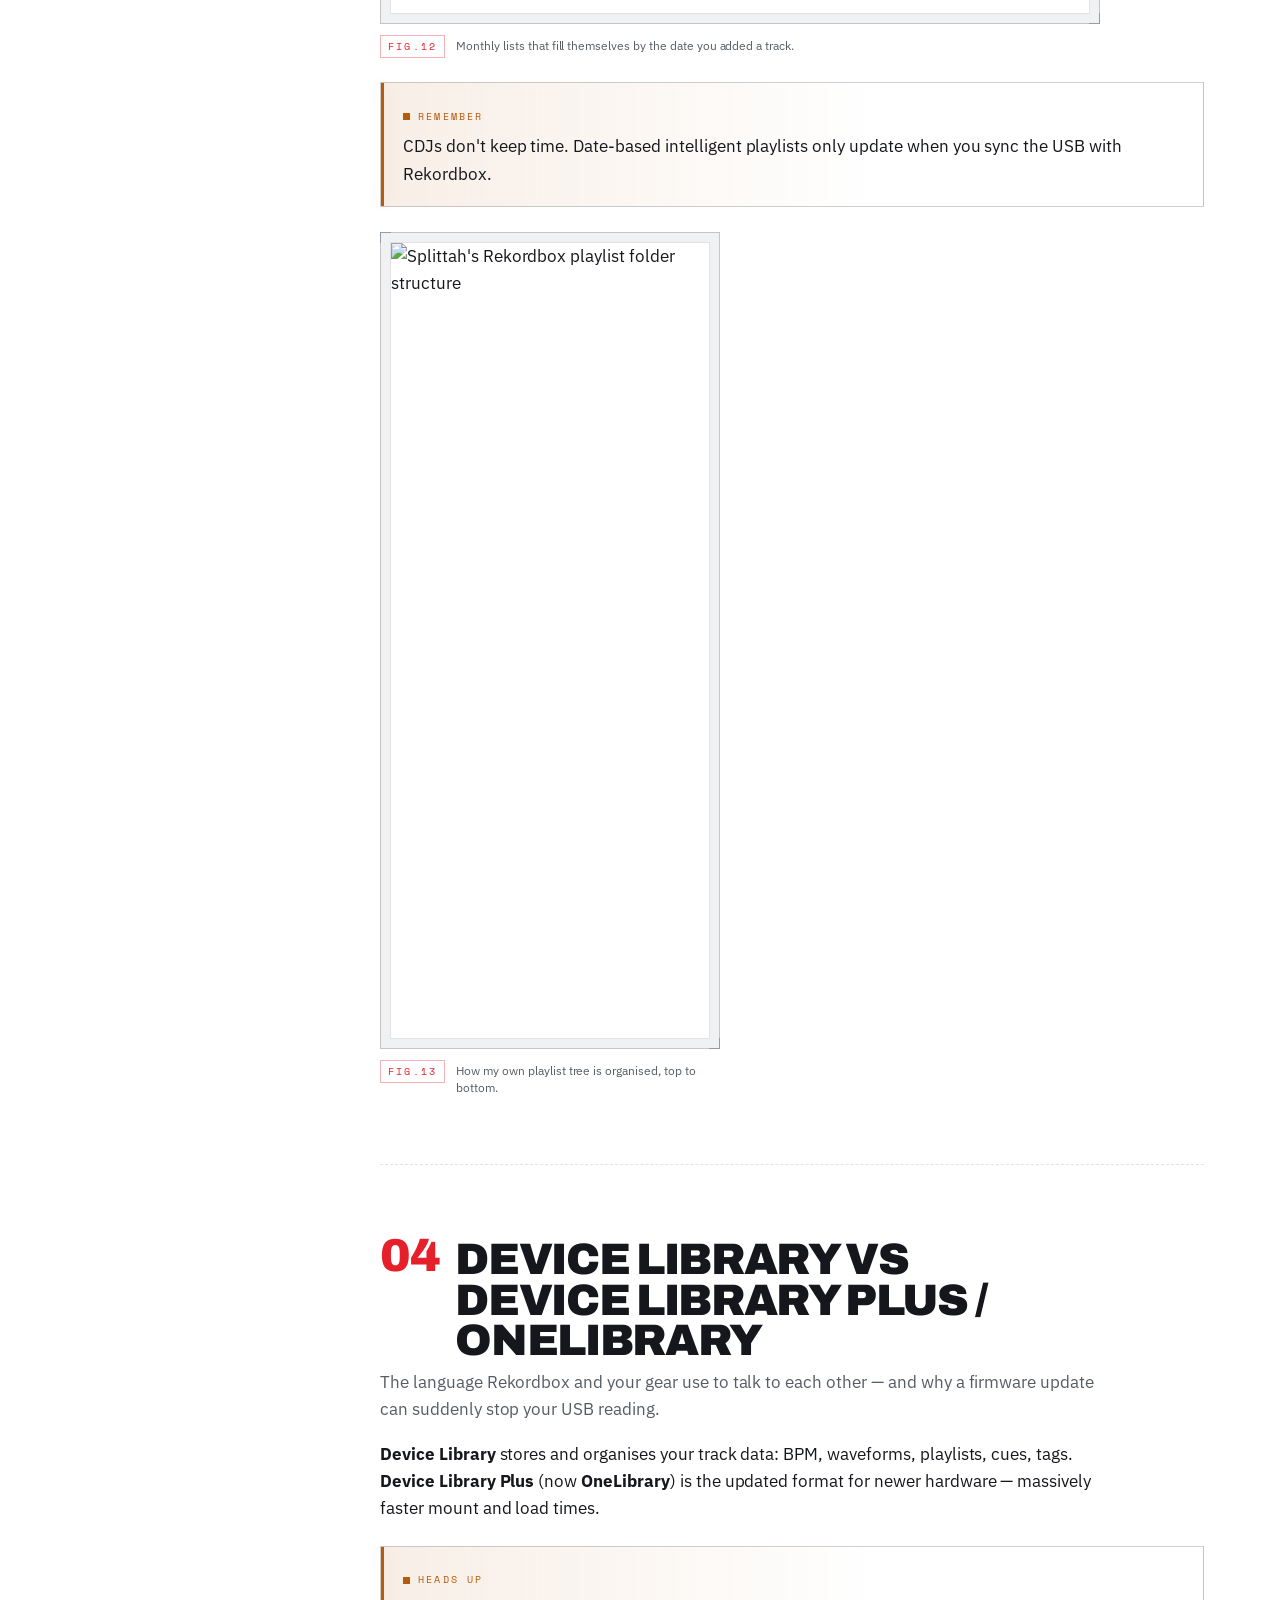
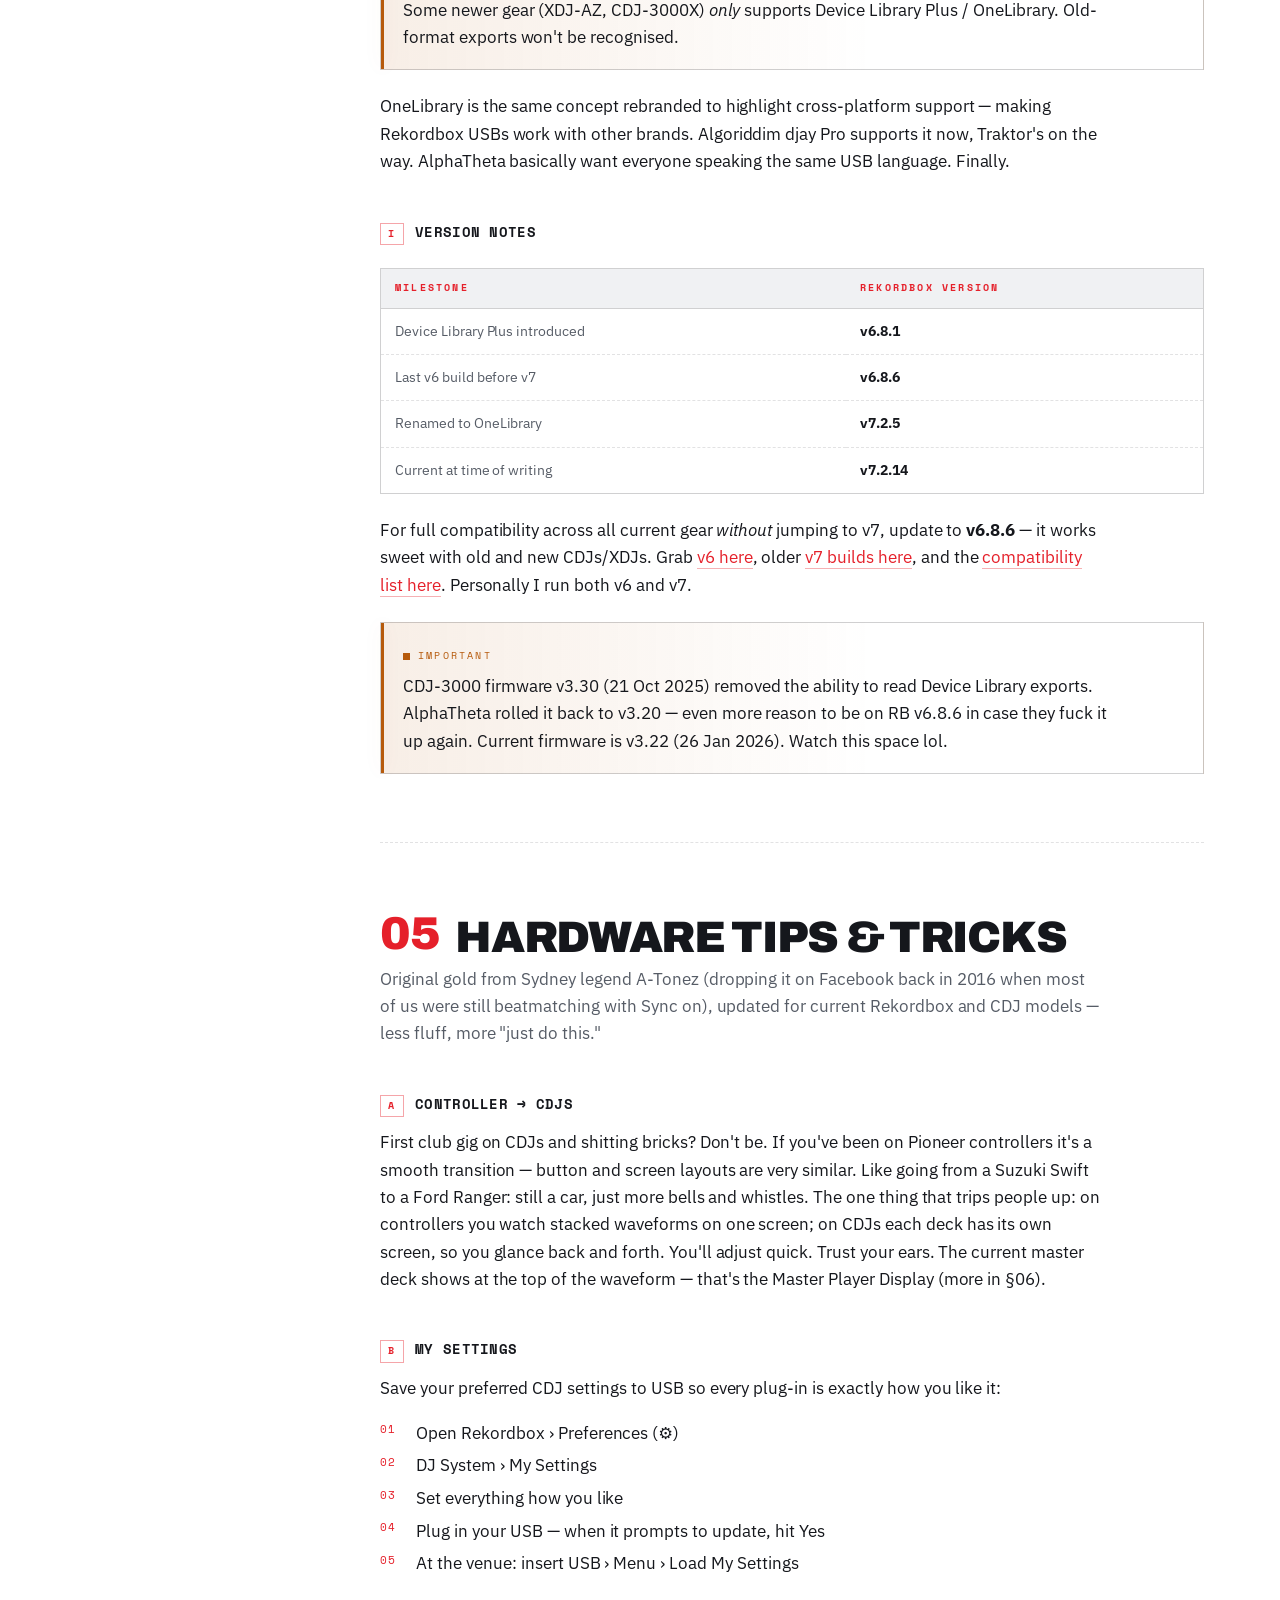
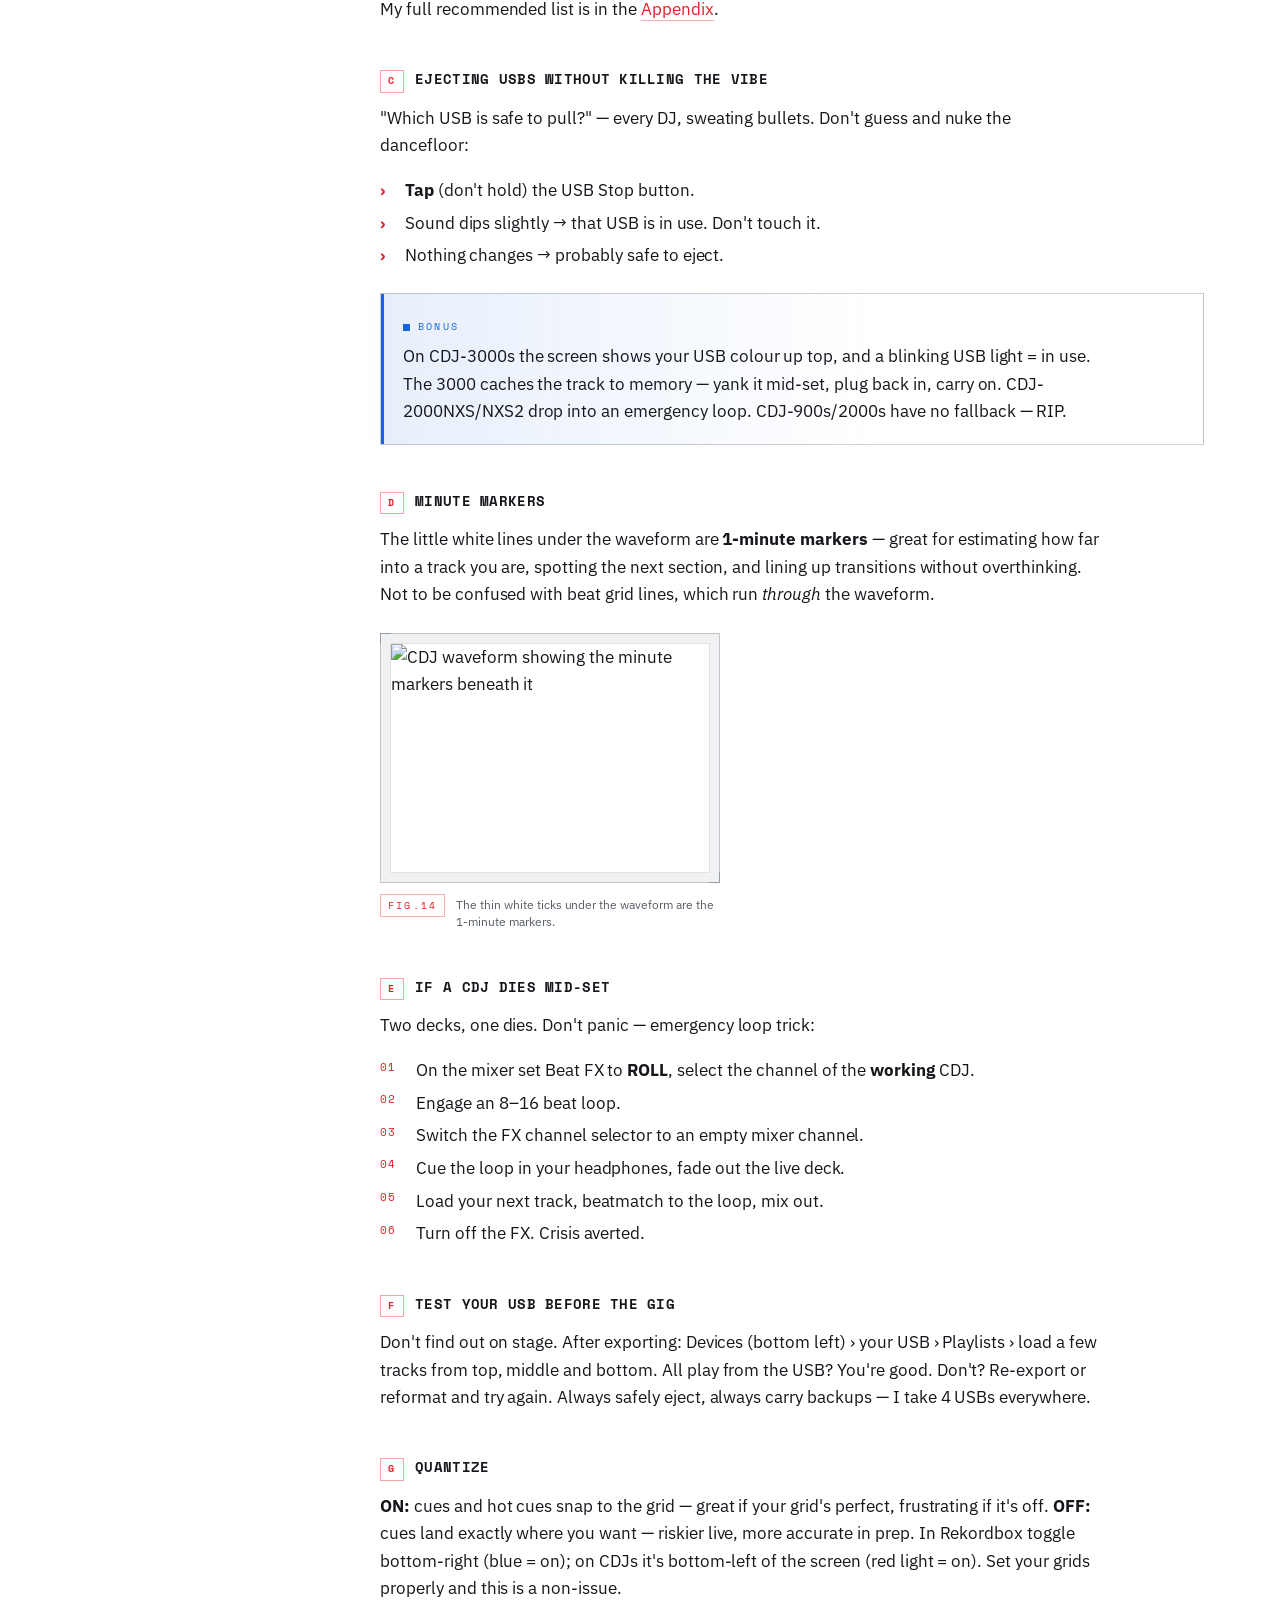
==== commit 6d75c924: "Website update Fix nav outside click behaviour and update page title name to be a link to homepage" ====
--- a/djcheatsheet/index.html
+++ b/djcheatsheet/index.html
@@ -35,8 +35,32 @@
 <link rel="stylesheet" href="../css/cheatsheet.css">
 
 </head>
+
+<script>
+  // Close the site nav menu when clicking outside of it or pressing Escape.
+document.addEventListener('DOMContentLoaded', () => {
+  const menu = document.querySelector('.site-nav__menu');
+
+  if (!menu) return;
+
+  document.addEventListener('click', (event) => {
+    if (menu.open && !menu.contains(event.target)) {
+      menu.open = false;
+    }
+  });
+
+  document.addEventListener('keydown', (event) => {
+    if (event.key === 'Escape' && menu.open) {
+      menu.open = false;
+
+      const summary = menu.querySelector('summary');
+      if (summary) summary.focus();
+    }
+  });
+});
+</script>
+
 <body>
-
 
 <!-- marquee -->
 <div class="ticker" aria-hidden="true">
@@ -49,7 +73,9 @@
 <!-- nav -->
  <header class="nav">
   <div class="wrap nav__row">
-    <div class="nav__mark"><span class="pulse">●</span> SPLITTAH'S CHEATSHEET</div>
+    <a class="nav__mark" href="/">
+  <span class="pulse">●</span> Splittah | DJ Cheatsheet
+</a>
     <div class="nav__meta">
       <span class="stamp">FIELD MANUAL / V.01.07</span>
       <a class="nav__top" href="#index">Index</a>
--- a/css/main.css
+++ b/css/main.css
@@ -733,4 +733,14 @@
 .site-nav__sub {
   padding-left: 28px !important;
   font-size: 11px;
+}
+
+.nav__mark {
+  color: inherit;
+  border-bottom: 0;
+}
+
+.nav__mark:hover {
+  color: inherit;
+  border-bottom: 0;
 }
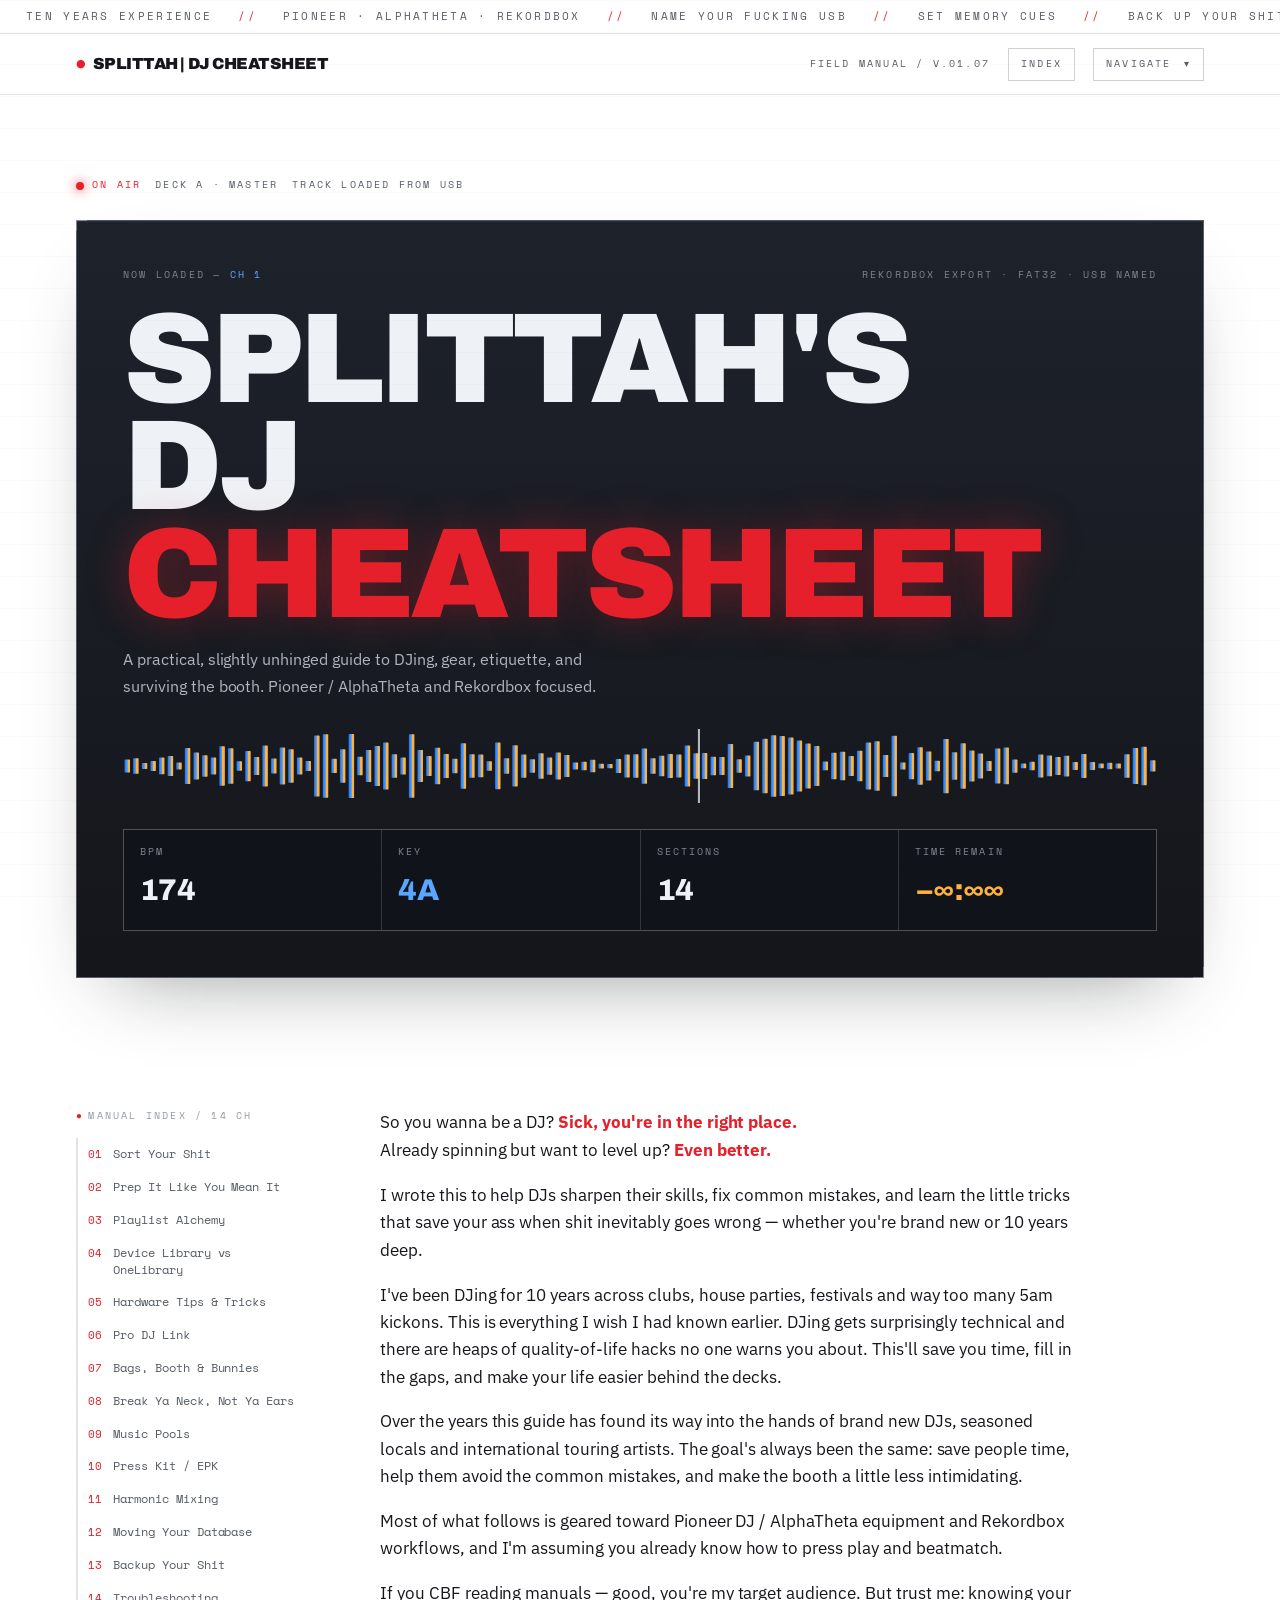
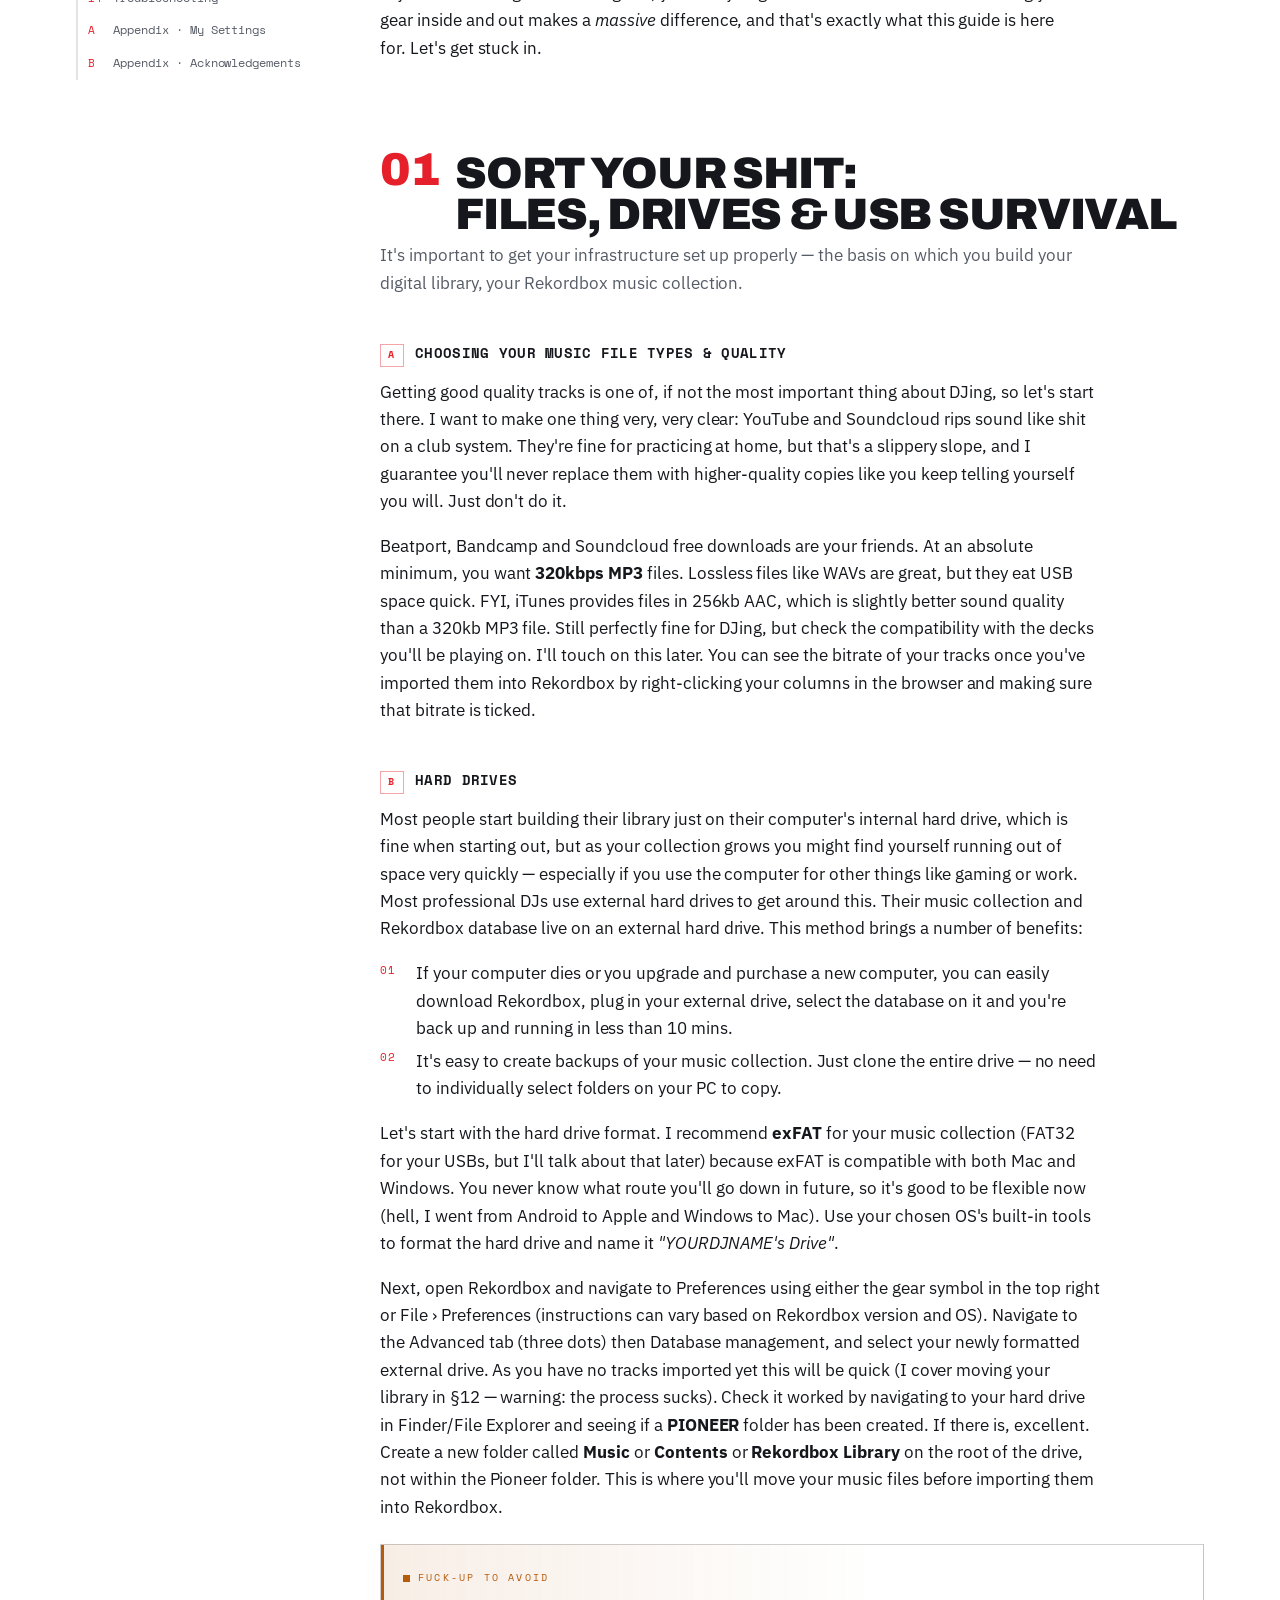
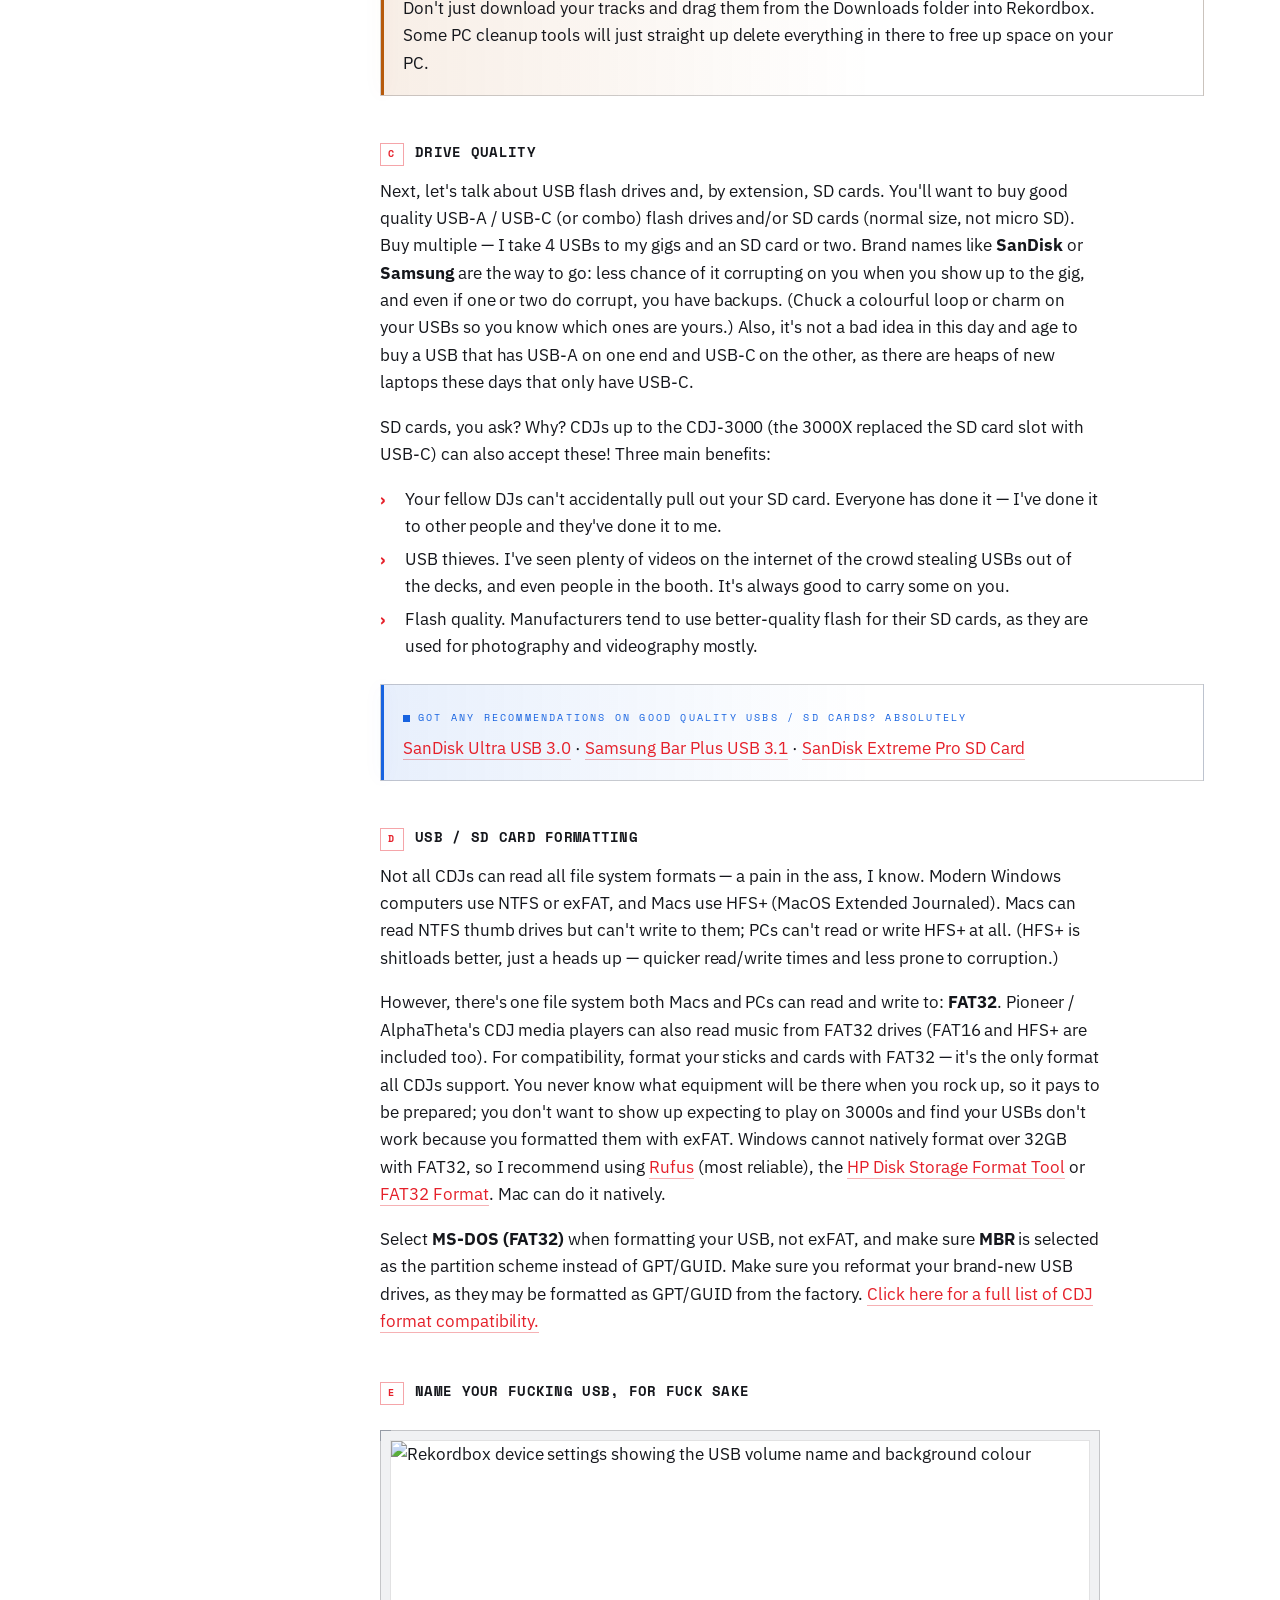
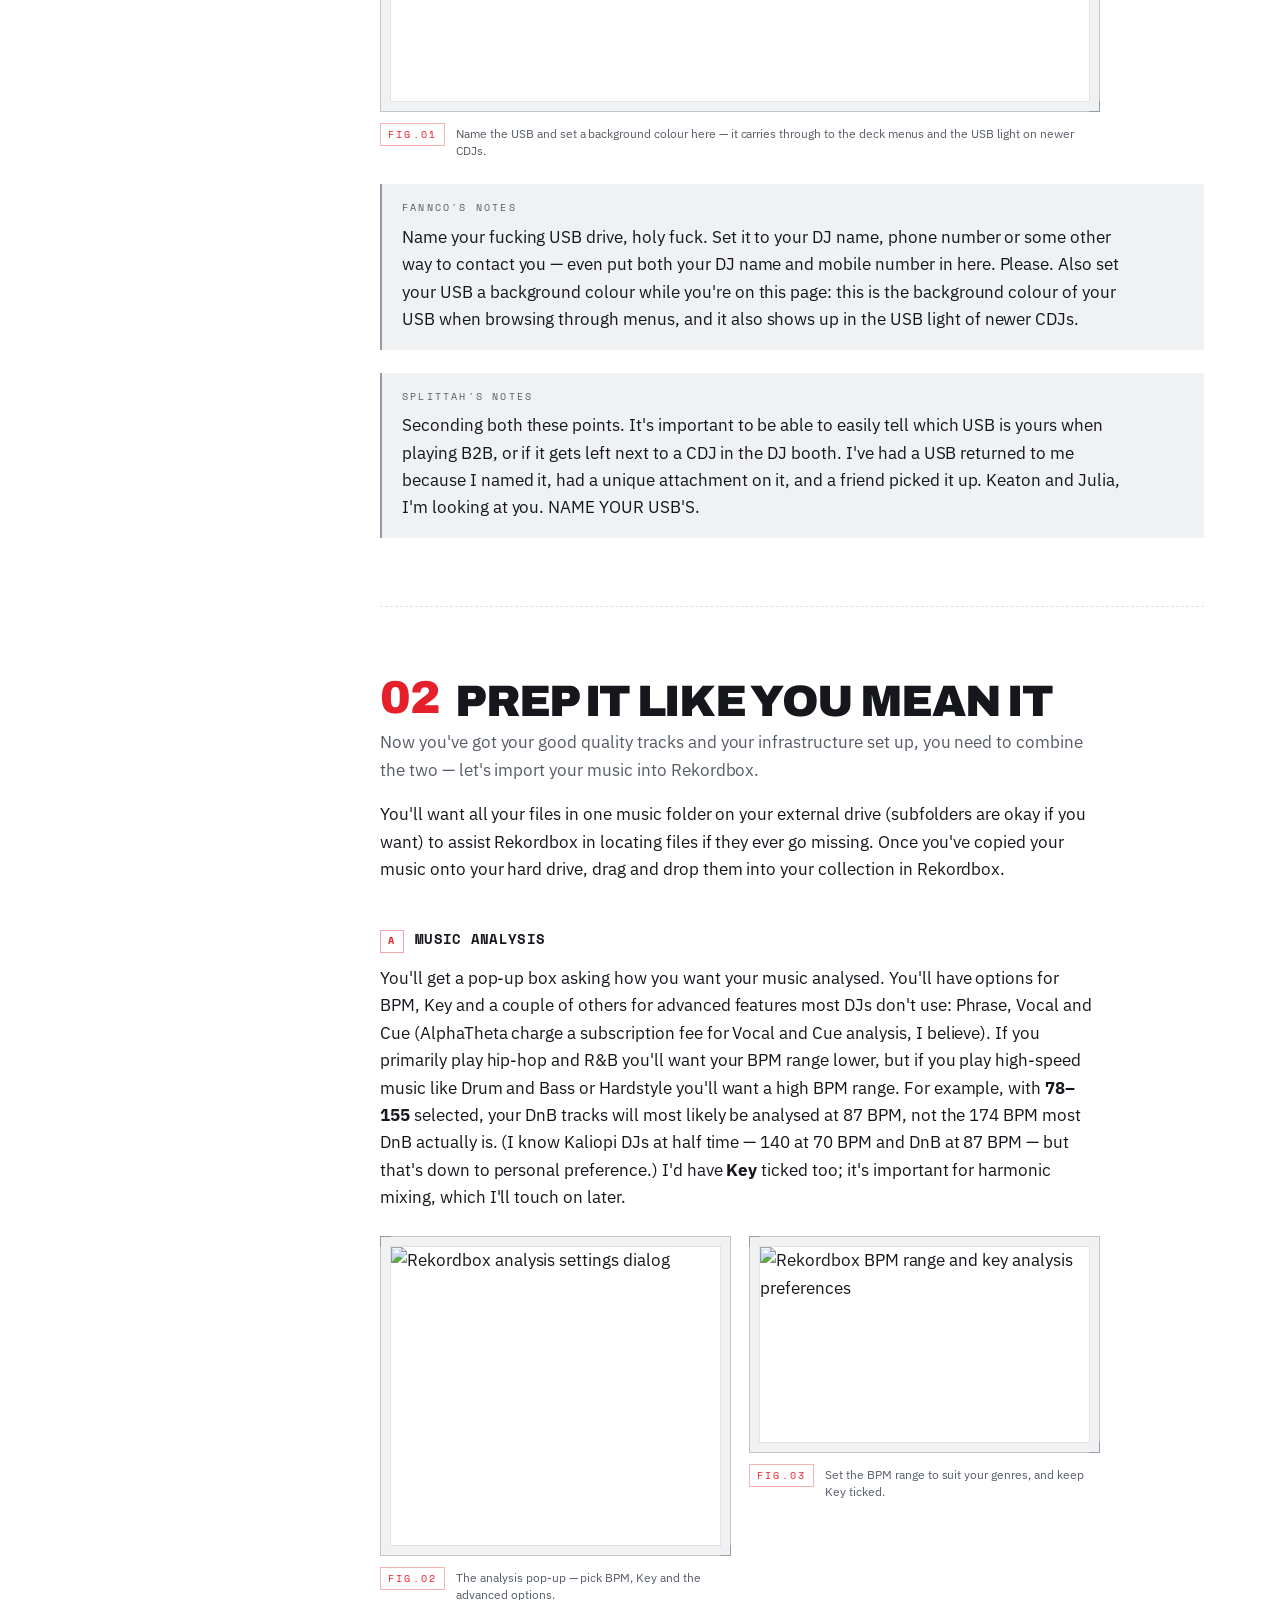
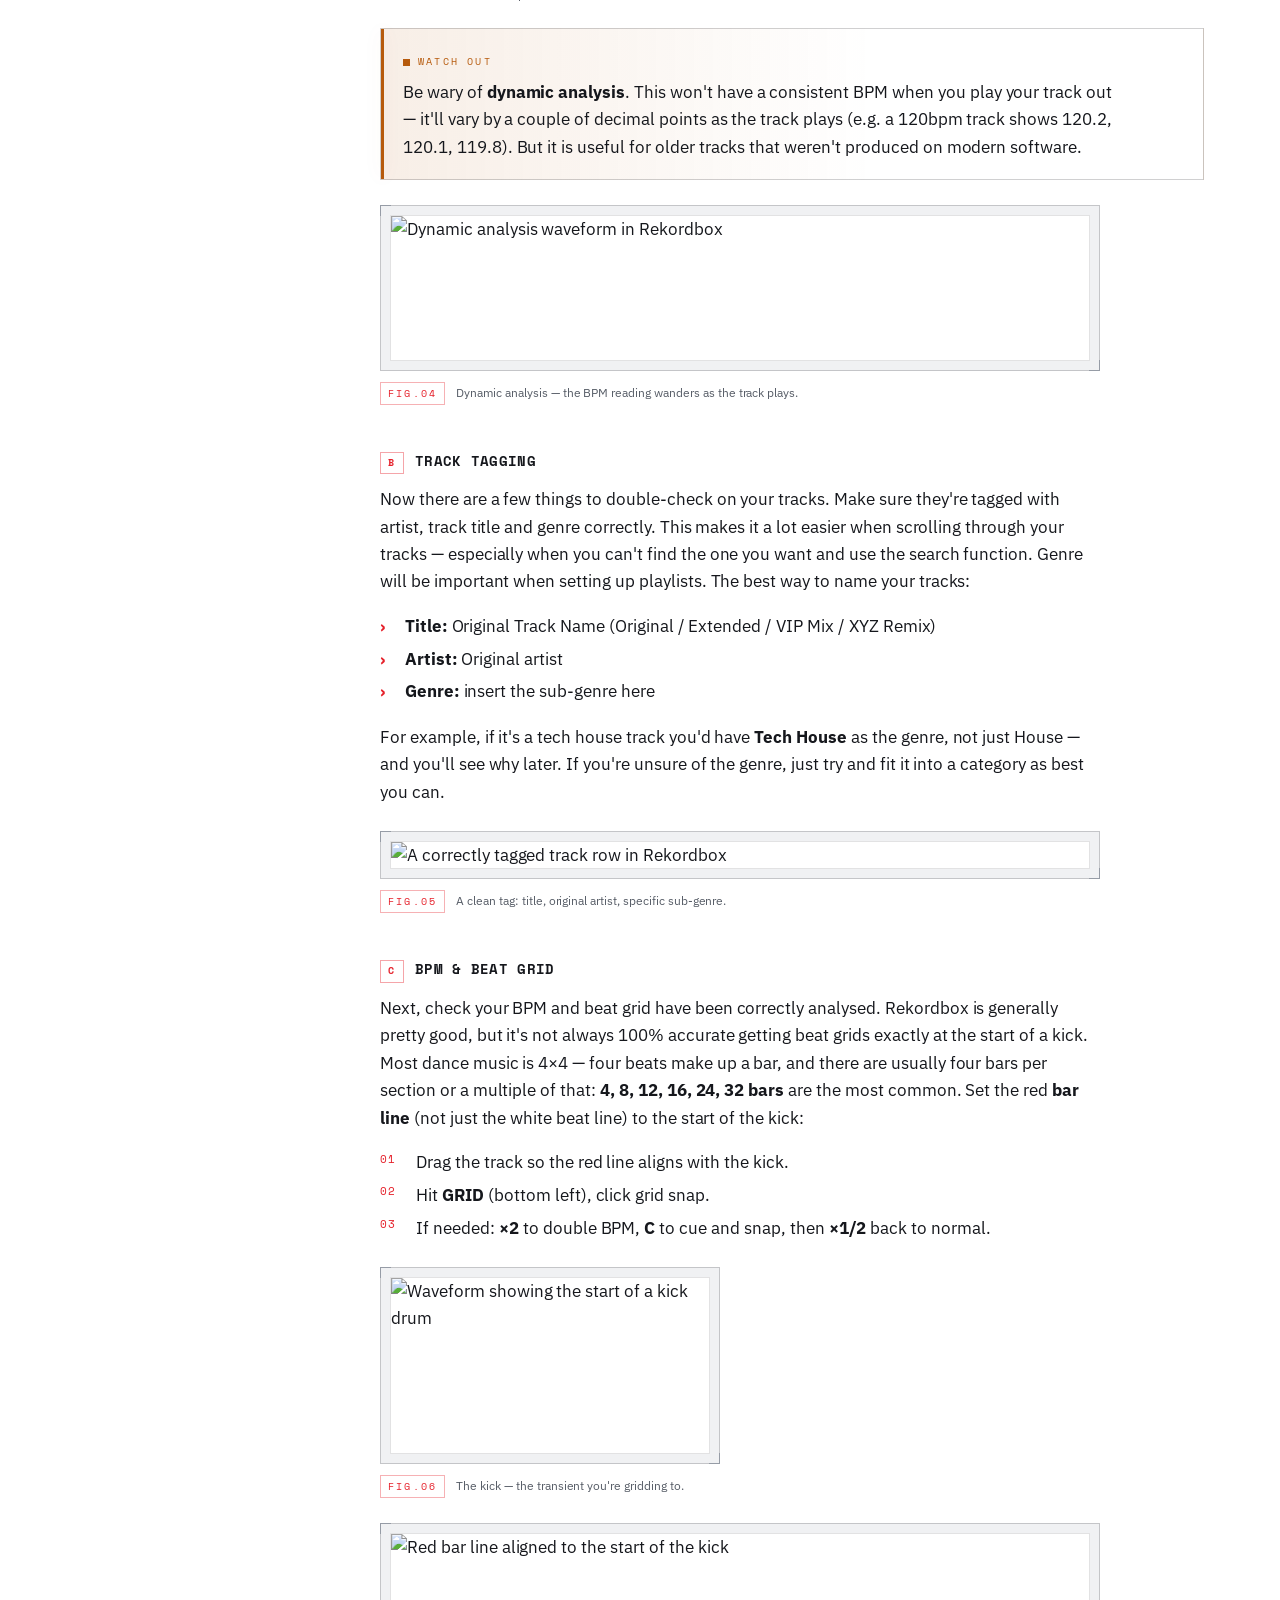
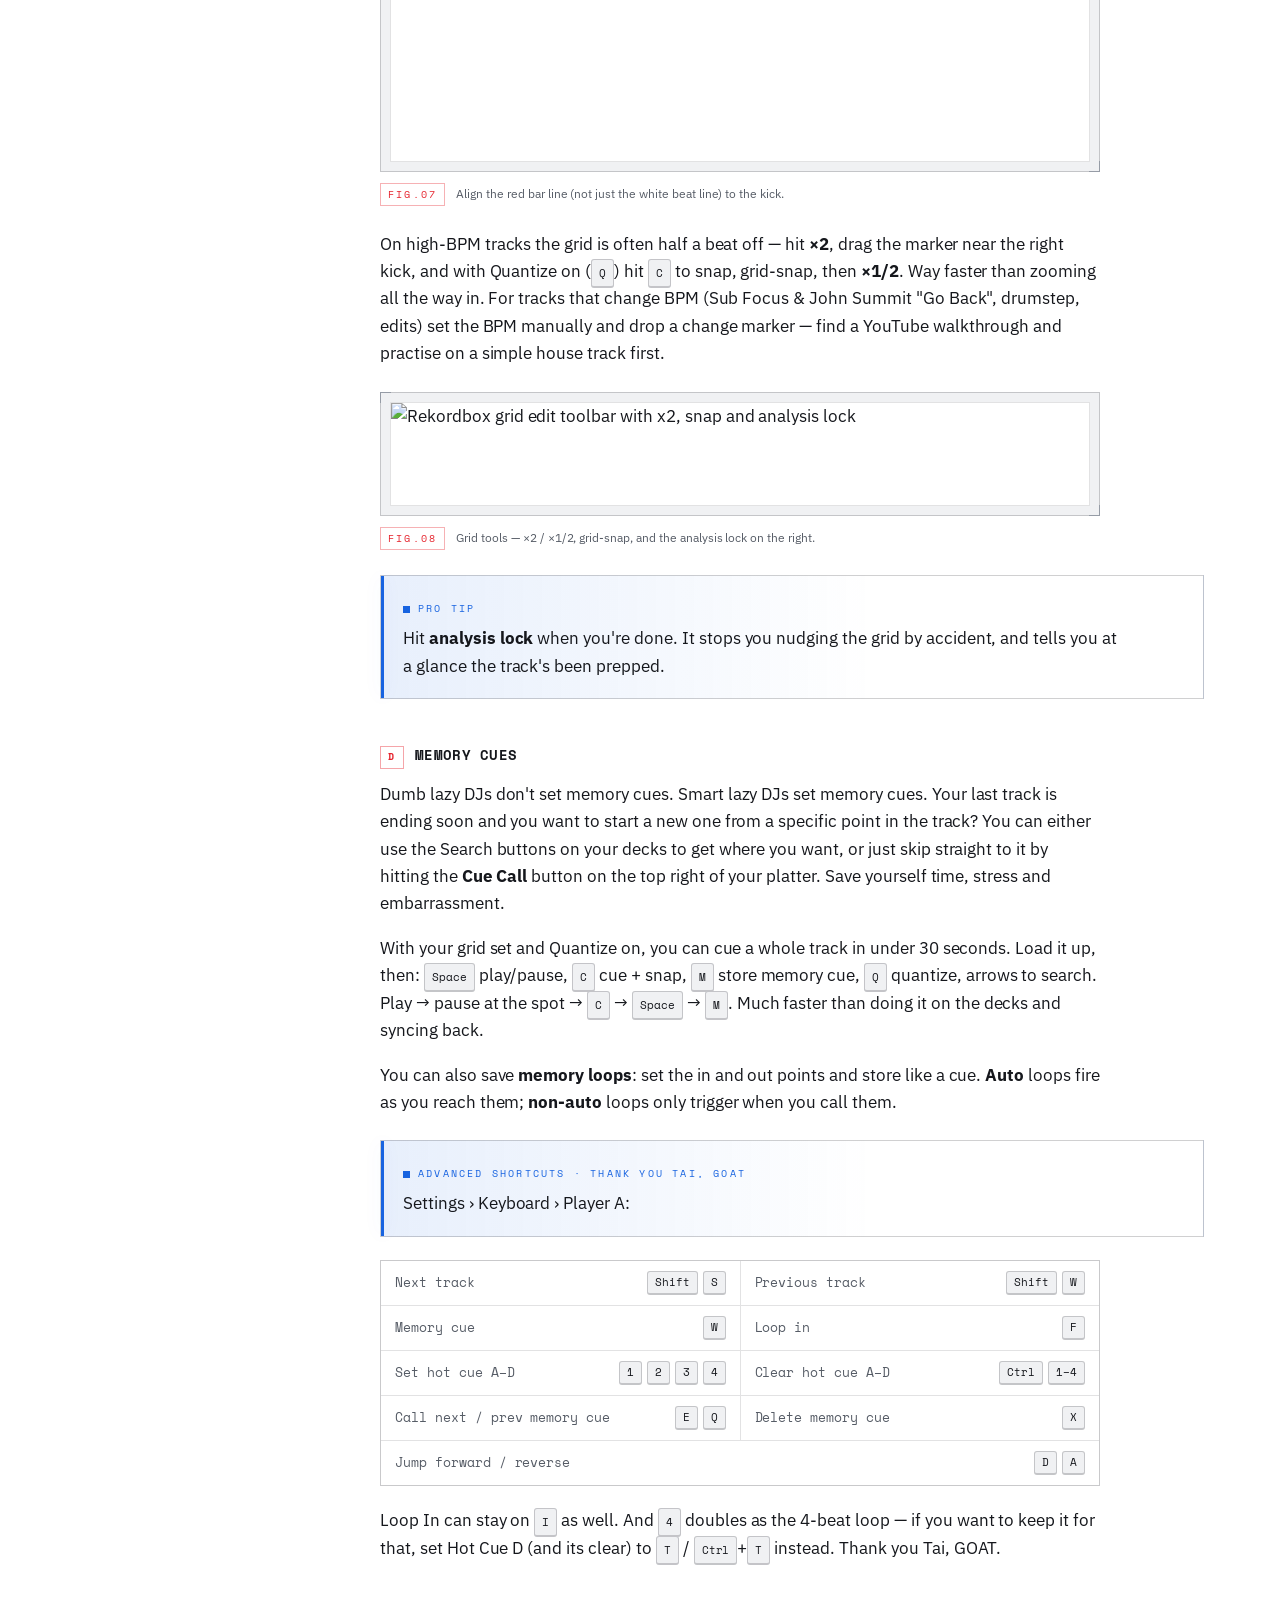
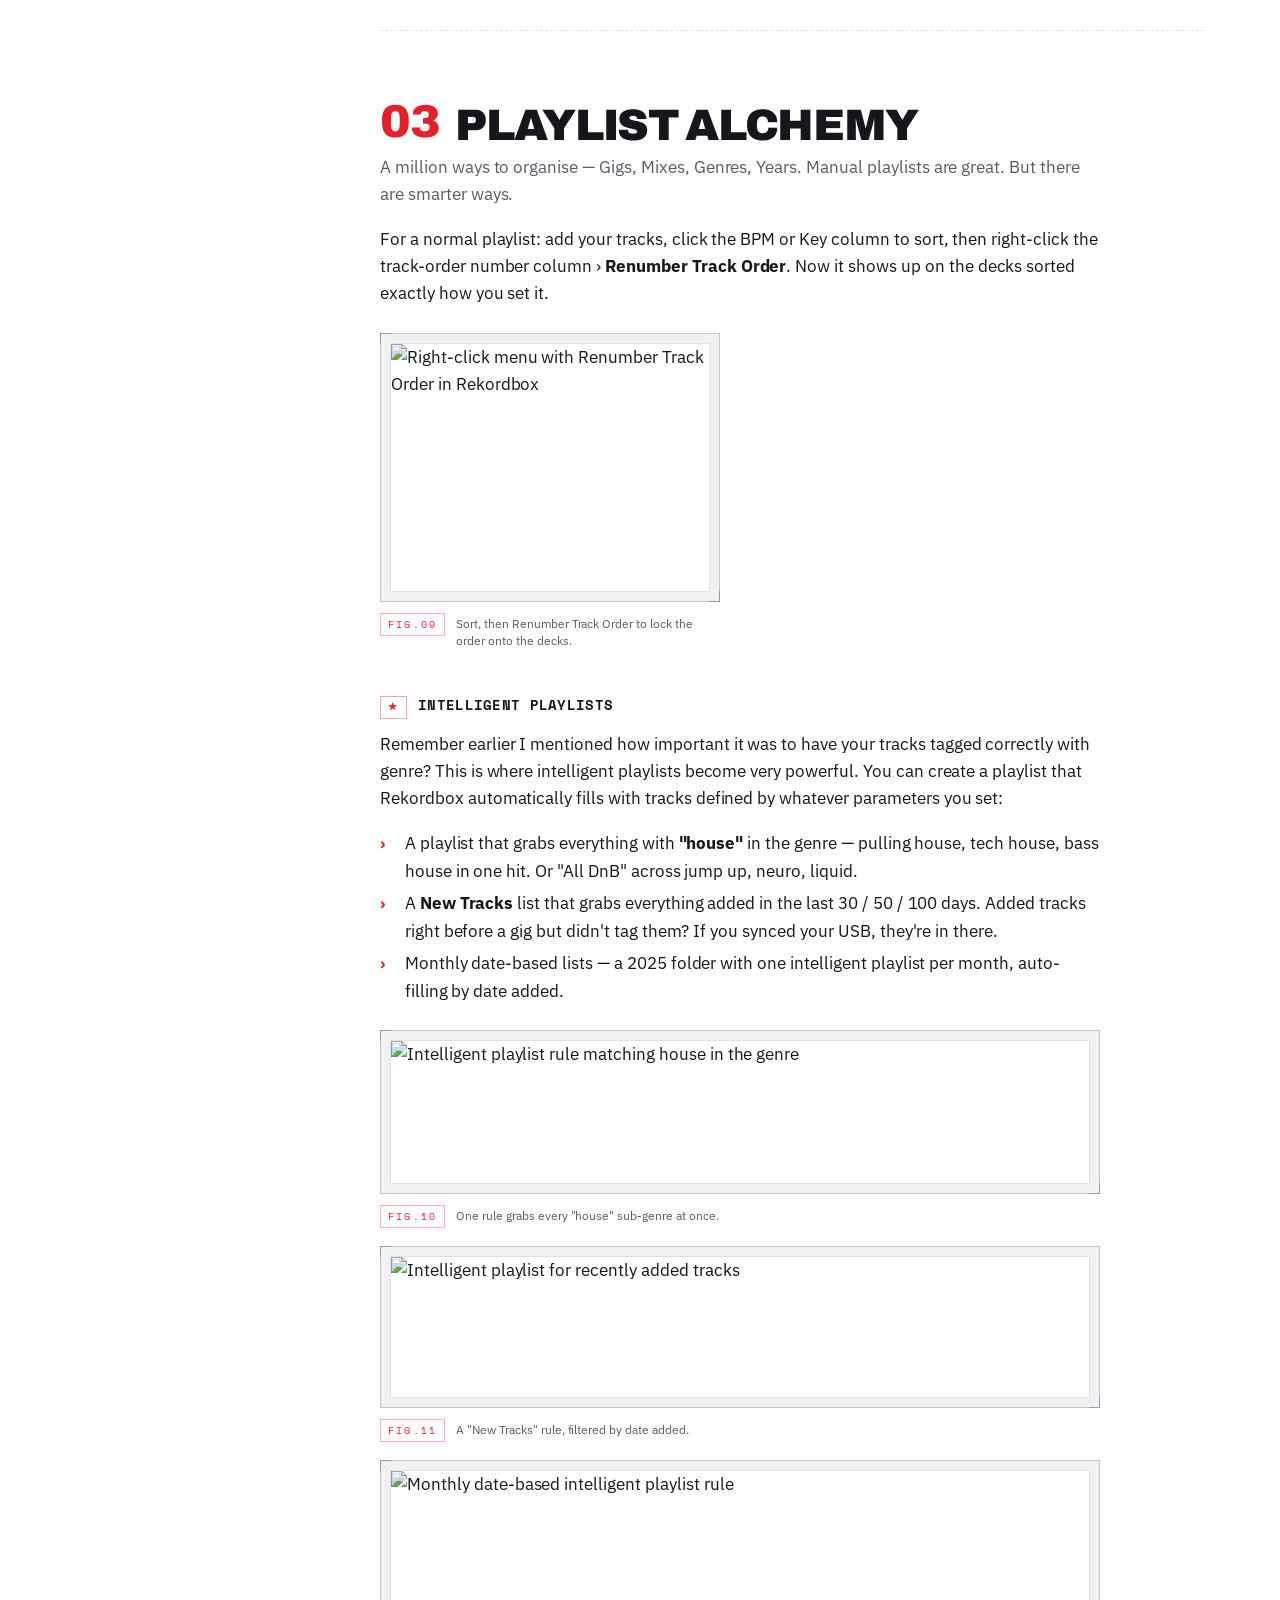
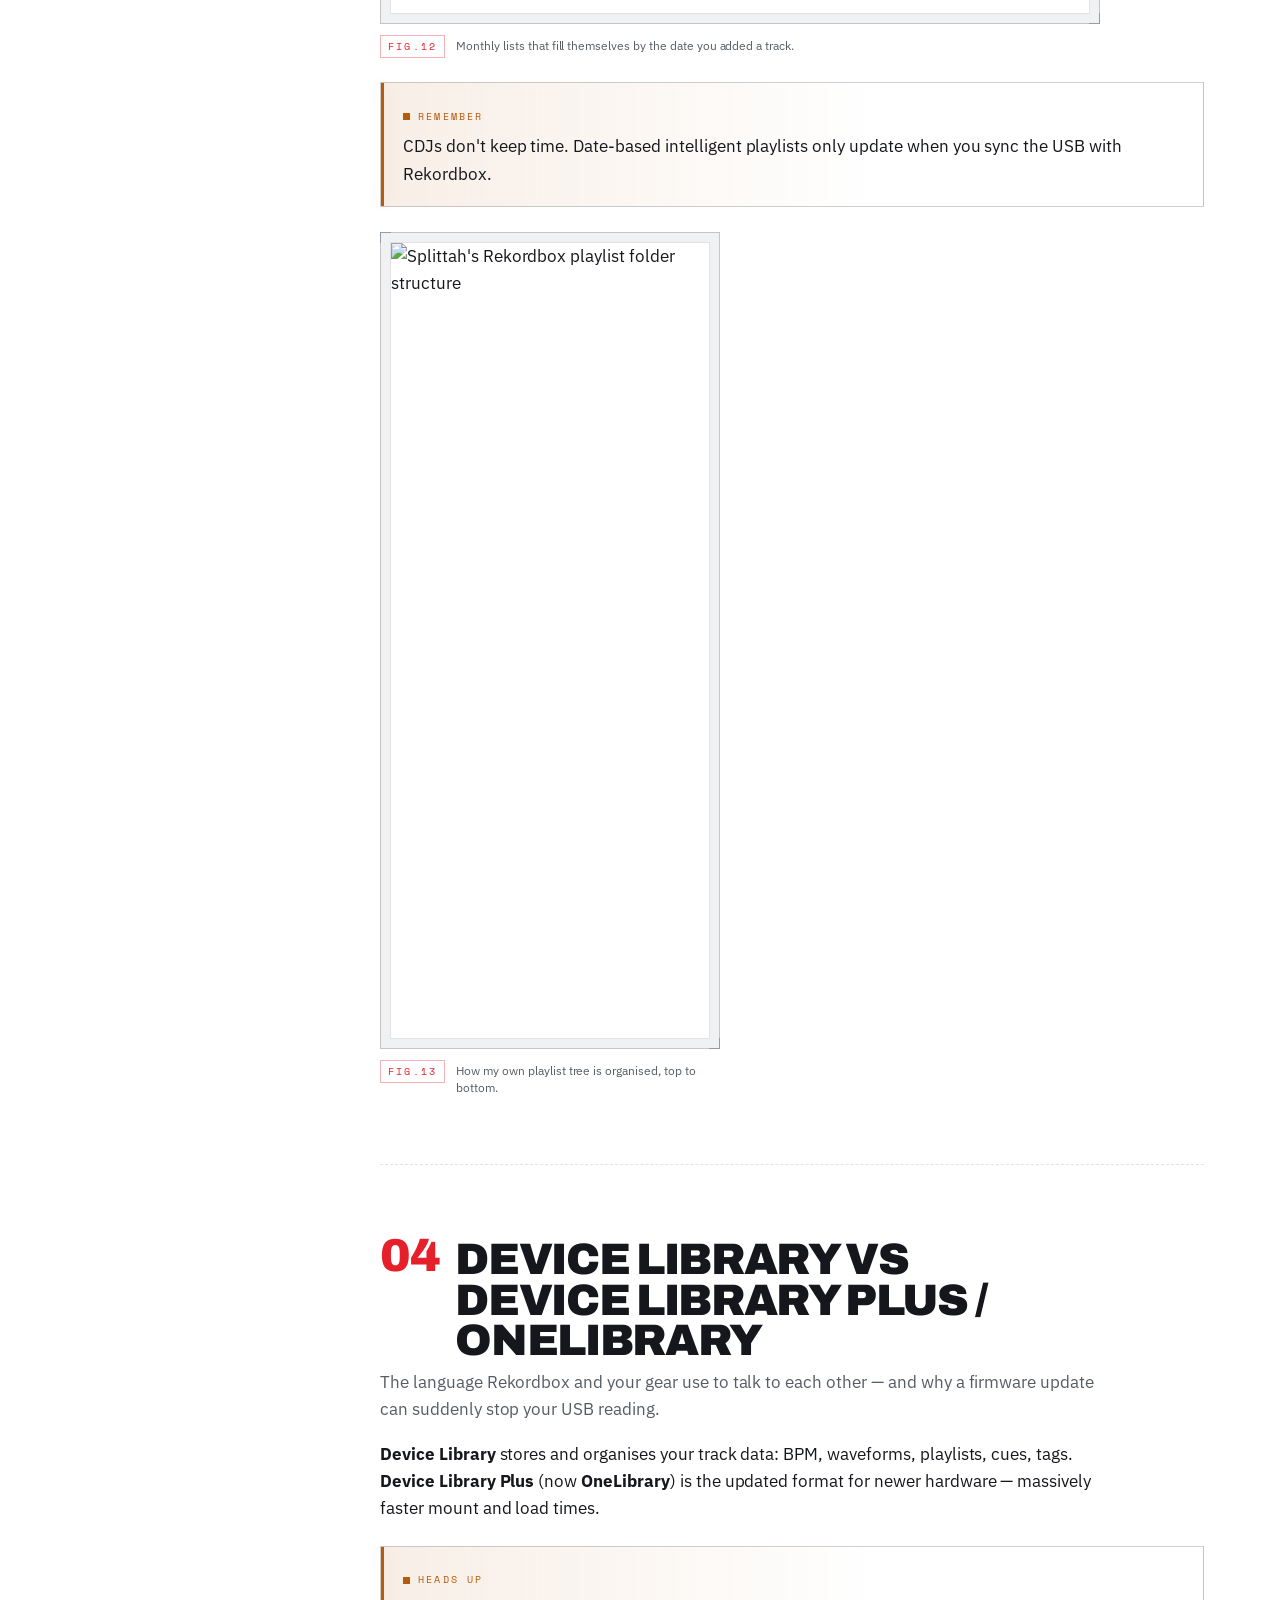
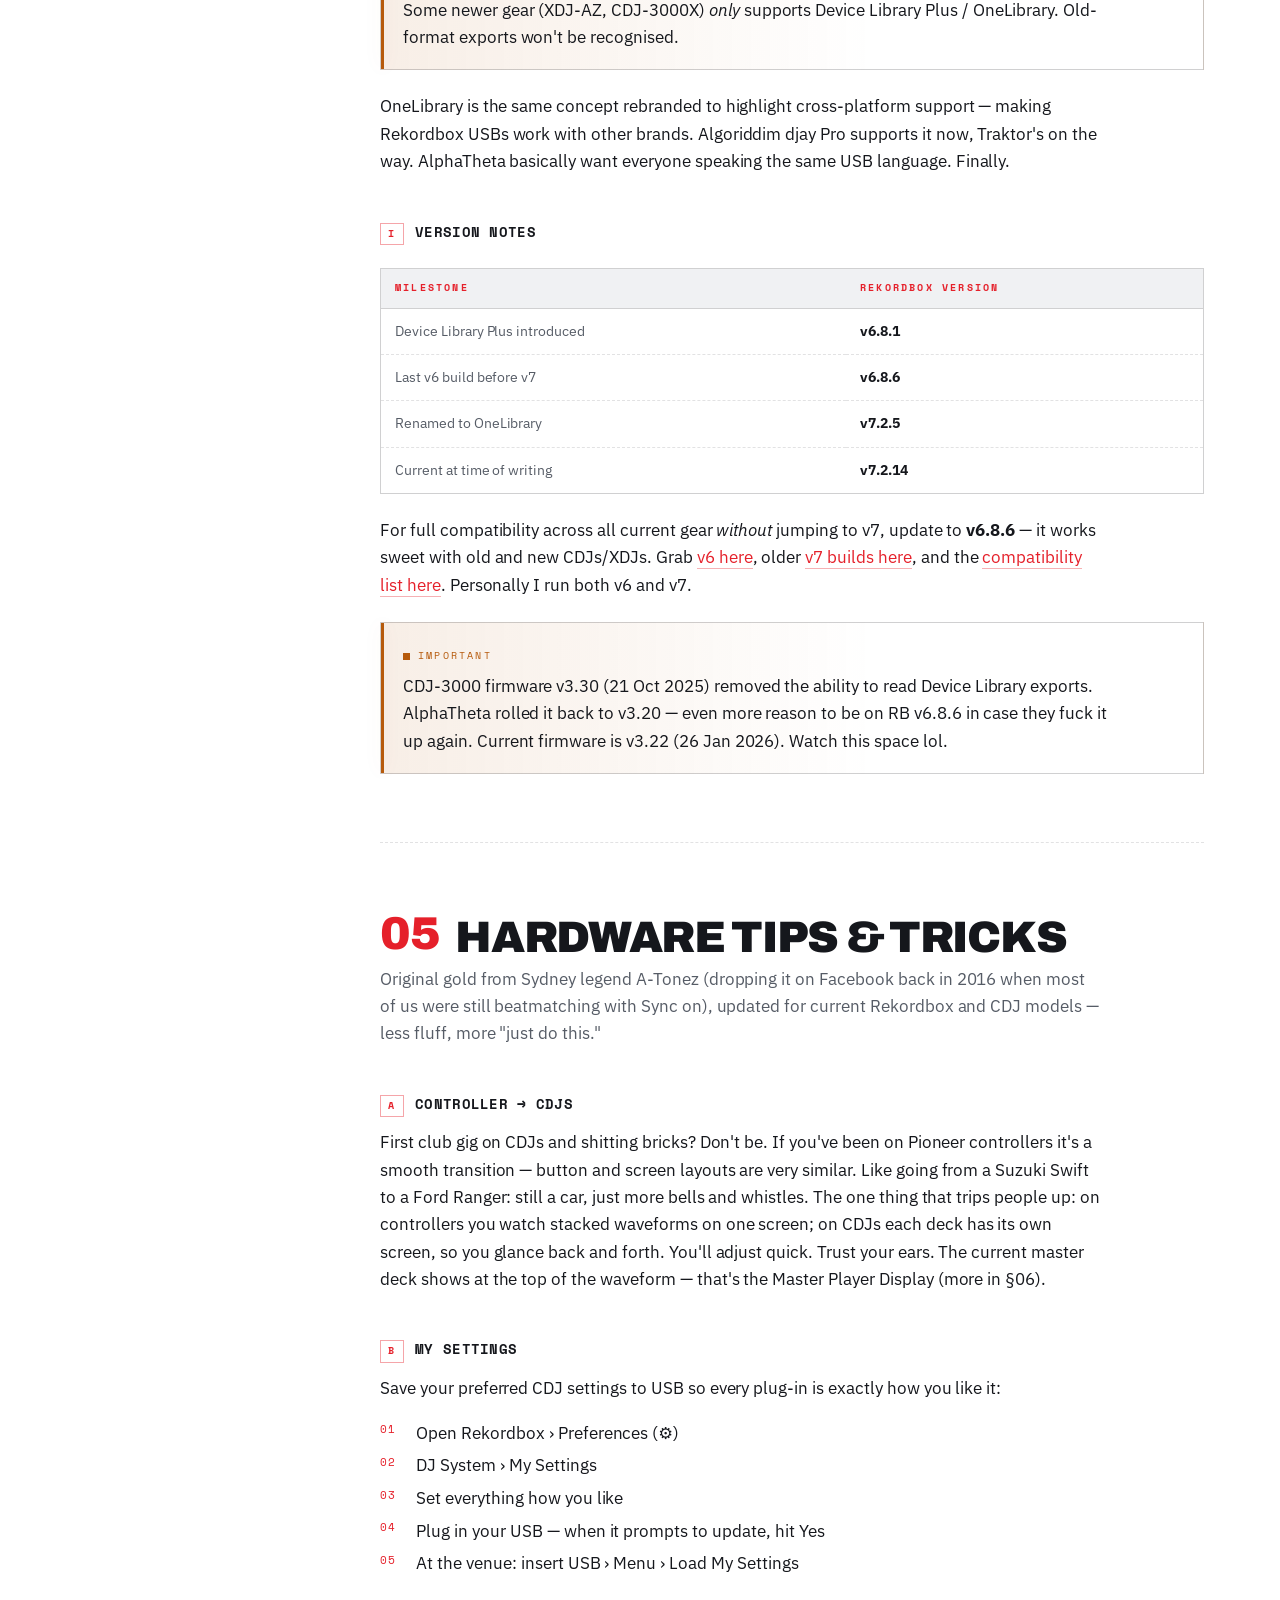
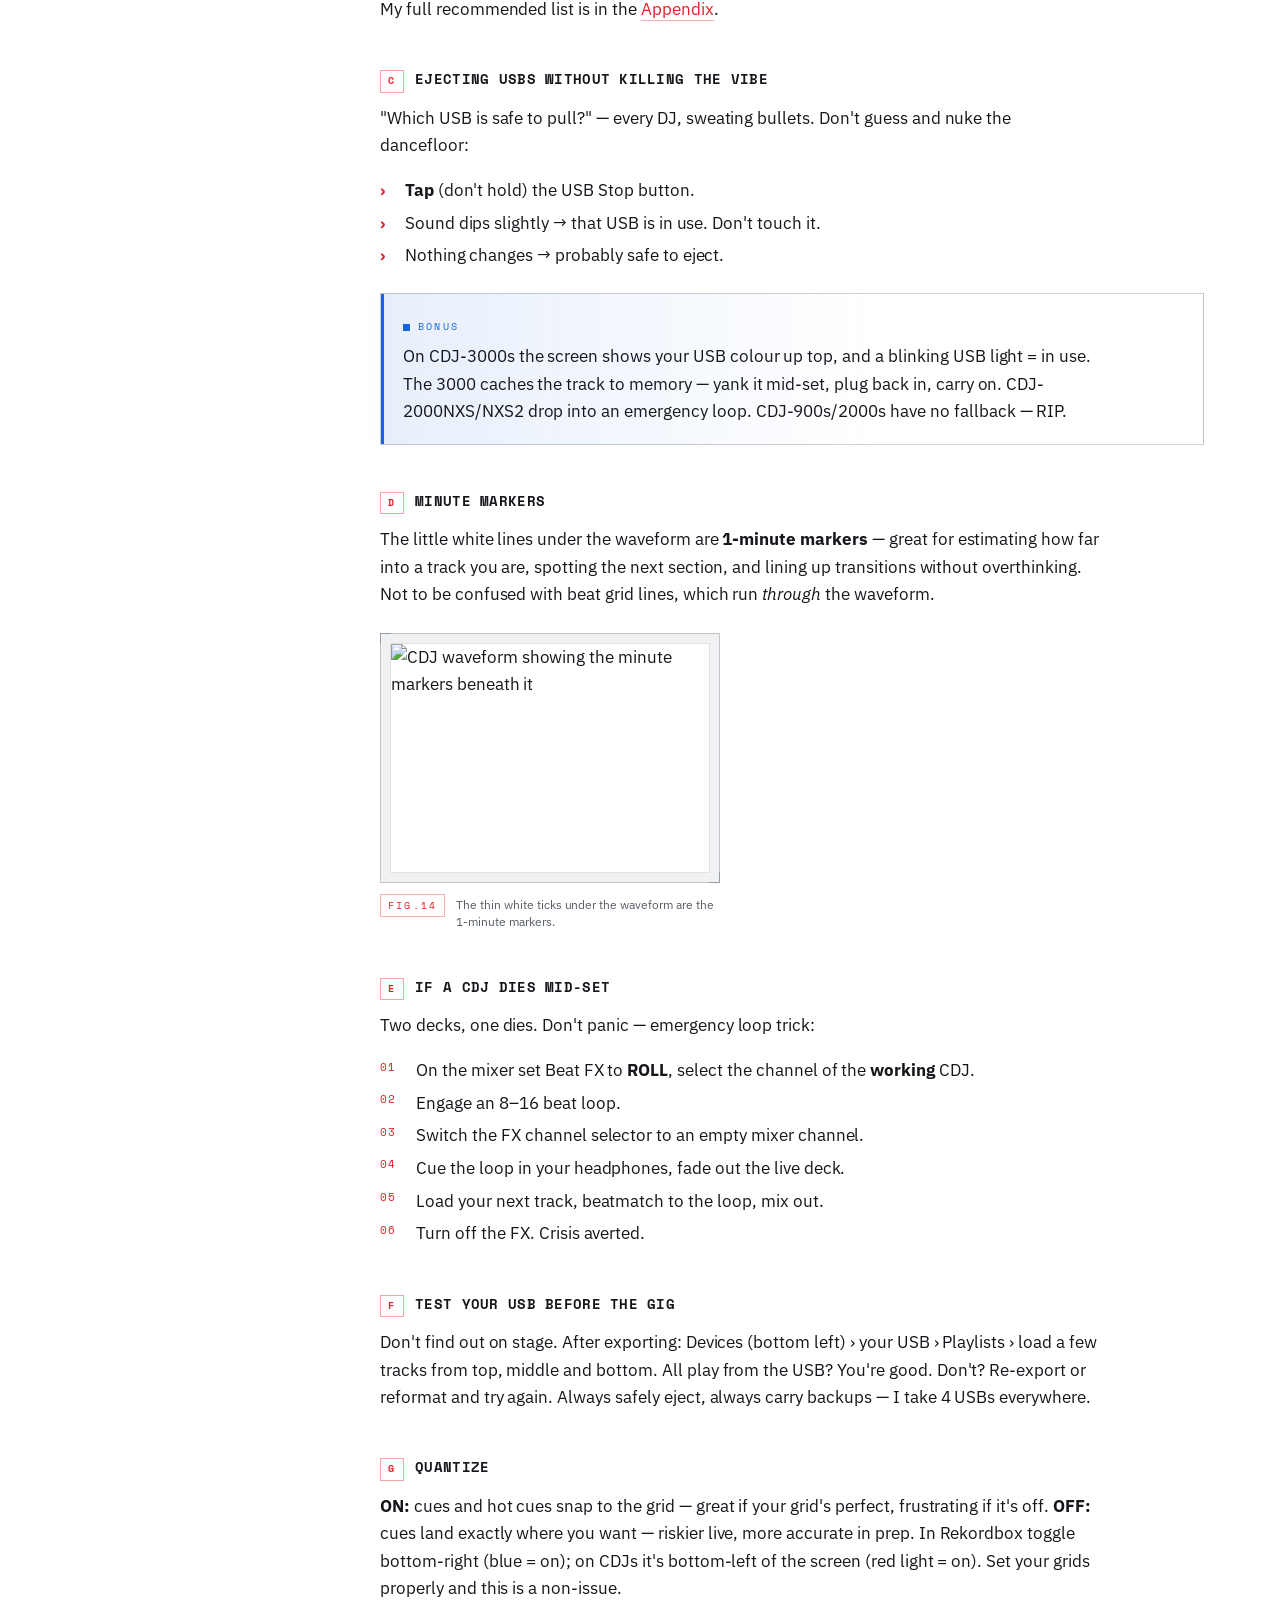
==== commit d97c88b8: "Website Update Update footer on all pages. Move acknowledgements out of footer on cheatsheet, update" ====
--- a/djcheatsheet/index.html
+++ b/djcheatsheet/index.html
@@ -162,7 +162,8 @@
         <li><a href="#s12"><span class="manual-index__n">12</span> Moving Your Database</a></li>
         <li><a href="#s13"><span class="manual-index__n">13</span> Backup Your Shit</a></li>
         <li><a href="#s14"><span class="manual-index__n">14</span> Troubleshooting</a></li>
-        <li><a href="#appendix"><span class="manual-index__n">A+</span> Appendix · My Settings</a></li>
+        <li><a href="#sa"><span class="manual-index__n">A</span> Appendix · My Settings</a></li>
+        <li><a href="#sb"><span class="manual-index__n">B</span> Appendix · Acknowledgements</a></li>
       </ul>
     </nav>
 
@@ -183,7 +184,8 @@
         <li><a href="#s12"><span class="manual-index__n">12</span> Moving Your Database</a></li>
         <li><a href="#s13"><span class="manual-index__n">13</span> Backup Your Shit</a></li>
         <li><a href="#s14"><span class="manual-index__n">14</span> Troubleshooting</a></li>
-        <li><a href="#appendix"><span class="manual-index__n">A+</span> Appendix · My Settings</a></li>
+        <li><a href="#sa"><span class="manual-index__n">A</span> Appendix · My Settings</a></li>
+        <li><a href="#sb"><span class="manual-index__n">B</span> Appendix · Acknowledgements</a></li>
       </ul>
     </details>
   </aside>
@@ -779,8 +781,8 @@
     </section>
 
     <!-- APPENDIX -->
-    <section class="sec" id="appendix">
-      <div class="sec__head"><span class="sec__num">A+</span><h2 class="sec__h">Appendix:<br>Recommended My Settings</h2></div>
+    <section class="sec" id="sa">
+      <div class="sec__head"><span class="sec__num">A+</span><h2 class="sec__h">Appendix A:<br>Recommended My Settings</h2></div>
       <p class="sec__kicker">My recommended CDJ settings — change whatever suits you. Save these to USB (§05-B) and load at the venue.</p>
       <div class="tbl-wrap"><table>
         <thead><tr><th>Setting</th><th>Recommended</th><th>Why it matters</th></tr></thead>
@@ -817,6 +819,14 @@
       </table></div>
     </section>
 
+    <section class="sec" id="sb">
+      <div class="sec__head"><span class="sec__num">A+</span><h2 class="sec__h">Appendix B:<br>Acknowledgements</h2></div>
+      <p class="sec__kicker">Big thanks to the following legends for their help:</p>
+      <p><strong>A-Tonez</strong> for being a legendary DJ and human, sharing the hardware tips back in 2016 when I was starting out and inspiring me to write this cheatsheet. </p>
+      <p><strong>Fannco</strong> for commentary, suggestions and major content at stupid hours of the night when we should both be asleep — night gremlins assemble, hoo-rah. </p>
+      <p><strong>Altai</strong> — you sexy, charismatic, humble legend — for reviewing and contributing. You go alright x </p>
+      <p><strong>Churrboi</strong> for taking my DJ Cheatsheet to the next level by generously building this website and handing me the source files so I could make it my own.</p>
+    </section>
   </main>
 </div>
 
@@ -824,21 +834,40 @@
 <footer class="foot">
   <div class="wrap foot__grid">
     <div>
-      <h2>Acknowledgements</h2>
-      <p>Big thanks to the following legends for their help:</p>
-      <p><strong>A-Tonez</strong> for being a legendary DJ and human, sharing the hardware tips back in 2016 when I was starting out and inspiring me to write this cheatsheet. </p>
-      <p><strong>Fannco</strong> for commentary, suggestions and major content at stupid hours of the night when we should both be asleep — night gremlins assemble, hoo-rah. </p>
-      <p><strong>Altai</strong> — you sexy, charismatic, humble legend — for reviewing and contributing. You go alright x </p>
-      <p><strong>Churrboi</strong> for taking my DJ Cheatsheet to the next level by generously building this website and handing me the source files so I could make it my own.</p>
+      <h2>Socials</h2>
+      <div class="row"><span class="k">Instagram </span><span class="v"><a href="https://www.instagram.com/splittahmusic" target="_blank" rel="noopener noreferrer">@splittahmusic</a></span></div>
+      <div class="row"><span class="k">Facebook </span><span class="v"><a href="https://www.facebook.com/splittah" target="_blank" rel="noopener noreferrer">splittah</a></span></div>
+      <div class="row"><span class="k">TikTok </span><span class="v"><a href="https://www.tiktok.com/@splittah" target="_blank" rel="noopener noreferrer">@splittah</a></span></div>
+      <div class="row"><span class="k">Twitch </span><span class="v"><a href="https://www.twitch.tv/splittah" target="_blank" rel="noopener noreferrer">Splittah</a></span></div>
+      <div class="row"><span class="k">SoundCloud </span><span class="v"><a href="https://soundcloud.com/splittah" target="_blank" rel="noopener noreferrer">Splittah</a></span></div>
+      <div class="row"><span class="k">Spotify </span><span class="v"><a href="https://open.spotify.com/user/splittah" target="_blank" rel="noopener noreferrer">Splittah</a></span></div>
     </div>
     <div class="foot__meta">
-      <div class="row"><span class="k">Document</span><span class="v">Splittah's DJ Cheatsheet</span></div>
-      <div class="row"><span class="k">Format</span><span class="v">Field manual · 14 sections</span></div>
-      <div class="row"><span class="k">Gear</span><span class="v">Pioneer / AlphaTheta + Rekordbox</span></div>
-      <div class="row"><span class="k">Last updated</span><span class="v">26 / 06 / 2026</span></div>
-      <div class="row"><span class="k">Status</span><span class="v"><span class="pulse">●</span> Send feedback &amp; suggestions</span></div>
-      <div class="row"><span class="k">Instagram</span><span class="v"><a href="https://www.instagram.com/splittahmusic" target="_blank" rel="noopener noreferrer">@splittahmusic</a></span></div>
-    </div>
+  <div class="row">
+    <span class="k">Document</span>
+    <span class="v">Splittah's DJ Cheatsheet</span>
+  </div>
+
+  <div class="row">
+    <span class="k">Format</span>
+    <span class="v">Field Manual · 14 Sections</span>
+  </div>
+
+  <div class="row">
+    <span class="k">System</span>
+    <span class="v">Pioneer DJ / AlphaTheta · Rekordbox</span>
+  </div>
+
+  <div class="row">
+    <span class="k">Last Updated</span>
+    <span class="v">26 / 06 / 2026</span>
+  </div>
+
+  <div class="row">
+    <span class="k">Status</span>
+    <span class="v"><span class="pulse">●</span> Maintained</span>
+  </div>
+</div>
   </div>
   <div class="wrap colophon">
     <span class="stamp">EOF · NAME YOUR FUCKING USB · BACK UP YOUR SHIT</span>
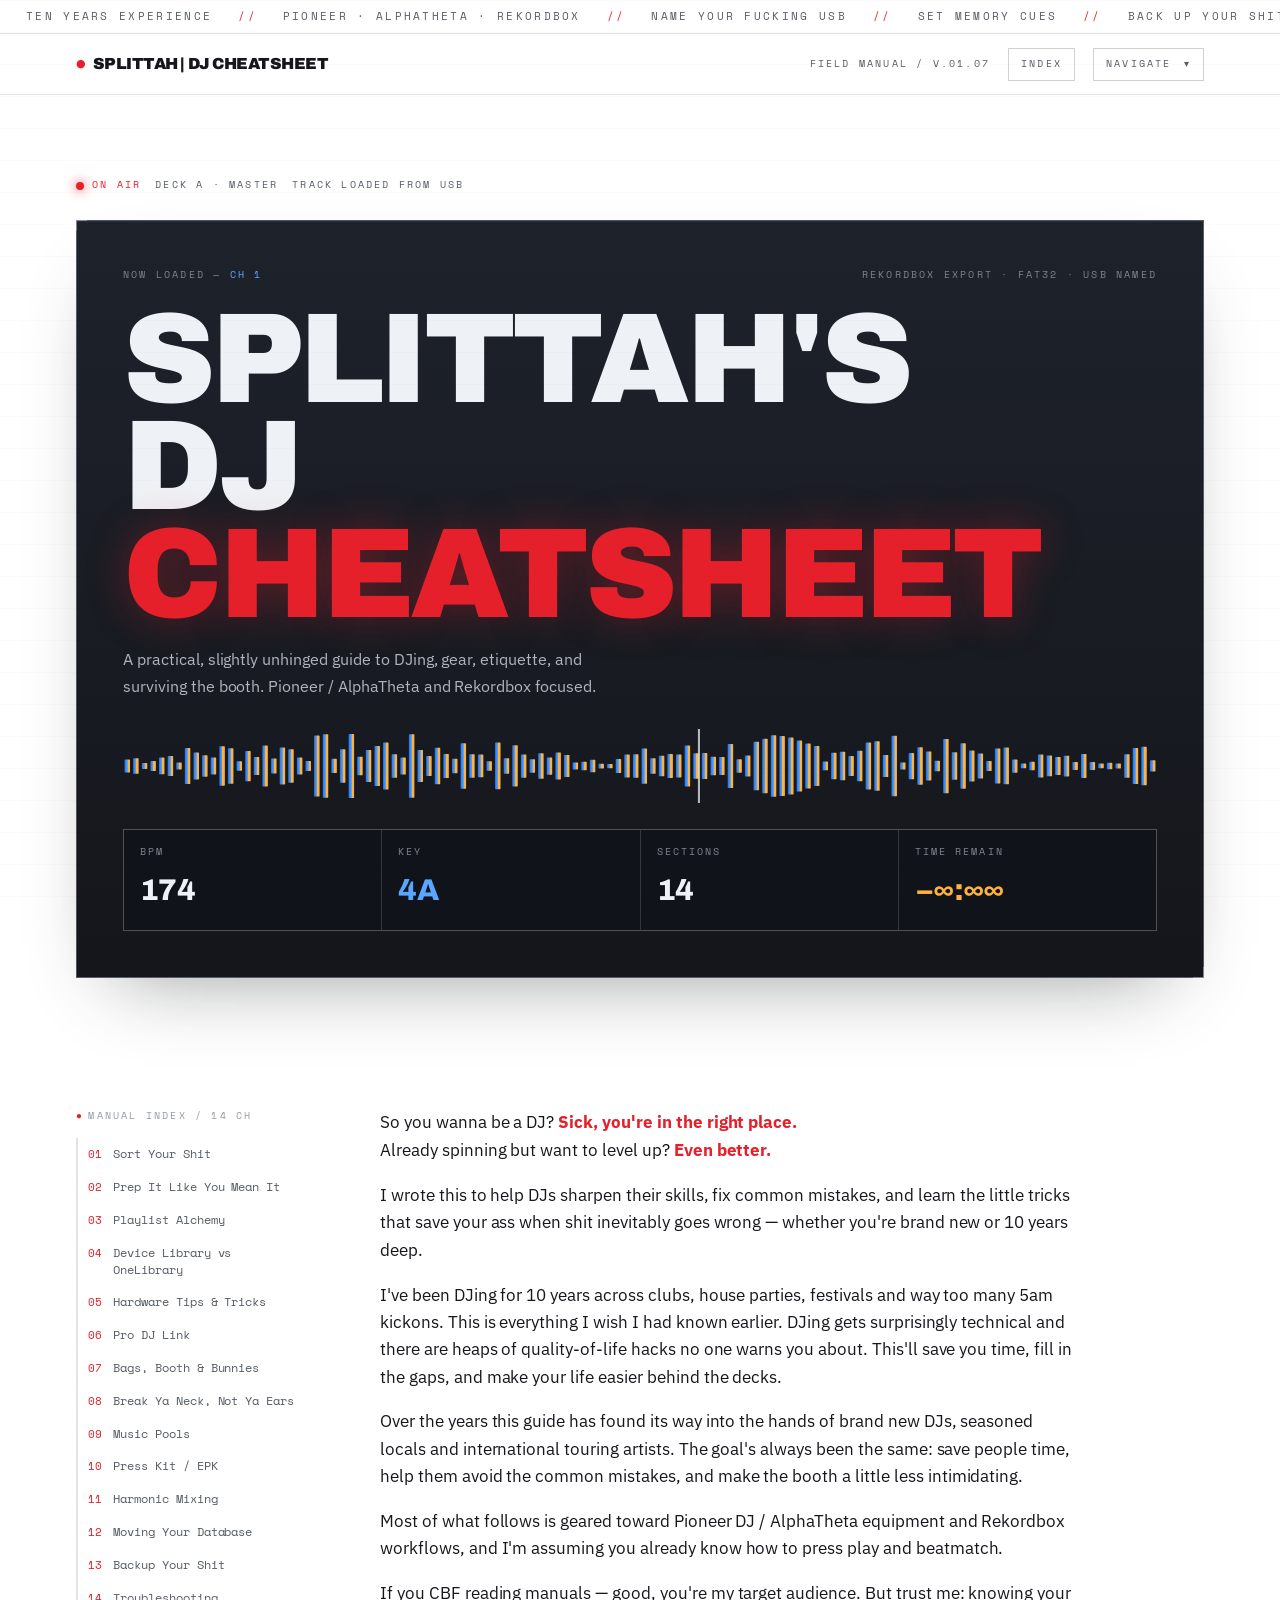
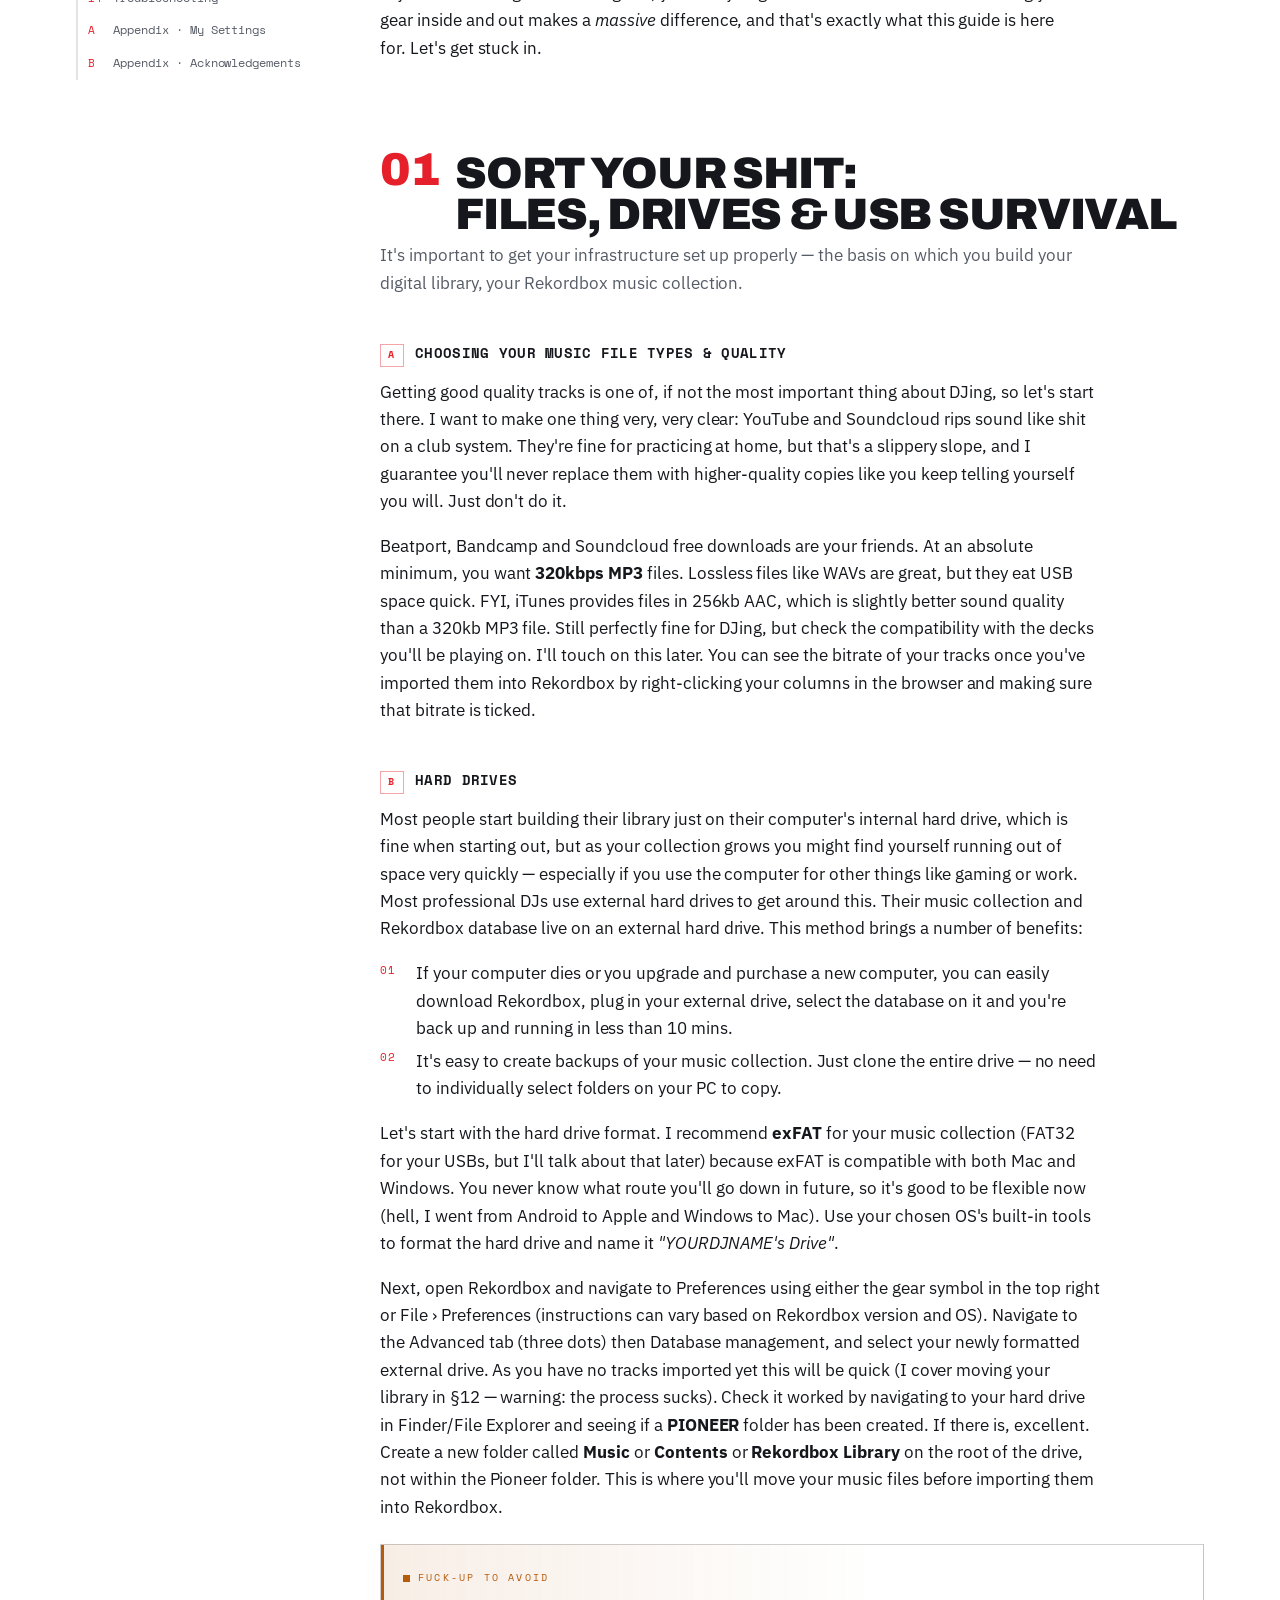
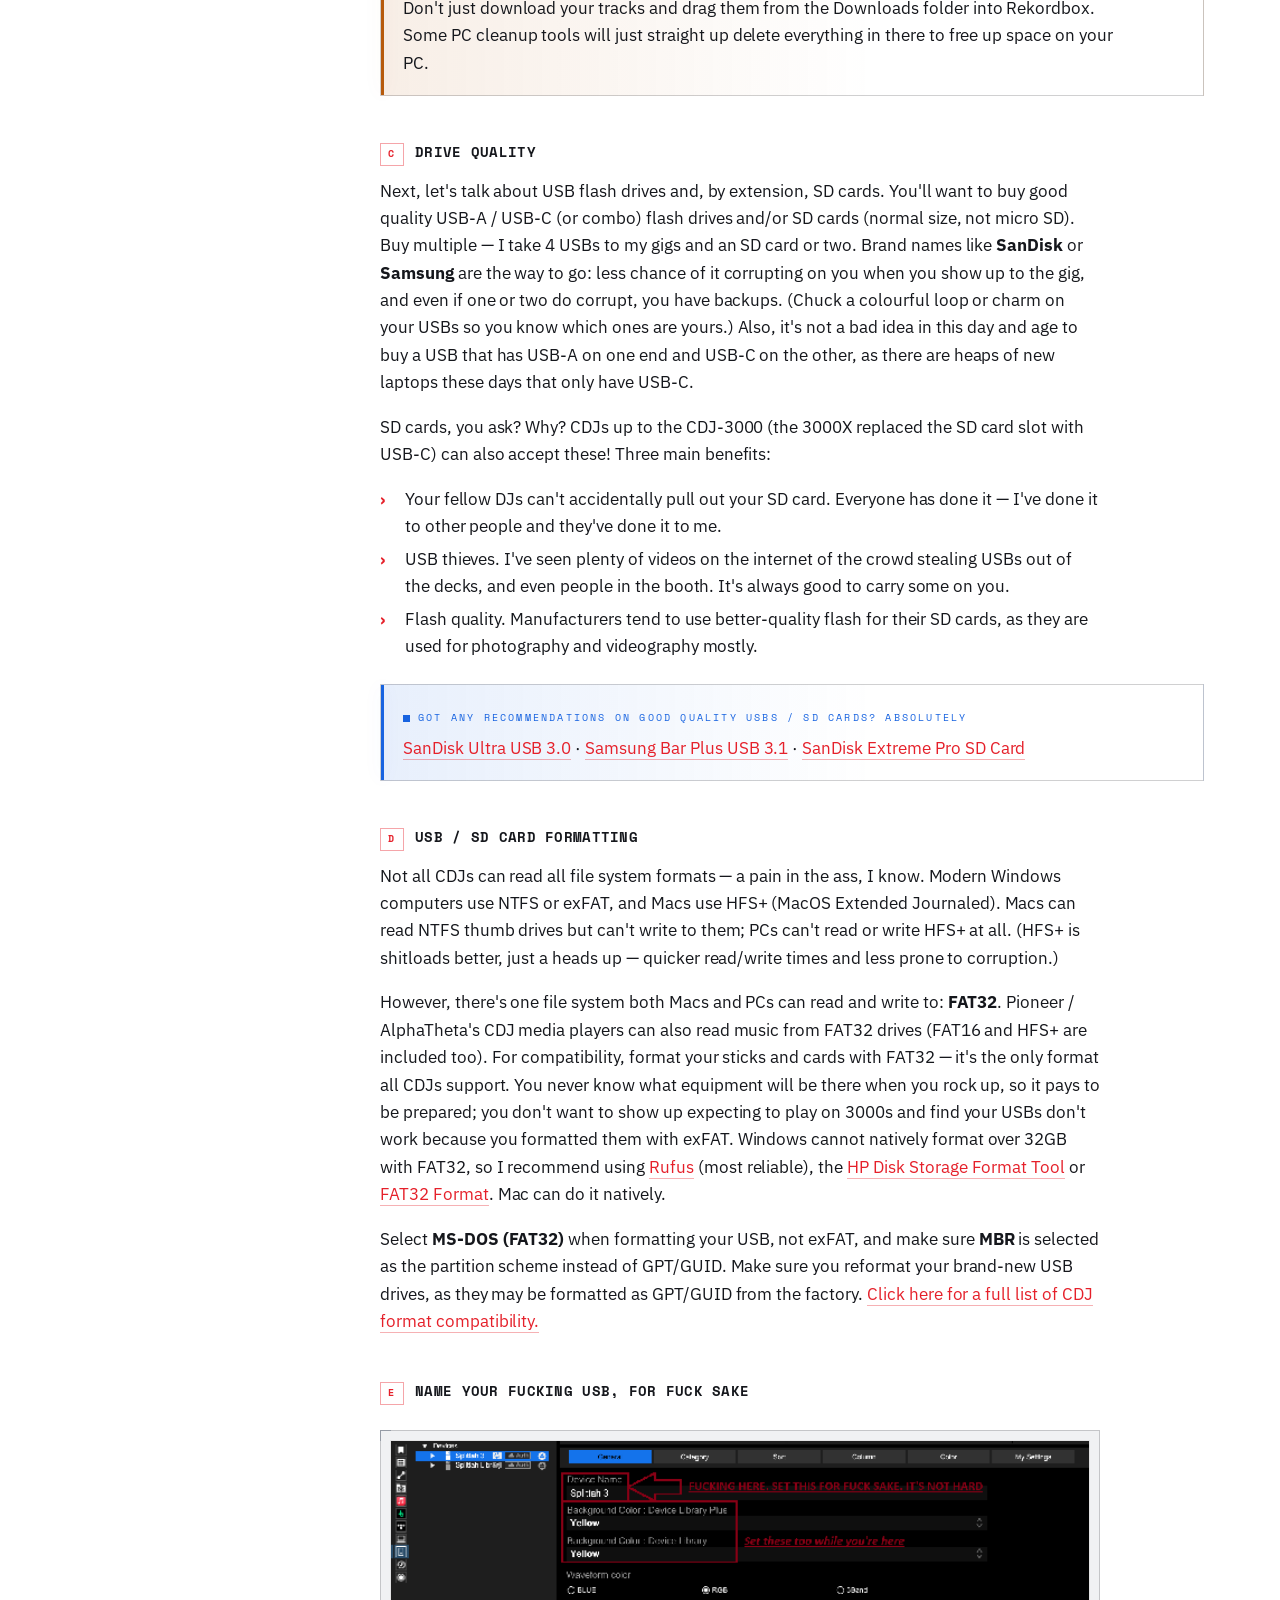
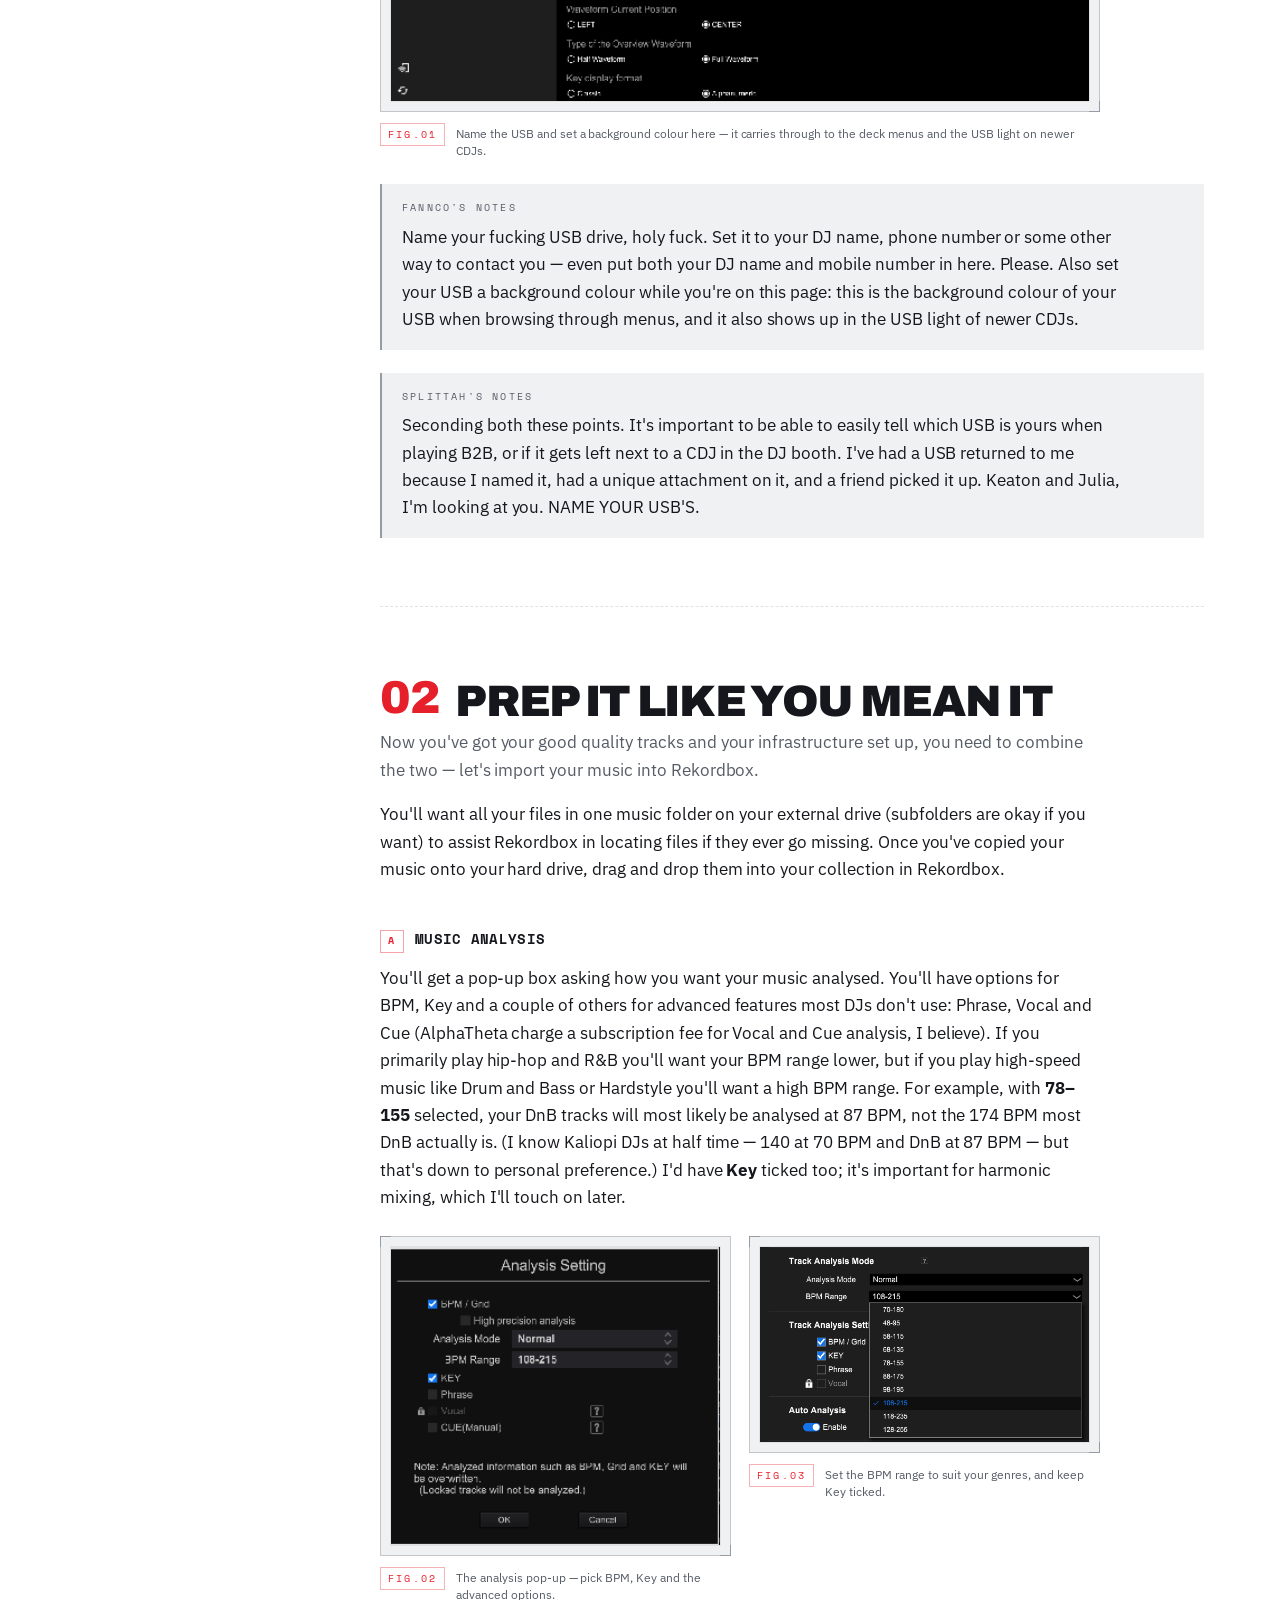
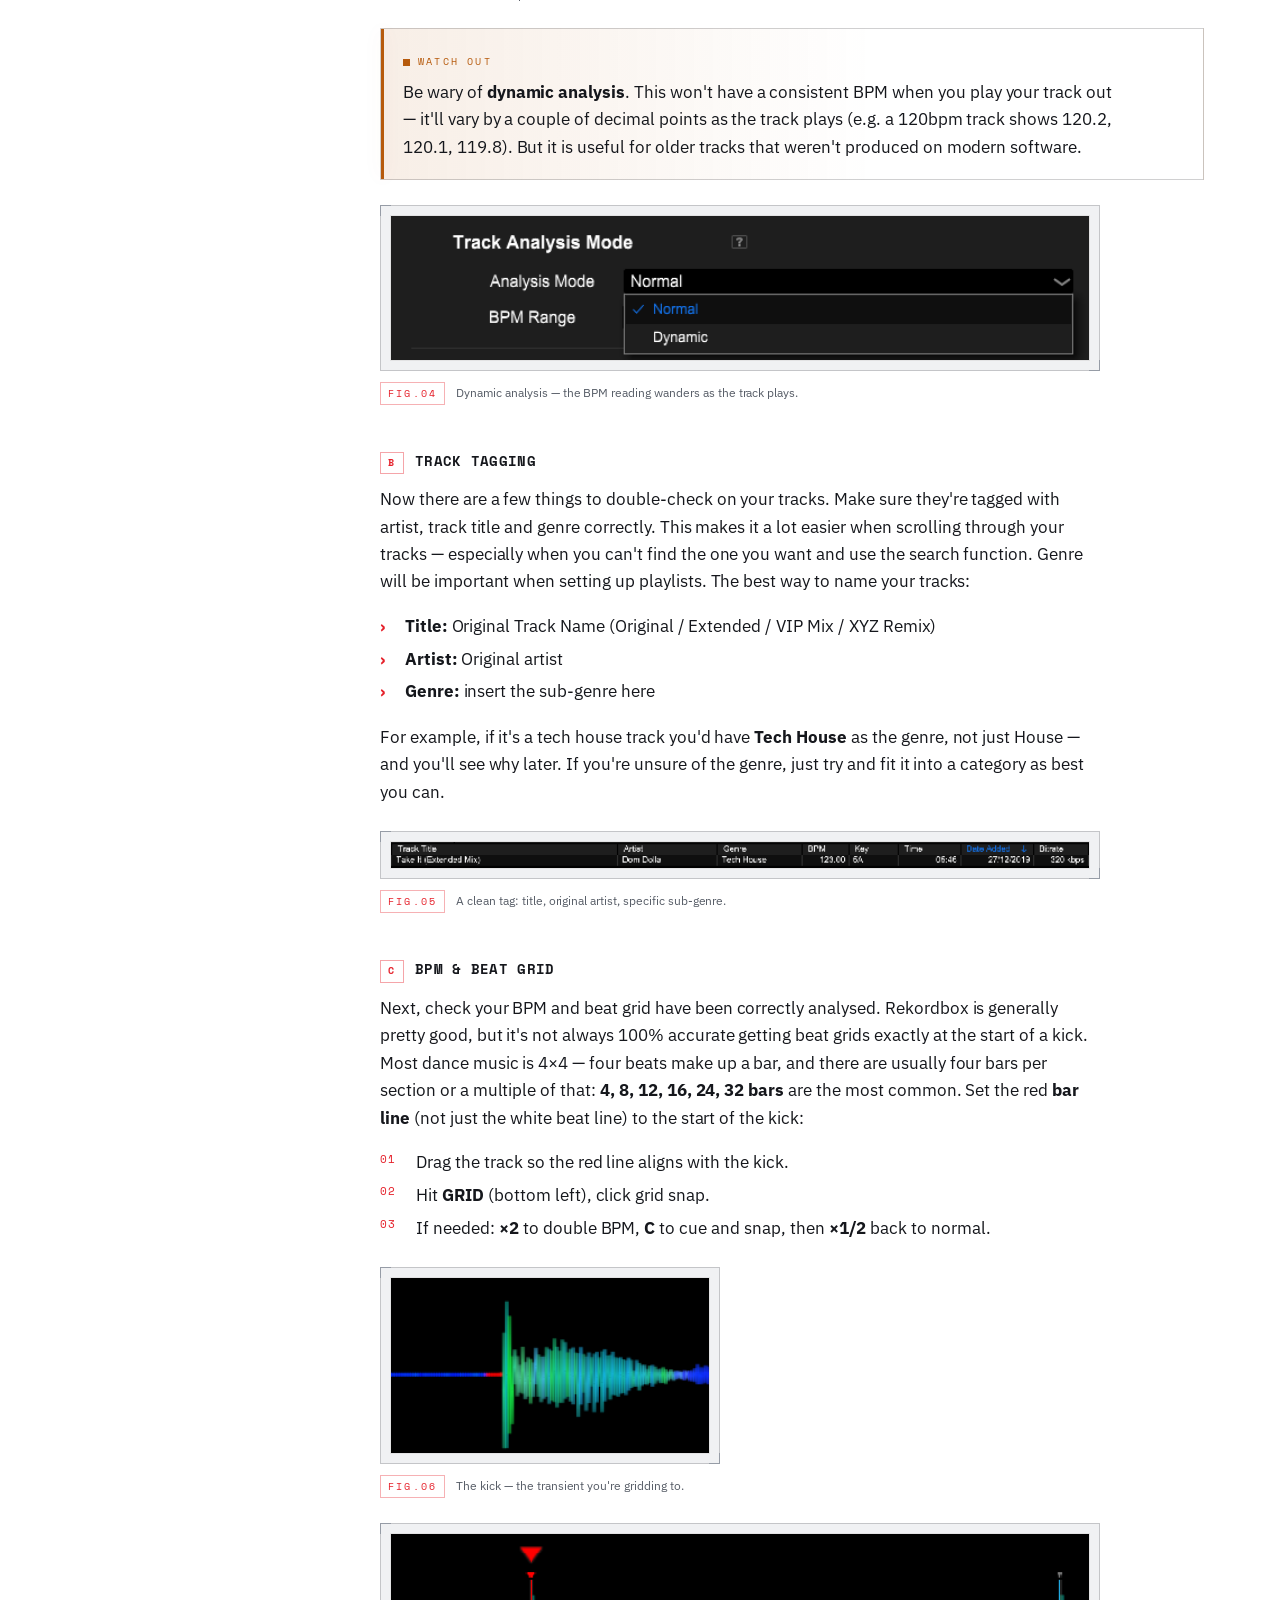
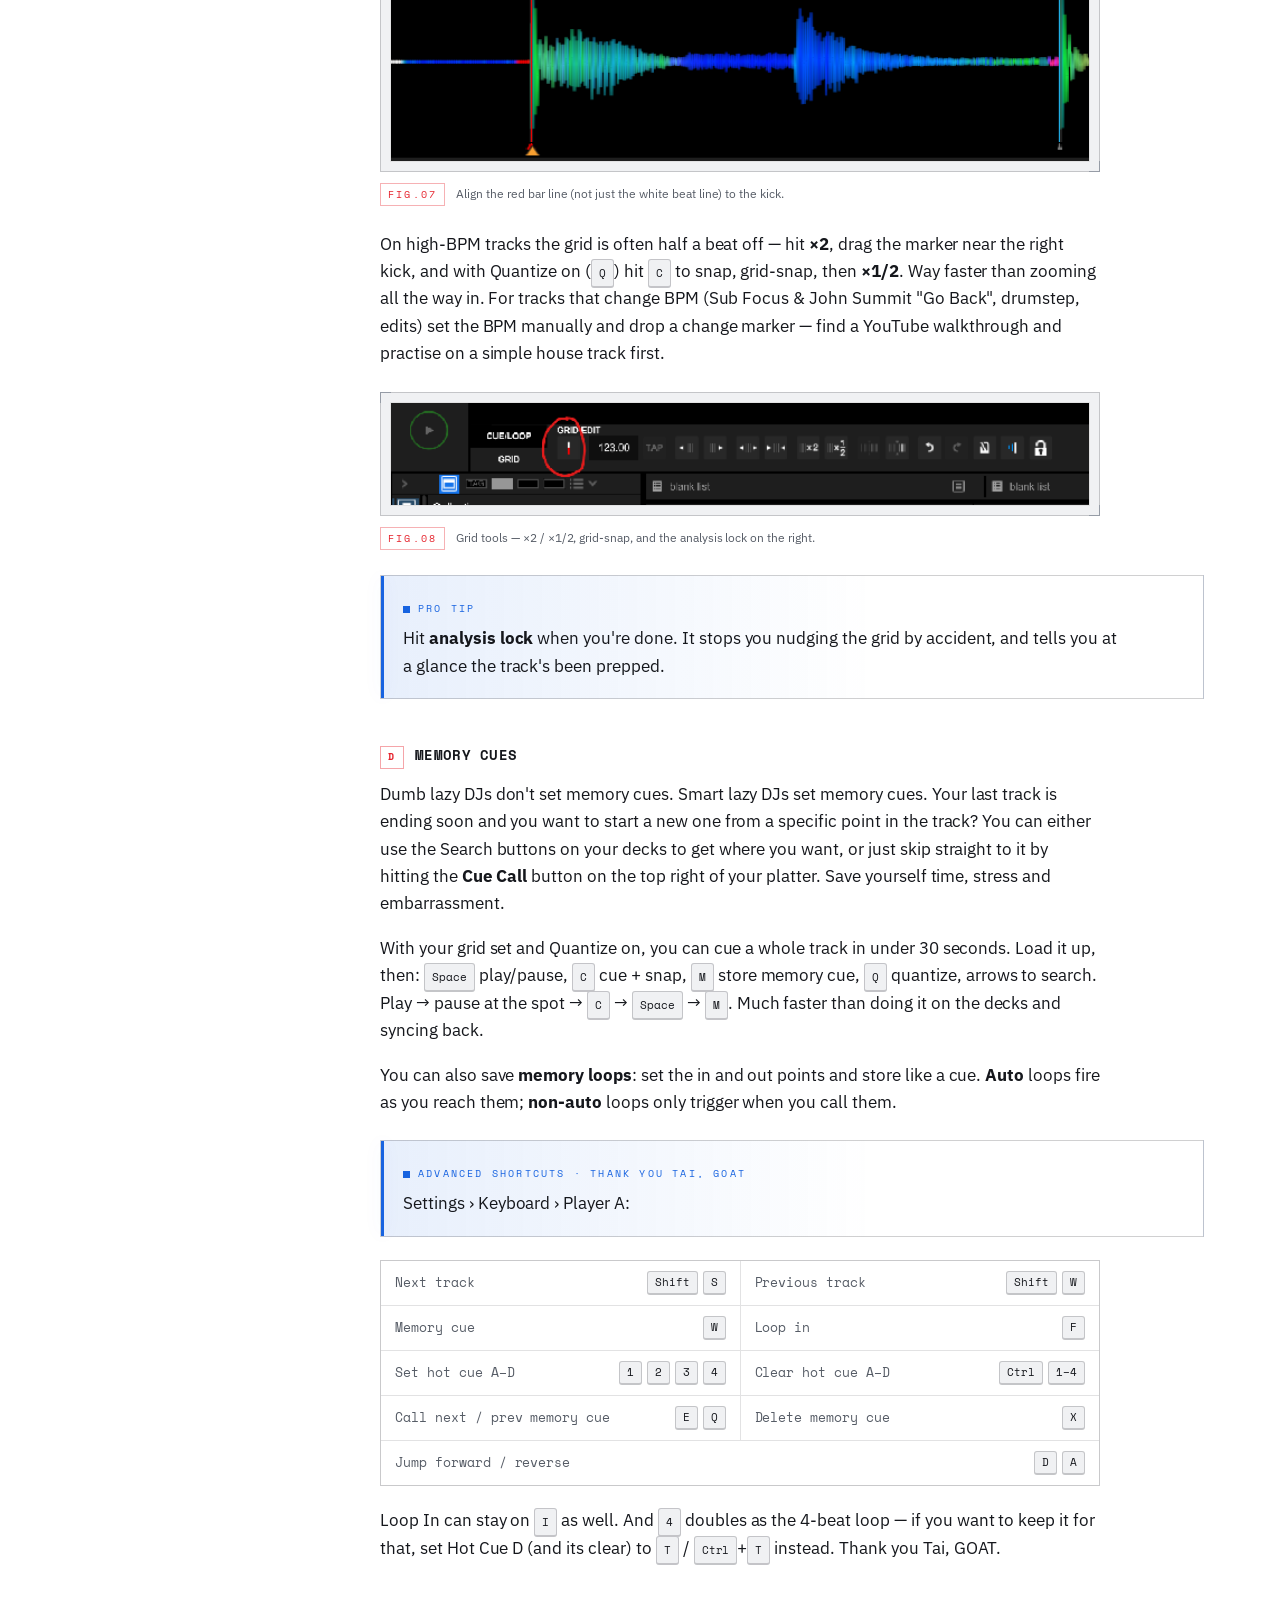
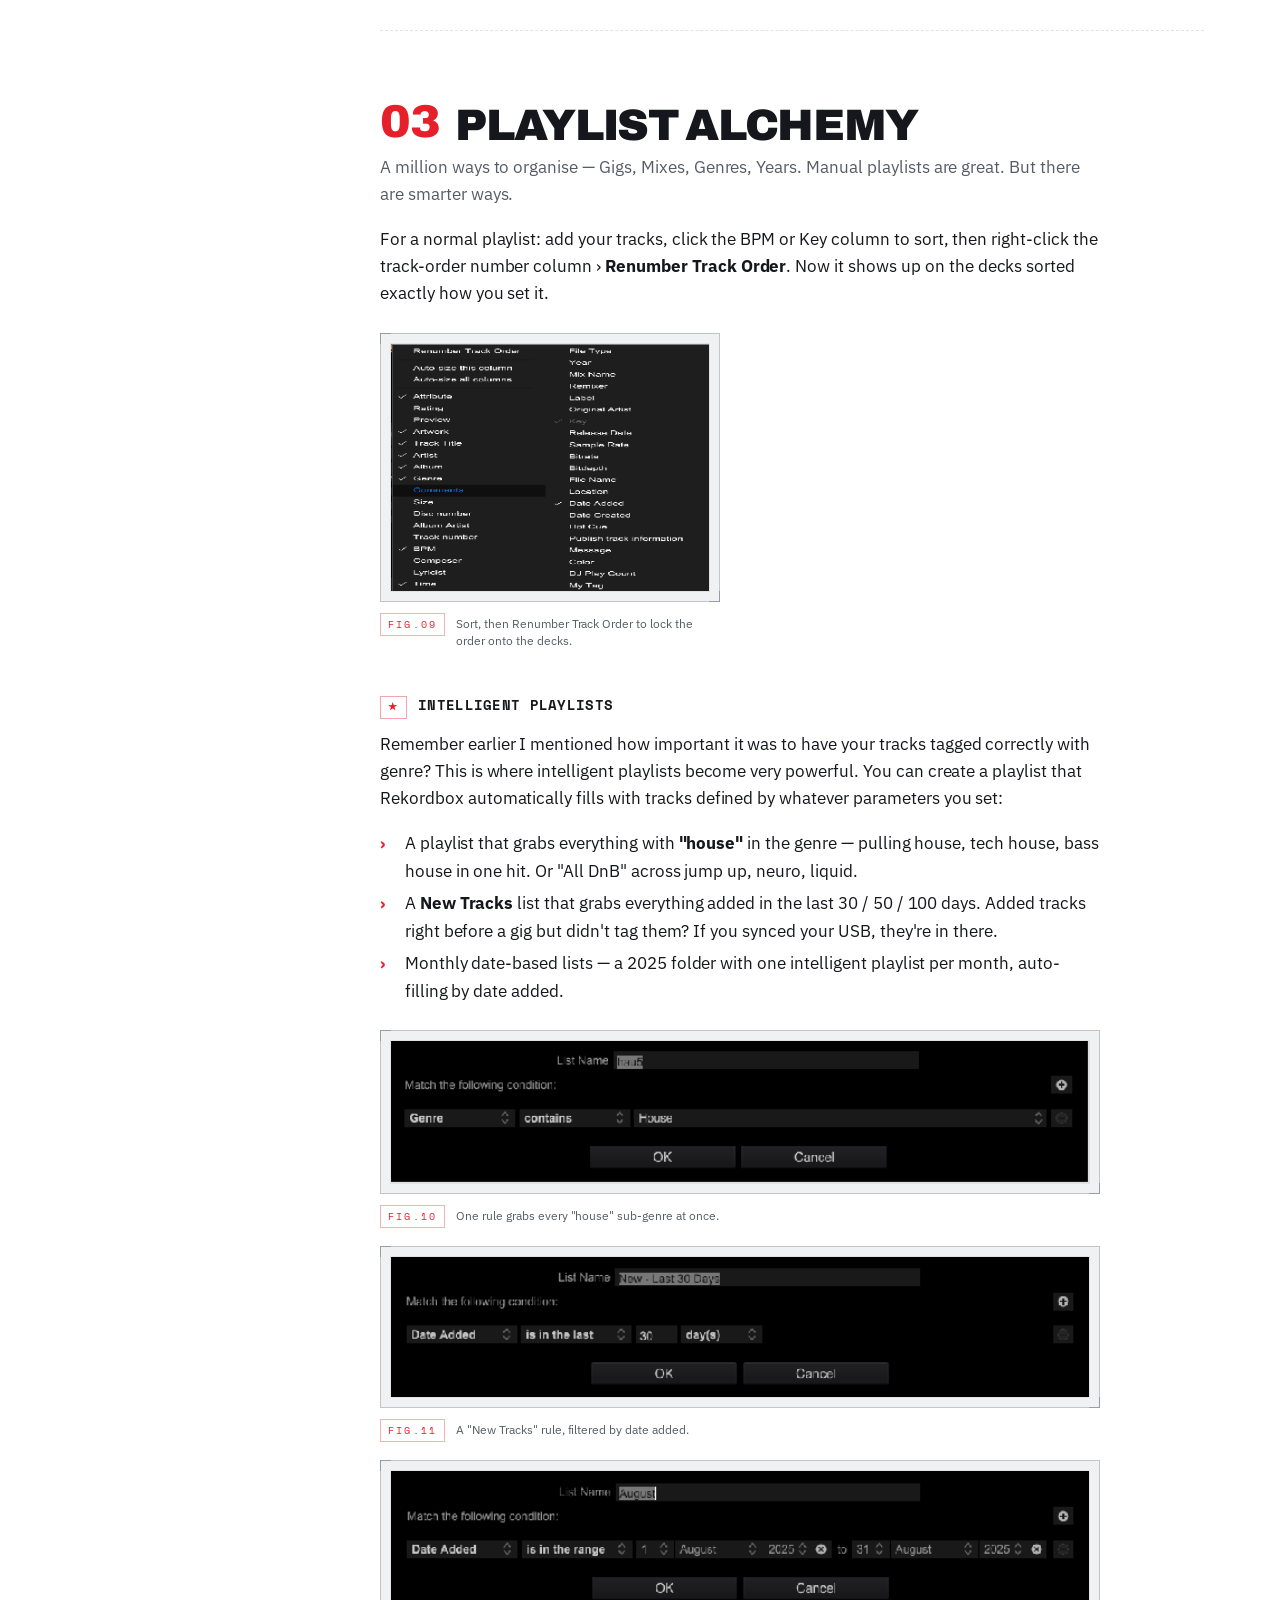
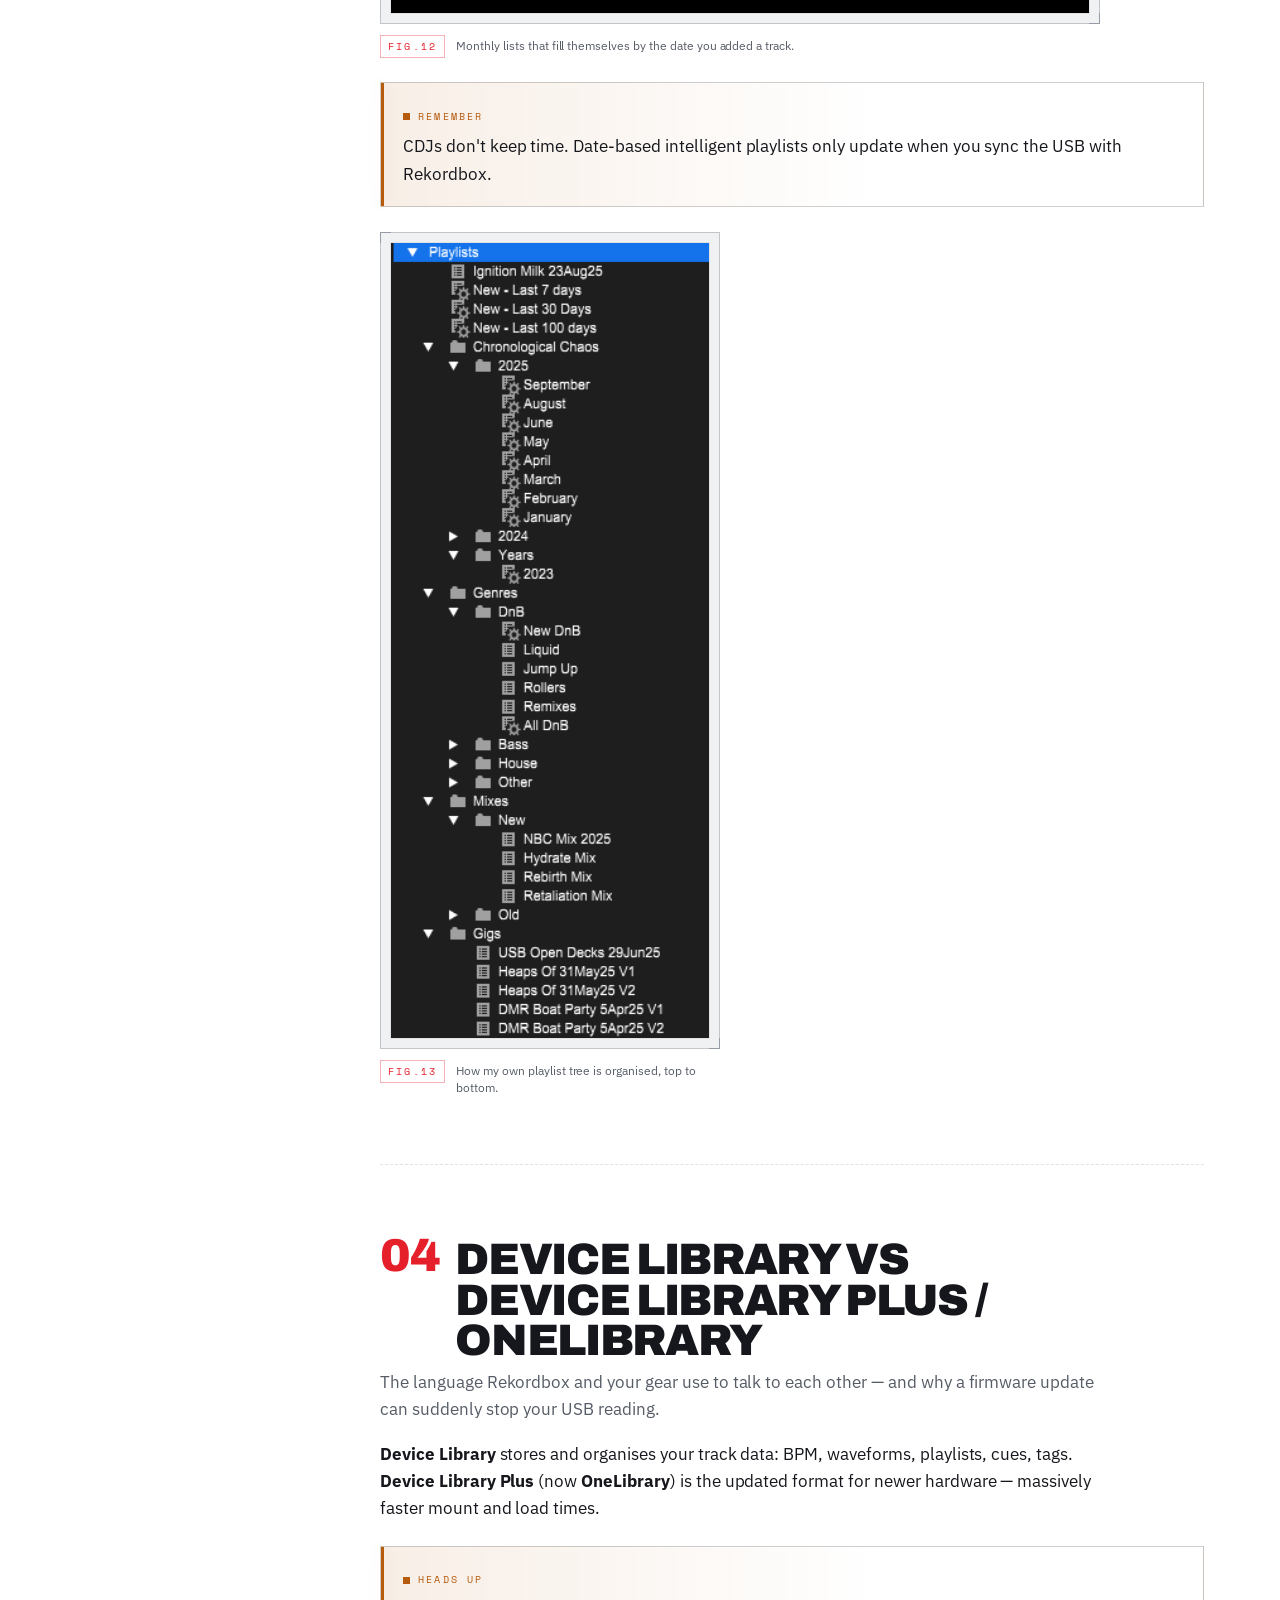
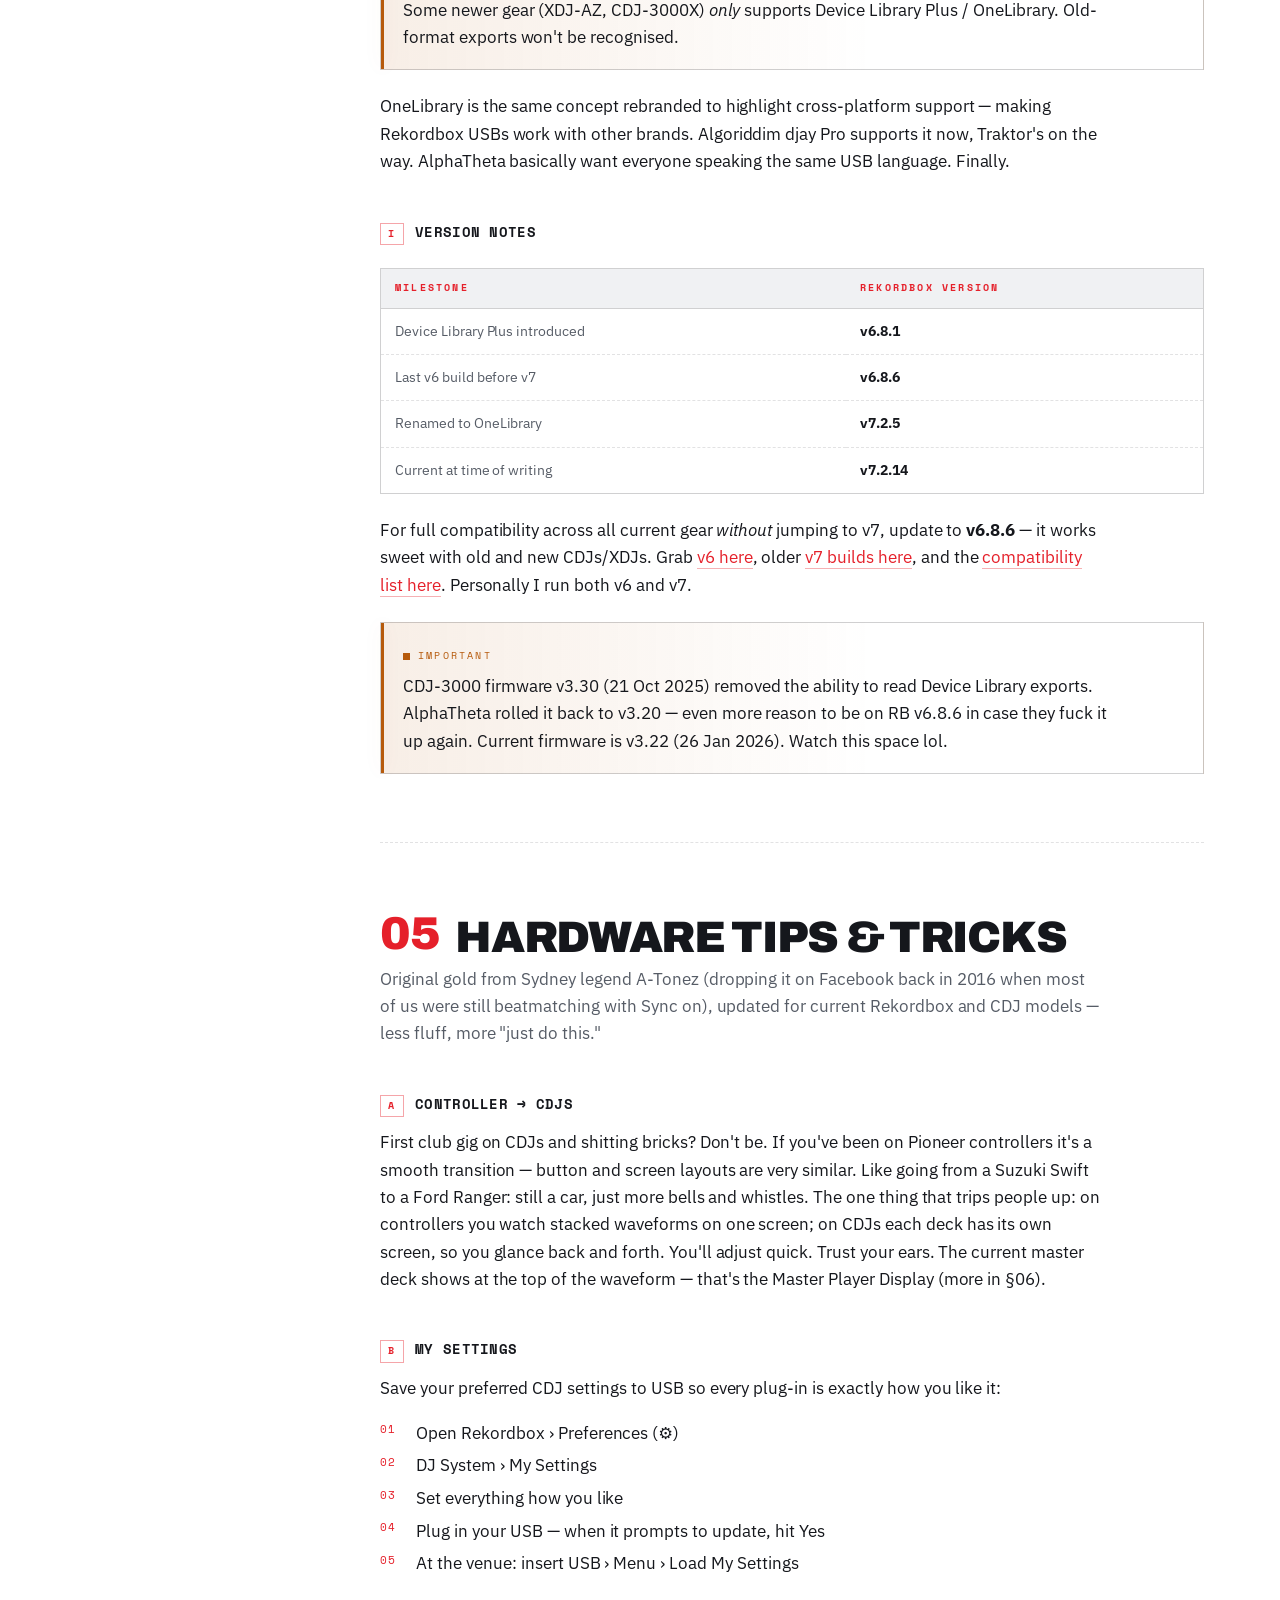
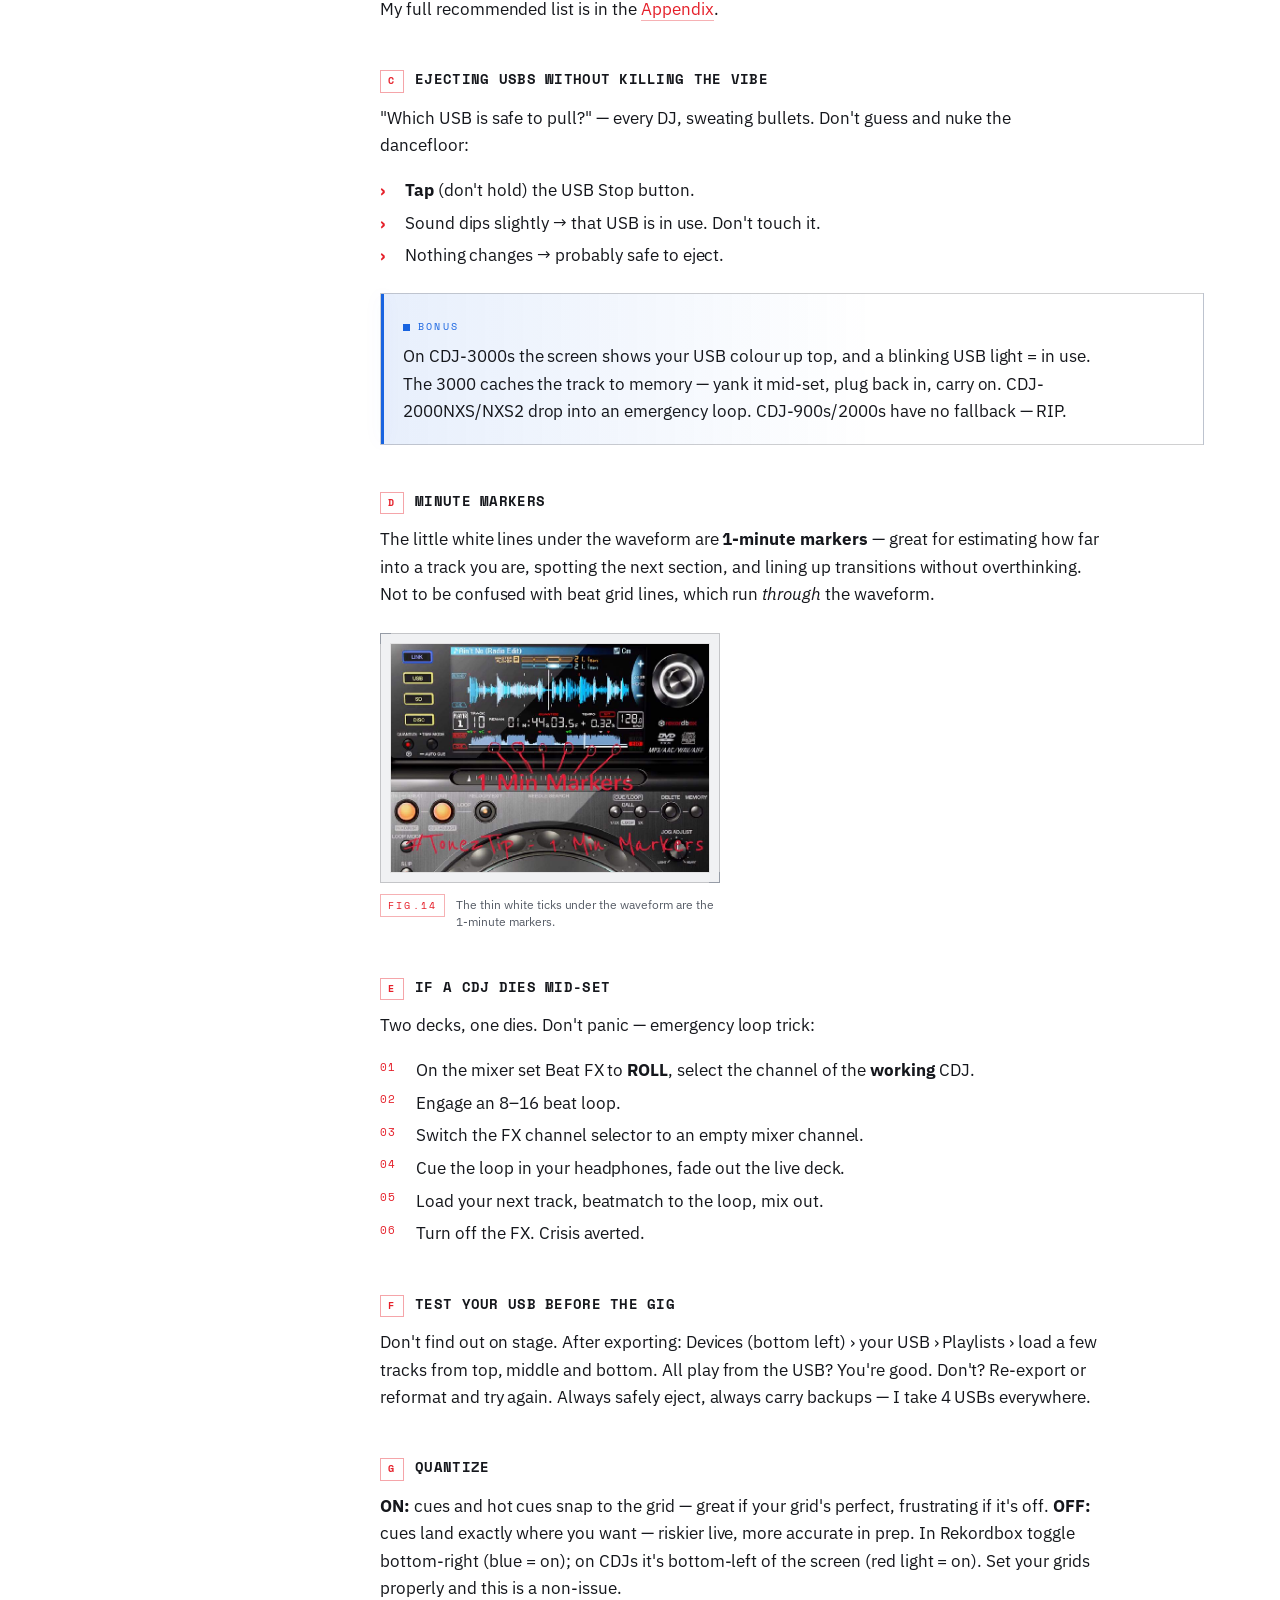
==== commit 86fd9aa4: "Fix DJ Cheatsheet images" ====
--- a/djcheatsheet/index.html
+++ b/djcheatsheet/index.html
@@ -1,39 +1,54 @@
 <!doctype html>
 <html lang="en">
 <head>
-<meta charset="utf-8" />
-<meta name="viewport" content="width=device-width, initial-scale=1" />
-<title>Splittah's DJ Cheatsheet — a field manual for the booth</title>
-<meta name="description" content="A practical, slightly unhinged guide to DJing, gear, etiquette and surviving the booth. Pioneer / AlphaTheta + Rekordbox, ten years deep." />
-<meta name="color-scheme" content="light" />
-<link rel="canonical" href="https://splittah.com.au/" />
-
-<!-- Open Graph — rich link previews (iMessage, Slack, Discord, WhatsApp, Facebook, LinkedIn) -->
-<meta property="og:type" content="website" />
-<meta property="og:site_name" content="Splittah's DJ Cheatsheet" />
-<meta property="og:url" content="https://splittah.com.au/" />
-<meta property="og:title" content="Splittah's DJ Cheatsheet — a field manual for the booth" />
-<meta property="og:description" content="A practical, slightly unhinged guide to DJing, gear, etiquette and surviving the booth. Pioneer / AlphaTheta + Rekordbox, ten years deep." />
-<meta property="og:image" content="https://splittah.com.au/og.png" />
-<meta property="og:image:secure_url" content="https://splittah.com.au/og.png" />
-<meta property="og:image:type" content="image/png" />
-<meta property="og:image:width" content="1200" />
-<meta property="og:image:height" content="630" />
-<meta property="og:image:alt" content="Splittah's DJ Cheatsheet — a field manual rendered as a CDJ deck screen" />
-
-<!-- Twitter / X card -->
-<meta name="twitter:card" content="summary_large_image" />
-<meta name="twitter:title" content="Splittah's DJ Cheatsheet — a field manual for the booth" />
-<meta name="twitter:description" content="A practical, slightly unhinged guide to DJing, gear, etiquette and surviving the booth. Pioneer / AlphaTheta + Rekordbox, ten years deep." />
-<meta name="twitter:image" content="https://splittah.com.au/og.png" />
-
-<link rel="preconnect" href="https://fonts.googleapis.com" />
-<link rel="preconnect" href="https://fonts.gstatic.com" crossorigin />
-<link href="https://fonts.googleapis.com/css2?family=Archivo:wght@500;600;800;900&family=IBM+Plex+Sans:ital,wght@0,400;0,500;0,600;0,700;1,400;1,600&family=Space+Mono:ital,wght@0,400;0,700;1,400&display=swap" rel="stylesheet" />
-
-<link rel="stylesheet" href="../css/main.css">
-<link rel="stylesheet" href="../css/cheatsheet.css">
-
+  <meta charset="utf-8" />
+  <meta name="viewport" content="width=device-width, initial-scale=1" />
+
+  <title>Splittah's DJ Cheatsheet | A Field Manual for the Booth</title>
+  <meta
+    name="description"
+    content="A practical, slightly unhinged guide to DJing, gear, etiquette and surviving the booth. Pioneer / AlphaTheta + Rekordbox, ten years deep."
+  />
+  <meta name="color-scheme" content="light" />
+
+  <link rel="canonical" href="https://splittah.com.au/djcheatsheet/" />
+
+<!-- Favicons -->
+<link rel="icon" type="image/png" sizes="32x32" href="/favicon-32x32.png">
+<link rel="icon" type="image/png" sizes="512x512" href="/favicon-512x512.png">
+<link rel="apple-touch-icon" sizes="180x180" href="/apple-touch-icon.png">
+
+  <!-- Open Graph -->
+  <meta property="og:type" content="website" />
+  <meta property="og:site_name" content="Splittah" />
+  <meta property="og:url" content="https://splittah.com.au/djcheatsheet/" />
+  <meta property="og:title" content="Splittah's DJ Cheatsheet | A Field Manual for the Booth" />
+  <meta
+    property="og:description"
+    content="A practical, slightly unhinged guide to DJing, gear, etiquette and surviving the booth."
+  />
+  <meta property="og:image" content="https://splittah.com.au/og-cheatsheet.png" />
+  <meta property="og:image:secure_url" content="https://splittah.com.au/og-cheatsheet.png" />
+  <meta property="og:image:type" content="image/png" />
+  <meta property="og:image:width" content="1200" />
+  <meta property="og:image:height" content="630" />
+  <meta property="og:image:alt" content="Splittah's DJ Cheatsheet — a field manual for the booth." />
+
+  <!-- Twitter / X -->
+  <meta name="twitter:card" content="summary_large_image" />
+  <meta name="twitter:title" content="Splittah's DJ Cheatsheet | A Field Manual for the Booth" />
+  <meta
+    name="twitter:description"
+    content="A practical, slightly unhinged guide to DJing, gear, etiquette and surviving the booth."
+  />
+  <meta name="twitter:image" content="https://splittah.com.au/og-cheatsheet.png" />
+
+  <link rel="preconnect" href="https://fonts.googleapis.com" />
+  <link rel="preconnect" href="https://fonts.gstatic.com" crossorigin />
+  <link href="https://fonts.googleapis.com/css2?family=Archivo:wght@500;600;800;900&family=IBM+Plex+Sans:ital,wght@0,400;0,500;0,600;0,700;1,400;1,600&family=Space+Mono:ital,wght@0,400;0,700;1,400&display=swap" rel="stylesheet" />
+
+  <link rel="stylesheet" href="../css/main.css">
+  <link rel="stylesheet" href="../css/cheatsheet.css">
 </head>
 
 <script>
@@ -255,7 +270,7 @@
       <div class="sub">
         <div class="sub__h"><span class="sub__tag">E</span> Name your fucking USB, for fuck sake</div>
         <figure class="fig">
-          <div class="fig__mount corners"><img src="img/image01.png" width="624" height="233" loading="lazy" alt="Rekordbox device settings showing the USB volume name and background colour"></div>
+          <div class="fig__mount corners"><img src="/img/image01.png" width="624" height="233" loading="lazy" alt="Rekordbox device settings showing the USB volume name and background colour"></div>
           <figcaption><span class="fig__tag">FIG.01</span><span>Name the USB and set a background colour here — it carries through to the deck menus and the USB light on newer CDJs.</span></figcaption>
         </figure>
         <div class="note">
@@ -279,14 +294,14 @@
         <div class="sub__h"><span class="sub__tag">A</span> Music analysis</div>
         <p>You'll get a pop-up box asking how you want your music analysed. You'll have options for BPM, Key and a couple of others for advanced features most DJs don't use: Phrase, Vocal and Cue (AlphaTheta charge a subscription fee for Vocal and Cue analysis, I believe). If you primarily play hip-hop and R&amp;B you'll want your BPM range lower, but if you play high-speed music like Drum and Bass or Hardstyle you'll want a high BPM range. For example, with <strong>78–155</strong> selected, your DnB tracks will most likely be analysed at 87 BPM, not the 174 BPM most DnB actually is. (I know Kaliopi DJs at half time — 140 at 70 BPM and DnB at 87 BPM — but that's down to personal preference.) I'd have <strong>Key</strong> ticked too; it's important for harmonic mixing, which I'll touch on later.</p>
         <div class="fig-row fig-row--2">
-          <figure class="fig"><div class="fig__mount corners"><img src="img/image02.png" width="294" height="266" loading="lazy" alt="Rekordbox analysis settings dialog"></div><figcaption><span class="fig__tag">FIG.02</span><span>The analysis pop-up — pick BPM, Key and the advanced options.</span></figcaption></figure>
-          <figure class="fig"><div class="fig__mount corners"><img src="img/image03.png" width="618" height="366" loading="lazy" alt="Rekordbox BPM range and key analysis preferences"></div><figcaption><span class="fig__tag">FIG.03</span><span>Set the BPM range to suit your genres, and keep Key ticked.</span></figcaption></figure>
+          <figure class="fig"><div class="fig__mount corners"><img src="/img/image02.png" width="294" height="266" loading="lazy" alt="Rekordbox analysis settings dialog"></div><figcaption><span class="fig__tag">FIG.02</span><span>The analysis pop-up — pick BPM, Key and the advanced options.</span></figcaption></figure>
+          <figure class="fig"><div class="fig__mount corners"><img src="/img/image03.png" width="618" height="366" loading="lazy" alt="Rekordbox BPM range and key analysis preferences"></div><figcaption><span class="fig__tag">FIG.03</span><span>Set the BPM range to suit your genres, and keep Key ticked.</span></figcaption></figure>
         </div>
         <div class="call call--warn">
           <div class="call__tag">Watch out</div>
           <p>Be wary of <strong>dynamic analysis</strong>. This won't have a consistent BPM when you play your track out — it'll vary by a couple of decimal points as the track plays (e.g. a 120bpm track shows 120.2, 120.1, 119.8). But it is useful for older tracks that weren't produced on modern software.</p>
         </div>
-        <figure class="fig"><div class="fig__mount corners"><img src="img/image04.png" width="621" height="128" loading="lazy" alt="Dynamic analysis waveform in Rekordbox"></div><figcaption><span class="fig__tag">FIG.04</span><span>Dynamic analysis — the BPM reading wanders as the track plays.</span></figcaption></figure>
+        <figure class="fig"><div class="fig__mount corners"><img src="/img/image04.png" width="621" height="128" loading="lazy" alt="Dynamic analysis waveform in Rekordbox"></div><figcaption><span class="fig__tag">FIG.04</span><span>Dynamic analysis — the BPM reading wanders as the track plays.</span></figcaption></figure>
       </div>
 
       <div class="sub">
@@ -298,7 +313,7 @@
           <li><strong>Genre:</strong> insert the sub-genre here</li>
         </ul>
         <p>For example, if it's a tech house track you'd have <strong>Tech House</strong> as the genre, not just House — and you'll see why later. If you're unsure of the genre, just try and fit it into a category as best you can.</p>
-        <figure class="fig"><div class="fig__mount corners"><img src="img/image05.png" width="624" height="24" loading="lazy" alt="A correctly tagged track row in Rekordbox"></div><figcaption><span class="fig__tag">FIG.05</span><span>A clean tag: title, original artist, specific sub-genre.</span></figcaption></figure>
+        <figure class="fig"><div class="fig__mount corners"><img src="/img/image05.png" width="624" height="24" loading="lazy" alt="A correctly tagged track row in Rekordbox"></div><figcaption><span class="fig__tag">FIG.05</span><span>A clean tag: title, original artist, specific sub-genre.</span></figcaption></figure>
       </div>
 
       <div class="sub">
@@ -309,10 +324,10 @@
           <li>Hit <strong>GRID</strong> (bottom left), click grid snap.</li>
           <li>If needed: <strong>×2</strong> to double BPM, <strong>C</strong> to cue and snap, then <strong>×1/2</strong> back to normal.</li>
         </ol>
-        <figure class="fig fig--narrow"><div class="fig__mount corners"><img src="img/image06.png" width="254" height="140" loading="lazy" alt="Waveform showing the start of a kick drum"></div><figcaption><span class="fig__tag">FIG.06</span><span>The kick — the transient you're gridding to.</span></figcaption></figure>
-        <figure class="fig"><div class="fig__mount corners"><img src="img/image07.png" width="624" height="203" loading="lazy" alt="Red bar line aligned to the start of the kick"></div><figcaption><span class="fig__tag">FIG.07</span><span>Align the red bar line (not just the white beat line) to the kick.</span></figcaption></figure>
+        <figure class="fig fig--narrow"><div class="fig__mount corners"><img src="/img/image06.png" width="254" height="140" loading="lazy" alt="Waveform showing the start of a kick drum"></div><figcaption><span class="fig__tag">FIG.06</span><span>The kick — the transient you're gridding to.</span></figcaption></figure>
+        <figure class="fig"><div class="fig__mount corners"><img src="/img/image07.png" width="624" height="203" loading="lazy" alt="Red bar line aligned to the start of the kick"></div><figcaption><span class="fig__tag">FIG.07</span><span>Align the red bar line (not just the white beat line) to the kick.</span></figcaption></figure>
         <p>On high-BPM tracks the grid is often half a beat off — hit <strong>×2</strong>, drag the marker near the right kick, and with Quantize on (<kbd>Q</kbd>) hit <kbd>C</kbd> to snap, grid-snap, then <strong>×1/2</strong>. Way faster than zooming all the way in. For tracks that change BPM (Sub Focus &amp; John Summit "Go Back", drumstep, edits) set the BPM manually and drop a change marker — find a YouTube walkthrough and practise on a simple house track first.</p>
-        <figure class="fig"><div class="fig__mount corners"><img src="img/image08.png" width="624" height="91" loading="lazy" alt="Rekordbox grid edit toolbar with x2, snap and analysis lock"></div><figcaption><span class="fig__tag">FIG.08</span><span>Grid tools — ×2 / ×1/2, grid-snap, and the analysis lock on the right.</span></figcaption></figure>
+        <figure class="fig"><div class="fig__mount corners"><img src="/img/image08.png" width="624" height="91" loading="lazy" alt="Rekordbox grid edit toolbar with x2, snap and analysis lock"></div><figcaption><span class="fig__tag">FIG.08</span><span>Grid tools — ×2 / ×1/2, grid-snap, and the analysis lock on the right.</span></figcaption></figure>
         <div class="call call--go">
           <div class="call__tag">Pro tip</div>
           <p>Hit <strong>analysis lock</strong> when you're done. It stops you nudging the grid by accident, and tells you at a glance the track's been prepped.</p>
@@ -348,7 +363,7 @@
       <div class="sec__head"><span class="sec__num">03</span><h2 class="sec__h">Playlist Alchemy</h2></div>
       <p class="sec__kicker">A million ways to organise — Gigs, Mixes, Genres, Years. Manual playlists are great. But there are smarter ways.</p>
       <p>For a normal playlist: add your tracks, click the BPM or Key column to sort, then right-click the track-order number column › <strong>Renumber Track Order</strong>. Now it shows up on the decks sorted exactly how you set it.</p>
-      <figure class="fig fig--narrow"><div class="fig__mount corners"><img src="img/image09.png" width="350" height="272" loading="lazy" alt="Right-click menu with Renumber Track Order in Rekordbox"></div><figcaption><span class="fig__tag">FIG.09</span><span>Sort, then Renumber Track Order to lock the order onto the decks.</span></figcaption></figure>
+      <figure class="fig fig--narrow"><div class="fig__mount corners"><img src="/img/image09.png" width="350" height="272" loading="lazy" alt="Right-click menu with Renumber Track Order in Rekordbox"></div><figcaption><span class="fig__tag">FIG.09</span><span>Sort, then Renumber Track Order to lock the order onto the decks.</span></figcaption></figure>
 
       <div class="sub">
         <div class="sub__h"><span class="sub__tag">★</span> Intelligent playlists</div>
@@ -359,15 +374,15 @@
           <li>Monthly date-based lists — a 2025 folder with one intelligent playlist per month, auto-filling by date added.</li>
         </ul>
         <div class="fig-row">
-          <figure class="fig"><div class="fig__mount corners"><img src="img/image10.png" width="624" height="127" loading="lazy" alt="Intelligent playlist rule matching house in the genre"></div><figcaption><span class="fig__tag">FIG.10</span><span>One rule grabs every "house" sub-genre at once.</span></figcaption></figure>
-          <figure class="fig"><div class="fig__mount corners"><img src="img/image11.png" width="624" height="125" loading="lazy" alt="Intelligent playlist for recently added tracks"></div><figcaption><span class="fig__tag">FIG.11</span><span>A "New Tracks" rule, filtered by date added.</span></figcaption></figure>
-          <figure class="fig"><div class="fig__mount corners"><img src="img/image12.png" width="624" height="127" loading="lazy" alt="Monthly date-based intelligent playlist rule"></div><figcaption><span class="fig__tag">FIG.12</span><span>Monthly lists that fill themselves by the date you added a track.</span></figcaption></figure>
+          <figure class="fig"><div class="fig__mount corners"><img src="/img/image10.png" width="624" height="127" loading="lazy" alt="Intelligent playlist rule matching house in the genre"></div><figcaption><span class="fig__tag">FIG.10</span><span>One rule grabs every "house" sub-genre at once.</span></figcaption></figure>
+          <figure class="fig"><div class="fig__mount corners"><img src="/img/image11.png" width="624" height="125" loading="lazy" alt="Intelligent playlist for recently added tracks"></div><figcaption><span class="fig__tag">FIG.11</span><span>A "New Tracks" rule, filtered by date added.</span></figcaption></figure>
+          <figure class="fig"><div class="fig__mount corners"><img src="/img/image12.png" width="624" height="127" loading="lazy" alt="Monthly date-based intelligent playlist rule"></div><figcaption><span class="fig__tag">FIG.12</span><span>Monthly lists that fill themselves by the date you added a track.</span></figcaption></figure>
         </div>
         <div class="call call--warn">
           <div class="call__tag">Remember</div>
           <p>CDJs don't keep time. Date-based intelligent playlists only update when you sync the USB with Rekordbox.</p>
         </div>
-        <figure class="fig fig--narrow"><div class="fig__mount corners"><img src="img/image13.png" width="252" height="630" loading="lazy" alt="Splittah's Rekordbox playlist folder structure"></div><figcaption><span class="fig__tag">FIG.13</span><span>How my own playlist tree is organised, top to bottom.</span></figcaption></figure>
+        <figure class="fig fig--narrow"><div class="fig__mount corners"><img src="/img/image13.png" width="252" height="630" loading="lazy" alt="Splittah's Rekordbox playlist folder structure"></div><figcaption><span class="fig__tag">FIG.13</span><span>How my own playlist tree is organised, top to bottom.</span></figcaption></figure>
       </div>
     </section>
 
@@ -441,7 +456,7 @@
       <div class="sub">
         <div class="sub__h"><span class="sub__tag">D</span> Minute markers</div>
         <p>The little white lines under the waveform are <strong>1-minute markers</strong> — great for estimating how far into a track you are, spotting the next section, and lining up transitions without overthinking. Not to be confused with beat grid lines, which run <em>through</em> the waveform.</p>
-        <figure class="fig fig--narrow"><div class="fig__mount corners"><img src="img/image14.png" width="340" height="244" loading="lazy" alt="CDJ waveform showing the minute markers beneath it"></div><figcaption><span class="fig__tag">FIG.14</span><span>The thin white ticks under the waveform are the 1-minute markers.</span></figcaption></figure>
+        <figure class="fig fig--narrow"><div class="fig__mount corners"><img src="/img/image14.png" width="340" height="244" loading="lazy" alt="CDJ waveform showing the minute markers beneath it"></div><figcaption><span class="fig__tag">FIG.14</span><span>The thin white ticks under the waveform are the 1-minute markers.</span></figcaption></figure>
       </div>
 
       <div class="sub">
@@ -533,9 +548,9 @@
           <li><strong>CDJ-3000:</strong> full master waveform; tap to switch to the Type 2 line meter</li>
         </ul>
         <div class="fig-row">
-          <figure class="fig"><div class="fig__mount corners"><img src="img/image15.png" width="462" height="70" loading="lazy" alt="CDJ-2000NXS bar phase meter"></div><figcaption><span class="fig__tag">FIG.15</span><span>CDJ-2000NXS — bar phase meter (Type 1).</span></figcaption></figure>
-          <figure class="fig"><div class="fig__mount corners"><img src="img/image16.png" width="624" height="140" loading="lazy" alt="CDJ-2000NXS2 line phase meter"></div><figcaption><span class="fig__tag">FIG.16</span><span>CDJ-2000NXS2 — line phase meter (Type 2).</span></figcaption></figure>
-          <figure class="fig"><div class="fig__mount corners"><img src="img/image17.png" width="624" height="141" loading="lazy" alt="CDJ-3000 master waveform display"></div><figcaption><span class="fig__tag">FIG.17</span><span>CDJ-3000 — full master waveform; tap to switch to the line meter.</span></figcaption></figure>
+          <figure class="fig"><div class="fig__mount corners"><img src="/img/image15.png" width="462" height="70" loading="lazy" alt="CDJ-2000NXS bar phase meter"></div><figcaption><span class="fig__tag">FIG.15</span><span>CDJ-2000NXS — bar phase meter (Type 1).</span></figcaption></figure>
+          <figure class="fig"><div class="fig__mount corners"><img src="/img/image16.png" width="624" height="140" loading="lazy" alt="CDJ-2000NXS2 line phase meter"></div><figcaption><span class="fig__tag">FIG.16</span><span>CDJ-2000NXS2 — line phase meter (Type 2).</span></figcaption></figure>
+          <figure class="fig"><div class="fig__mount corners"><img src="/img/image17.png" width="624" height="141" loading="lazy" alt="CDJ-3000 master waveform display"></div><figcaption><span class="fig__tag">FIG.17</span><span>CDJ-3000 — full master waveform; tap to switch to the line meter.</span></figcaption></figure>
         </div>
         <p>Set defaults in Settings › DJ System › My Settings › DJ Setting (Phase Meter type, and Waveform/Phase Meter display for the 3000). If the master isn't showing correctly, press <strong>Master</strong> on the deck you're transitioning from (next to Sync).</p>
       </div>
@@ -690,7 +705,7 @@
       <div class="sub">
         <div class="sub__h"><span class="sub__tag">B</span> How to share it</div>
         <p><strong>Option 1 — Google Drive/Dropbox folder.</strong> Name it clearly (<em>YOURNAME_EPK_2025</em>) with subfolders for bio/press PDFs, labelled high-res photos, audio/video links, achievements. Set sharing to "Anyone with the link can view."</p>
-        <figure class="fig fig--narrow"><div class="fig__mount corners"><img src="img/image18.png" width="384" height="316" loading="lazy" alt="Google Drive sharing settings set to anyone with the link"></div><figcaption><span class="fig__tag">FIG.18</span><span>Set sharing to "Anyone with the link" — promoters shouldn't have to request access.</span></figcaption></figure>
+        <figure class="fig fig--narrow"><div class="fig__mount corners"><img src="/img/image18.png" width="384" height="316" loading="lazy" alt="Google Drive sharing settings set to anyone with the link"></div><figcaption><span class="fig__tag">FIG.18</span><span>Set sharing to "Anyone with the link" — promoters shouldn't have to request access.</span></figcaption></figure>
         <p><strong>Option 2 — ZIP folder.</strong> Same content, neatly organised, compressed and labelled (<em>YOURNAME_EPK.zip</em>). Attach to emails or host on Dropbox/Drive.</p>
         <div class="call call--warn">
           <div class="call__tag">Don't</div>
@@ -738,7 +753,7 @@
         <li>Select the drive you already moved the music to.</li>
       </ul>
       <p>You might have to relocate missing tracks, but if everything's <strong>in the one folder</strong>, Rekordbox <em>should</em> find the rest automatically. If you have to relocate individually, follow these steps:</p>
-      <figure class="fig"><div class="fig__mount corners"><img src="img/image19.png" width="624" height="91" loading="lazy" alt="Relocating missing tracks in Rekordbox"></div><figcaption><span class="fig__tag">FIG.19</span><span>Relocating missing tracks — painless if everything lives in one folder.</span></figcaption></figure>
+      <figure class="fig"><div class="fig__mount corners"><img src="/img/image19.png" width="624" height="91" loading="lazy" alt="Relocating missing tracks in Rekordbox"></div><figcaption><span class="fig__tag">FIG.19</span><span>Relocating missing tracks — painless if everything lives in one folder.</span></figcaption></figure>
       <div class="call call--warn">
         <div class="call__tag">If your music's scattered everywhere</div>
         <ol>
@@ -777,12 +792,12 @@
           <tr><td><strong>DJM-A9 mic not working?</strong></td><td>Use the On button, bottom left — new spot vs older mixers. They changed it from a toggle switch to two buttons. Trust.</td></tr>
         </tbody>
       </table></div>
-      <figure class="fig fig--narrow"><div class="fig__mount corners"><img src="img/image20.png" width="175" height="429" loading="lazy" alt="DJM-A9 microphone section showing the two mic buttons"></div><figcaption><span class="fig__tag">FIG.20</span><span>DJM-A9 mic section — the On control is now two buttons, bottom left.</span></figcaption></figure>
+      <figure class="fig fig--narrow"><div class="fig__mount corners"><img src="/img/image20.png" width="175" height="429" loading="lazy" alt="DJM-A9 microphone section showing the two mic buttons"></div><figcaption><span class="fig__tag">FIG.20</span><span>DJM-A9 mic section — the On control is now two buttons, bottom left.</span></figcaption></figure>
     </section>
 
     <!-- APPENDIX -->
     <section class="sec" id="sa">
-      <div class="sec__head"><span class="sec__num">A+</span><h2 class="sec__h">Appendix A:<br>Recommended My Settings</h2></div>
+      <div class="sec__head"><span class="sec__num">A</span><h2 class="sec__h">Appendix:<br>Recommended My Settings</h2></div>
       <p class="sec__kicker">My recommended CDJ settings — change whatever suits you. Save these to USB (§05-B) and load at the venue.</p>
       <div class="tbl-wrap"><table>
         <thead><tr><th>Setting</th><th>Recommended</th><th>Why it matters</th></tr></thead>
@@ -820,7 +835,7 @@
     </section>
 
     <section class="sec" id="sb">
-      <div class="sec__head"><span class="sec__num">A+</span><h2 class="sec__h">Appendix B:<br>Acknowledgements</h2></div>
+      <div class="sec__head"><span class="sec__num">B</span><h2 class="sec__h">Appendix:<br>Acknowledgements</h2></div>
       <p class="sec__kicker">Big thanks to the following legends for their help:</p>
       <p><strong>A-Tonez</strong> for being a legendary DJ and human, sharing the hardware tips back in 2016 when I was starting out and inspiring me to write this cheatsheet. </p>
       <p><strong>Fannco</strong> for commentary, suggestions and major content at stupid hours of the night when we should both be asleep — night gremlins assemble, hoo-rah. </p>
@@ -833,15 +848,37 @@
 <!-- FOOTER -->
 <footer class="foot">
   <div class="wrap foot__grid">
-    <div>
-      <h2>Socials</h2>
-      <div class="row"><span class="k">Instagram </span><span class="v"><a href="https://www.instagram.com/splittahmusic" target="_blank" rel="noopener noreferrer">@splittahmusic</a></span></div>
-      <div class="row"><span class="k">Facebook </span><span class="v"><a href="https://www.facebook.com/splittah" target="_blank" rel="noopener noreferrer">splittah</a></span></div>
-      <div class="row"><span class="k">TikTok </span><span class="v"><a href="https://www.tiktok.com/@splittah" target="_blank" rel="noopener noreferrer">@splittah</a></span></div>
-      <div class="row"><span class="k">Twitch </span><span class="v"><a href="https://www.twitch.tv/splittah" target="_blank" rel="noopener noreferrer">Splittah</a></span></div>
-      <div class="row"><span class="k">SoundCloud </span><span class="v"><a href="https://soundcloud.com/splittah" target="_blank" rel="noopener noreferrer">Splittah</a></span></div>
-      <div class="row"><span class="k">Spotify </span><span class="v"><a href="https://open.spotify.com/user/splittah" target="_blank" rel="noopener noreferrer">Splittah</a></span></div>
-    </div>
+    <div class="foot__socials">
+  <div class="row">
+    <span class="k">Instagram</span>
+    <span class="v"><a href="https://www.instagram.com/splittahmusic" target="_blank" rel="noopener noreferrer">@splittahmusic</a></span>
+  </div>
+
+  <div class="row">
+    <span class="k">Facebook</span>
+    <span class="v"><a href="https://www.facebook.com/splittah" target="_blank" rel="noopener noreferrer">splittah</a></span>
+  </div>
+
+  <div class="row">
+    <span class="k">TikTok</span>
+    <span class="v"><a href="https://www.tiktok.com/@splittah" target="_blank" rel="noopener noreferrer">@splittah</a></span>
+  </div>
+
+  <div class="row">
+    <span class="k">Twitch</span>
+    <span class="v"><a href="https://www.twitch.tv/splittah" target="_blank" rel="noopener noreferrer">Splittah</a></span>
+  </div>
+
+  <div class="row">
+    <span class="k">SoundCloud</span>
+    <span class="v"><a href="https://soundcloud.com/splittah" target="_blank" rel="noopener noreferrer">Splittah</a></span>
+  </div>
+
+  <div class="row">
+    <span class="k">Spotify</span>
+    <span class="v"><a href="https://open.spotify.com/user/splittah" target="_blank" rel="noopener noreferrer">Splittah</a></span>
+  </div>
+</div>
     <div class="foot__meta">
   <div class="row">
     <span class="k">Document</span>
--- a/css/main.css
+++ b/css/main.css
@@ -457,11 +457,41 @@
 .foot h2{ font-family:var(--display); font-weight:900; text-transform:uppercase;
   letter-spacing:var(--tr-tight); font-size:clamp(26px,4vw,40px); margin:0 0 14px; line-height:.92; }
 .foot p{ color:var(--chalk-dim); max-width:54ch; }
-.foot__meta{ display:flex; flex-direction:column; gap:12px; }
-.foot__meta .row{ display:flex; justify-content:space-between; gap:14px; padding:9px 0;
-  border-bottom:1px dashed var(--hair); font-family:var(--mono); font-size:12px; }
-.foot__meta .row .k{ color:var(--chalk-faint); letter-spacing:.08em; text-transform:uppercase; font-size:10px; }
-.foot__meta .row .v{ color:var(--chalk); text-align:right; }
+.foot__meta,
+.foot__socials {
+  display:flex;
+  flex-direction:column;
+  gap:0;
+}
+
+.foot__meta .row,
+.foot__socials .row {
+  display:flex;
+  justify-content:space-between;
+  align-items:center;
+  gap:14px;
+  min-height:44px;
+  padding:9px 0;
+
+  border-bottom:1px dashed var(--hair);
+
+  font-family:var(--mono);
+  font-size:12px;
+}
+
+.foot__meta .row .k,
+.foot__socials .row .k {
+  color:var(--chalk-faint);
+  letter-spacing:.08em;
+  text-transform:uppercase;
+  font-size:10px;
+}
+
+.foot__meta .row .v,
+.foot__socials .row .v {
+  color:var(--chalk);
+  text-align:right;
+}
 .colophon{ margin-top:34px; padding-top:22px; border-top:1px dashed var(--hair);
   display:flex; flex-wrap:wrap; gap:14px 26px; justify-content:space-between; align-items:center; }
 .colophon .stamp{ color:var(--chalk-faint); }
@@ -720,6 +750,16 @@
   padding-bottom: 0 !important;
 }
 
+/* Tour section bandsintown widget link underline fix */
+#tour .bit-widget a {
+  border-bottom: 0 !important;
+  text-decoration: none !important;
+}
+
+#tour .bit-widget a:hover {
+  border-bottom: 0 !important;
+}
+
 .press-bio > h3 {
   margin: 10px 0 14px;
   max-width: 18ch;
@@ -743,4 +783,69 @@
 .nav__mark:hover {
   color: inherit;
   border-bottom: 0;
+}
+/* ── About photo ─────────────────────────────────────────────────────────── */
+
+.about-grid {
+  display: grid;
+  grid-template-columns: minmax(0, 1.25fr) minmax(280px, .75fr);
+  gap: 18px;
+  align-items: stretch;
+}
+
+.about-copy {
+  min-width: 0;
+}
+
+.about-photo {
+  position: relative;
+  margin: 0;
+  min-width: 0;
+  overflow: hidden;
+  background: var(--panel);
+  border: 1px solid var(--line);
+  box-shadow: var(--shadow);
+}
+
+.about-photo img {
+  display: block;
+  width: 100%;
+  height: 100%;
+  min-height: 320px;
+  object-fit: cover;
+  object-position: center;
+}
+
+.about-photo figcaption {
+  position: absolute;
+  left: 14px;
+  bottom: 14px;
+
+  padding: 7px 10px;
+
+  background: rgba(10, 11, 14, .88);
+  color: #EEF1F5;
+
+  font-family: var(--mono);
+  font-size: 9px;
+  letter-spacing: var(--tr-stamp);
+  text-transform: uppercase;
+}
+
+.about-photo figcaption .pulse {
+  margin-right: 6px;
+}
+
+@media (max-width: 760px) {
+  .about-grid {
+    grid-template-columns: 1fr;
+  }
+
+  .about-photo {
+    aspect-ratio: 1 / 1;
+  }
+
+  .about-photo img {
+    min-height: 0;
+  }
 }
